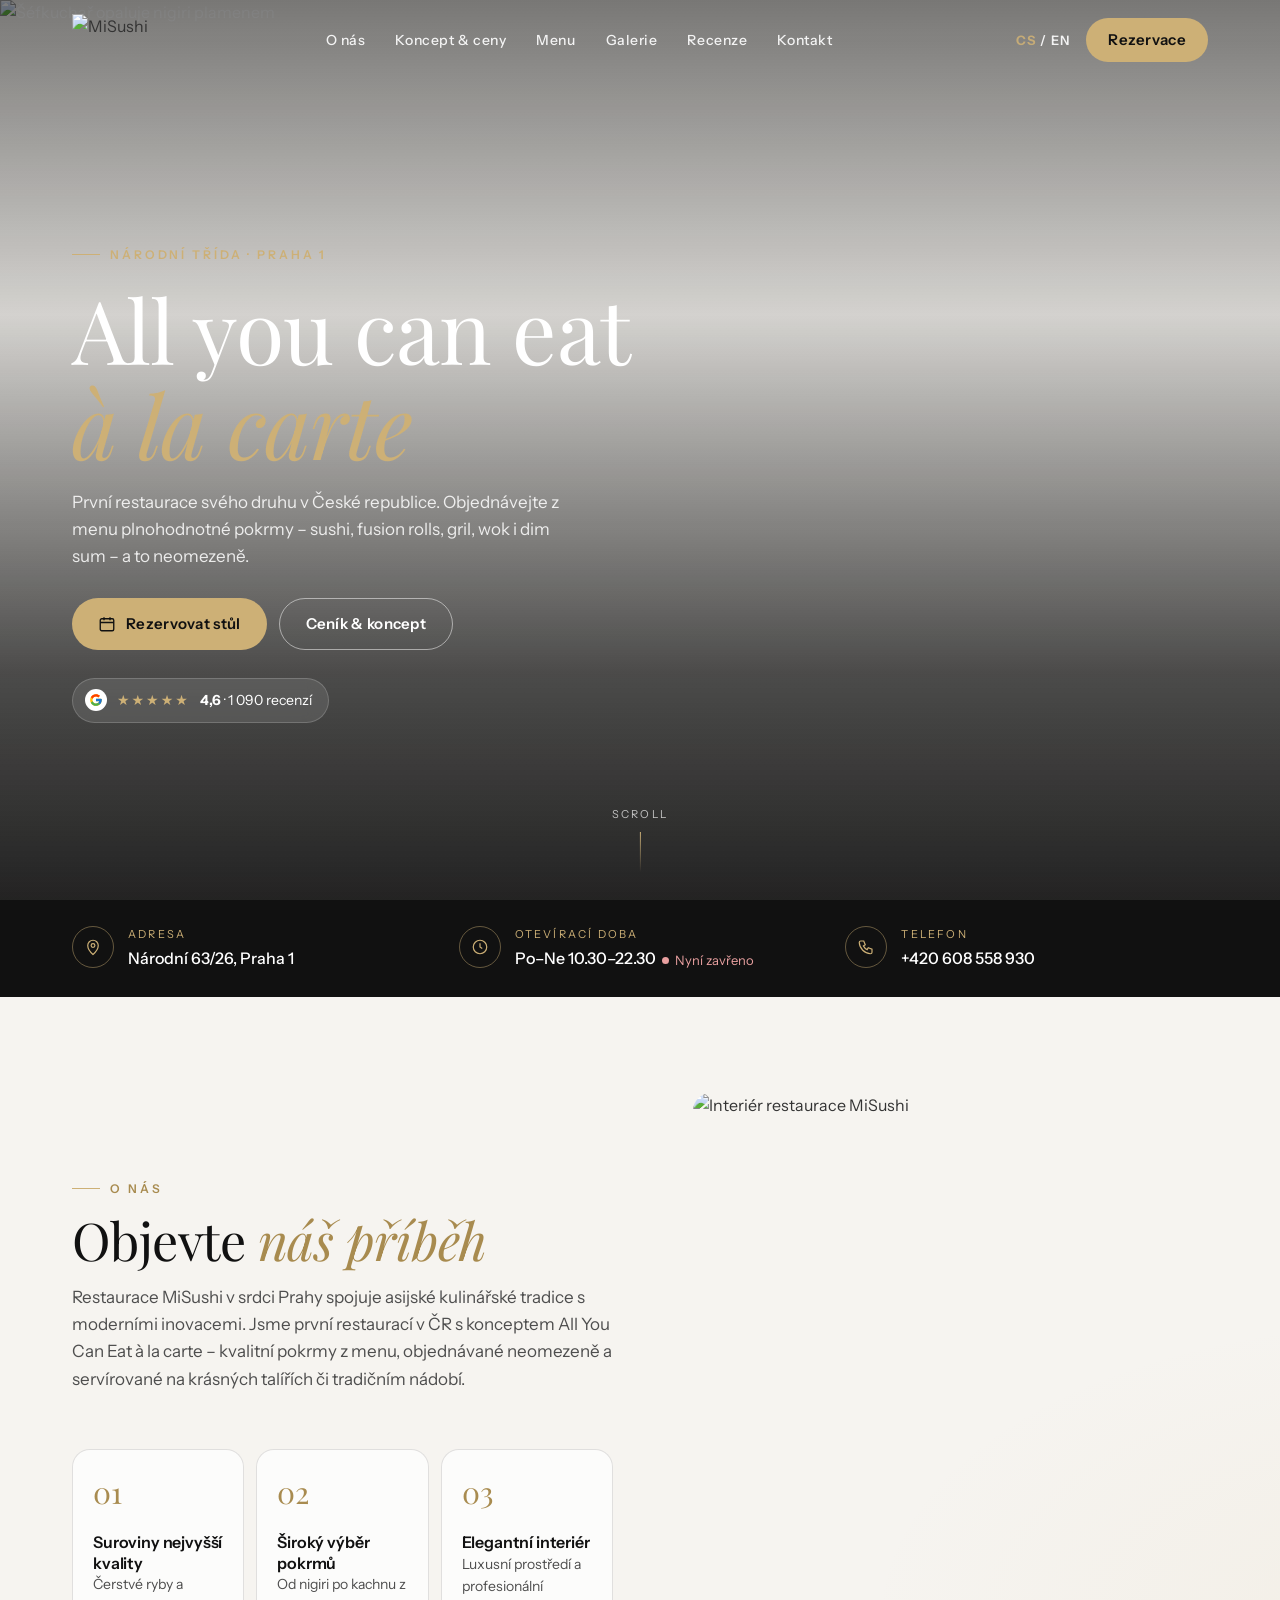
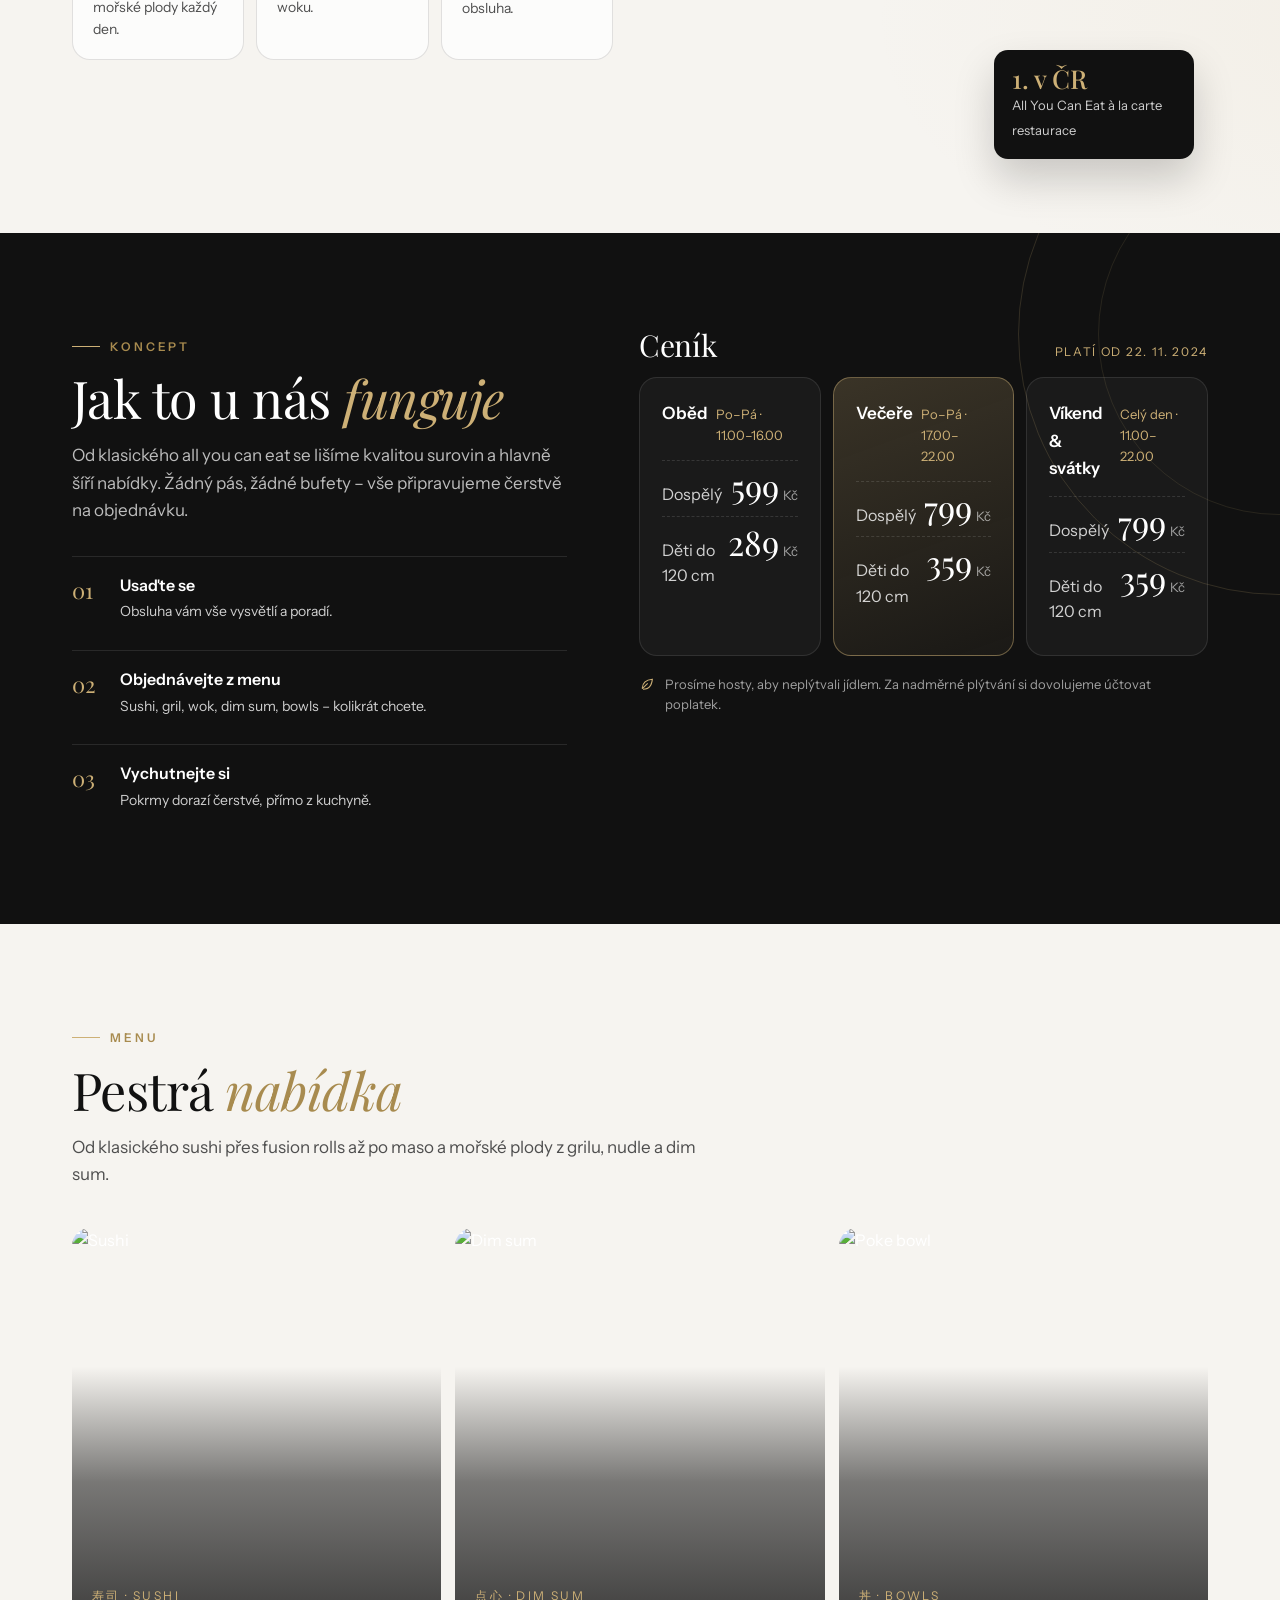
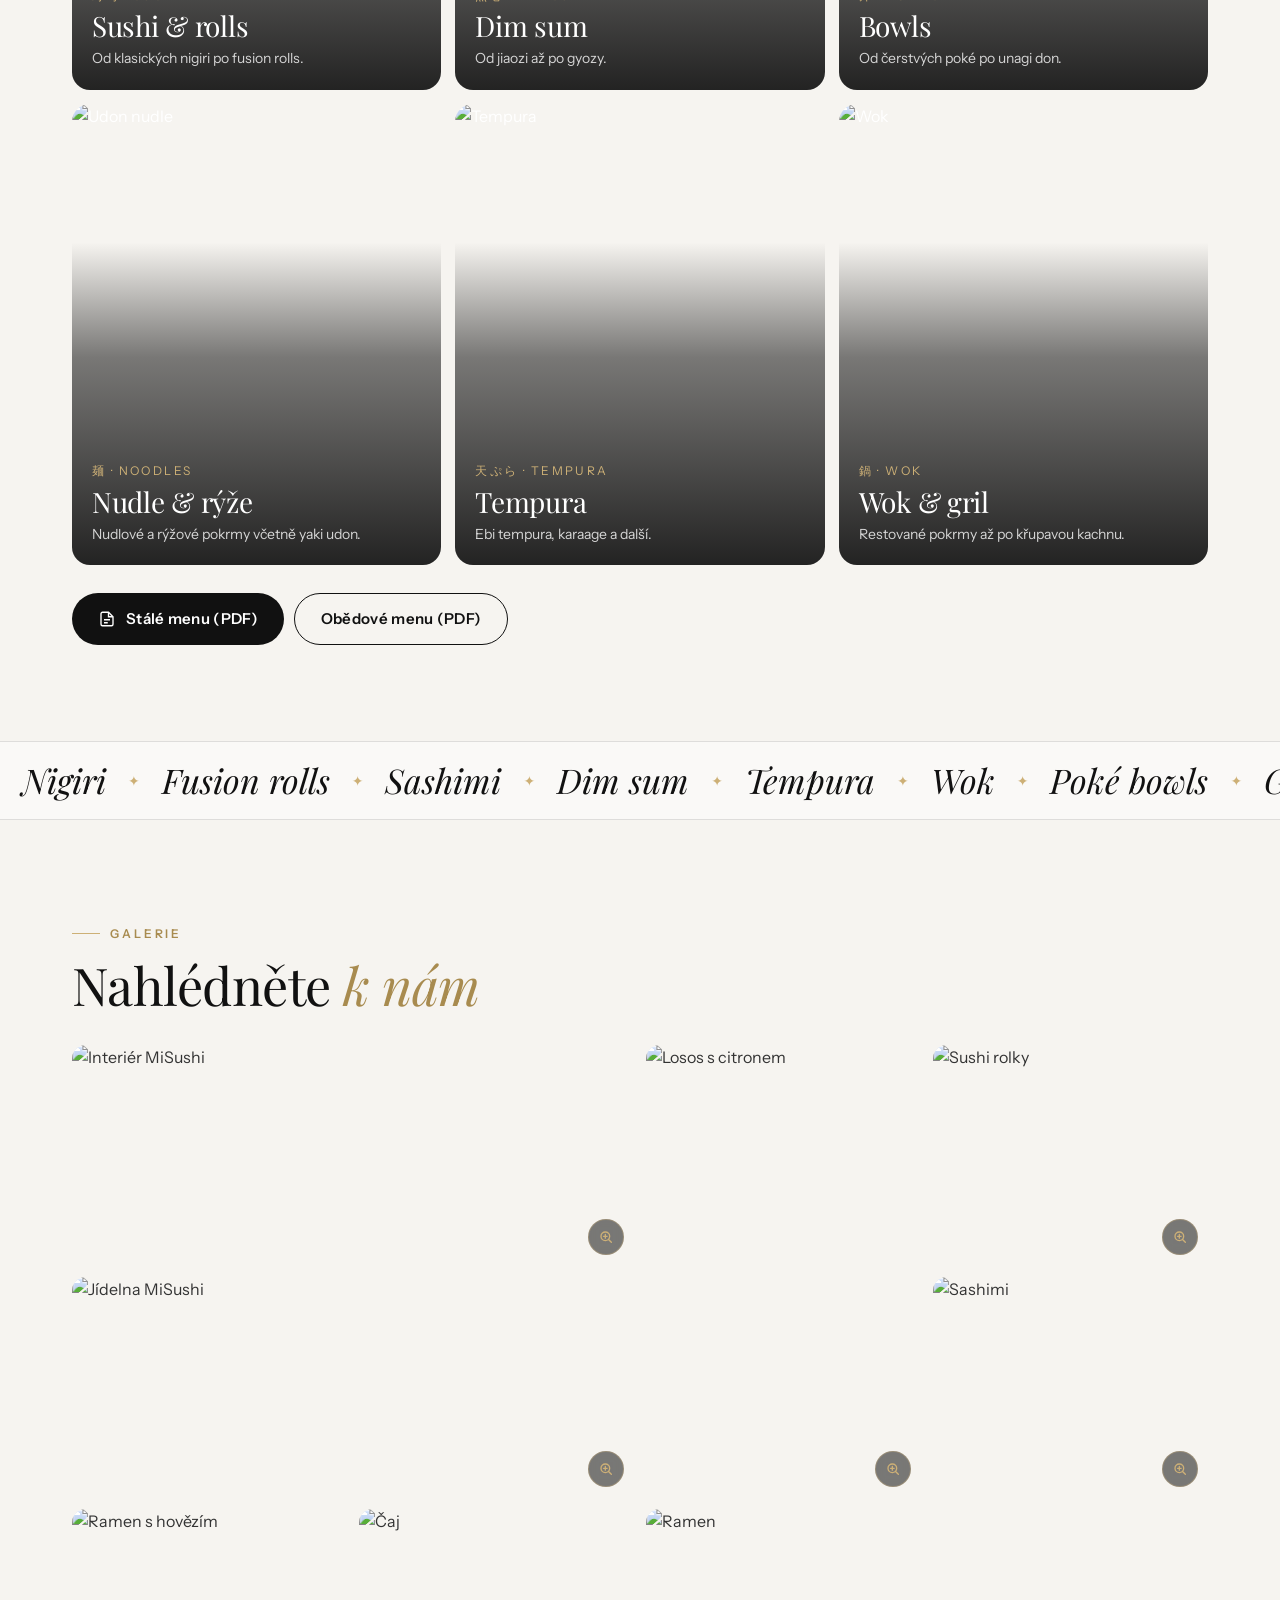
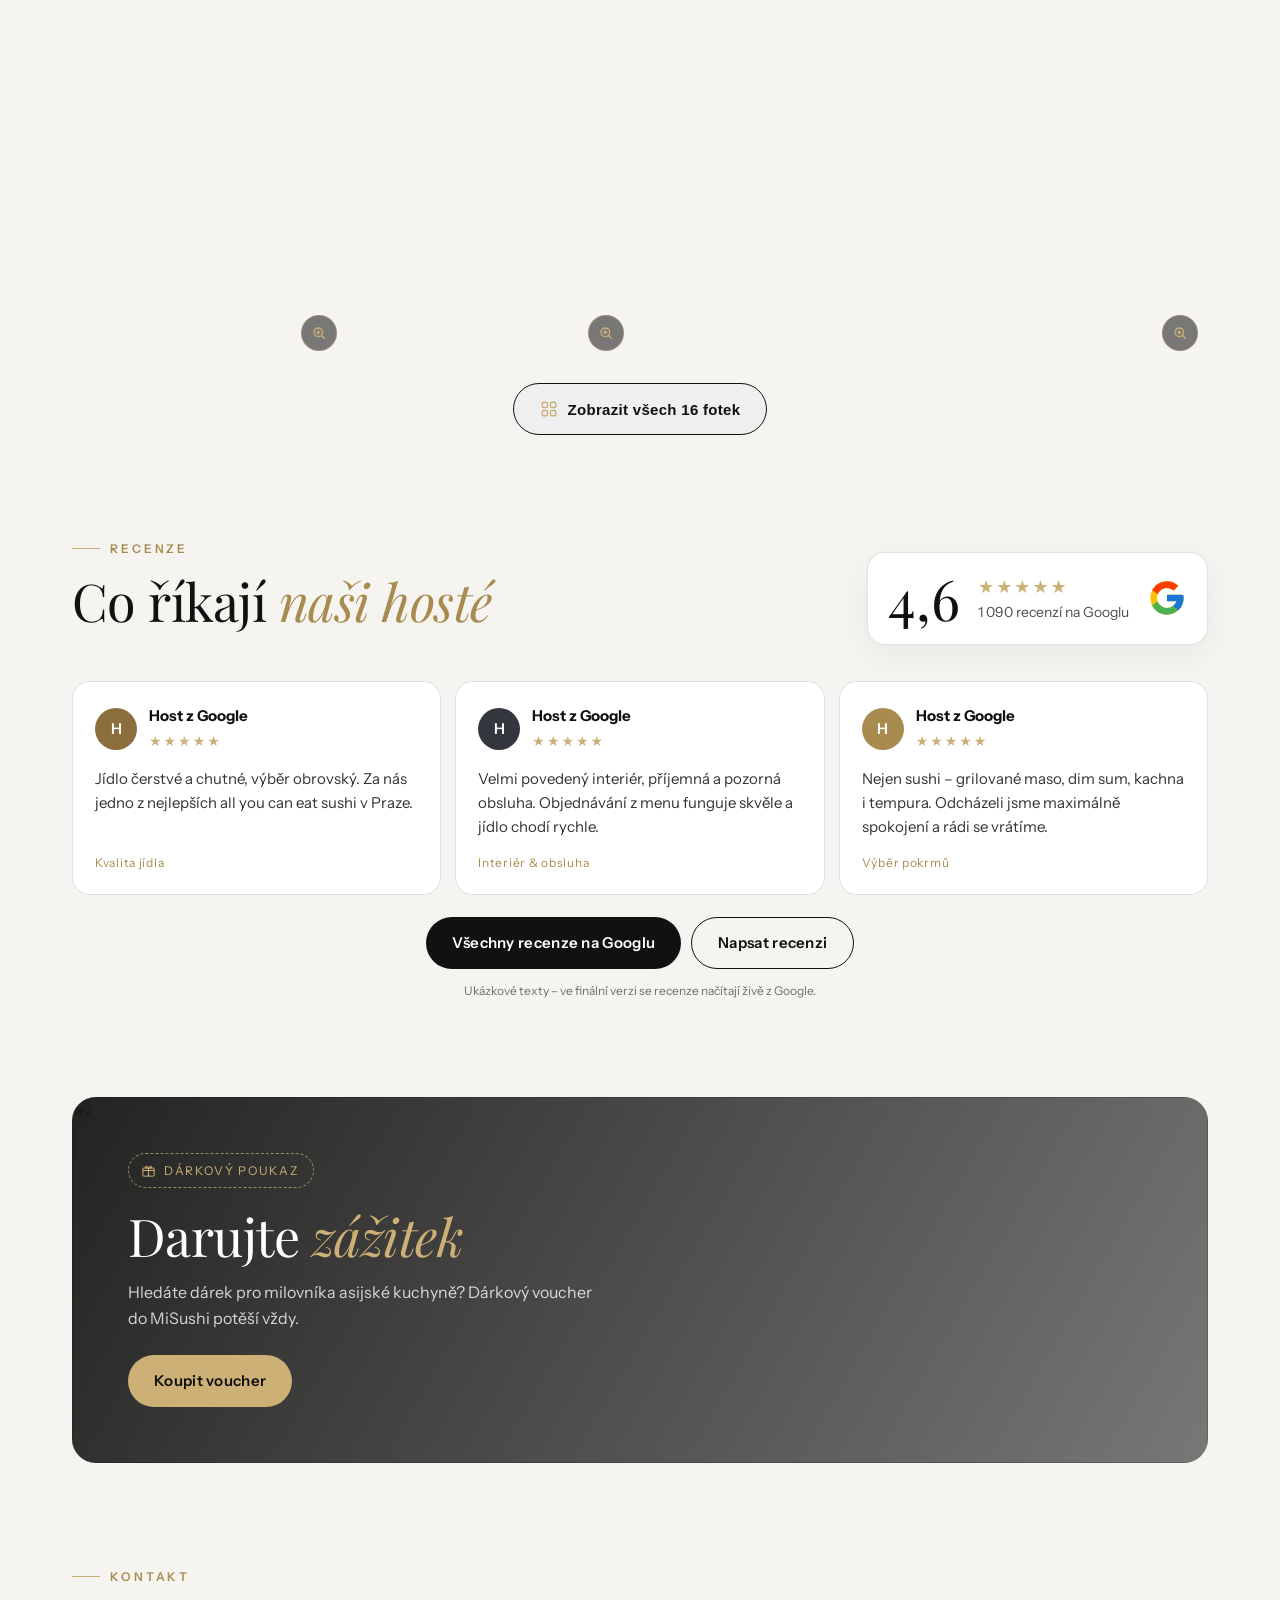
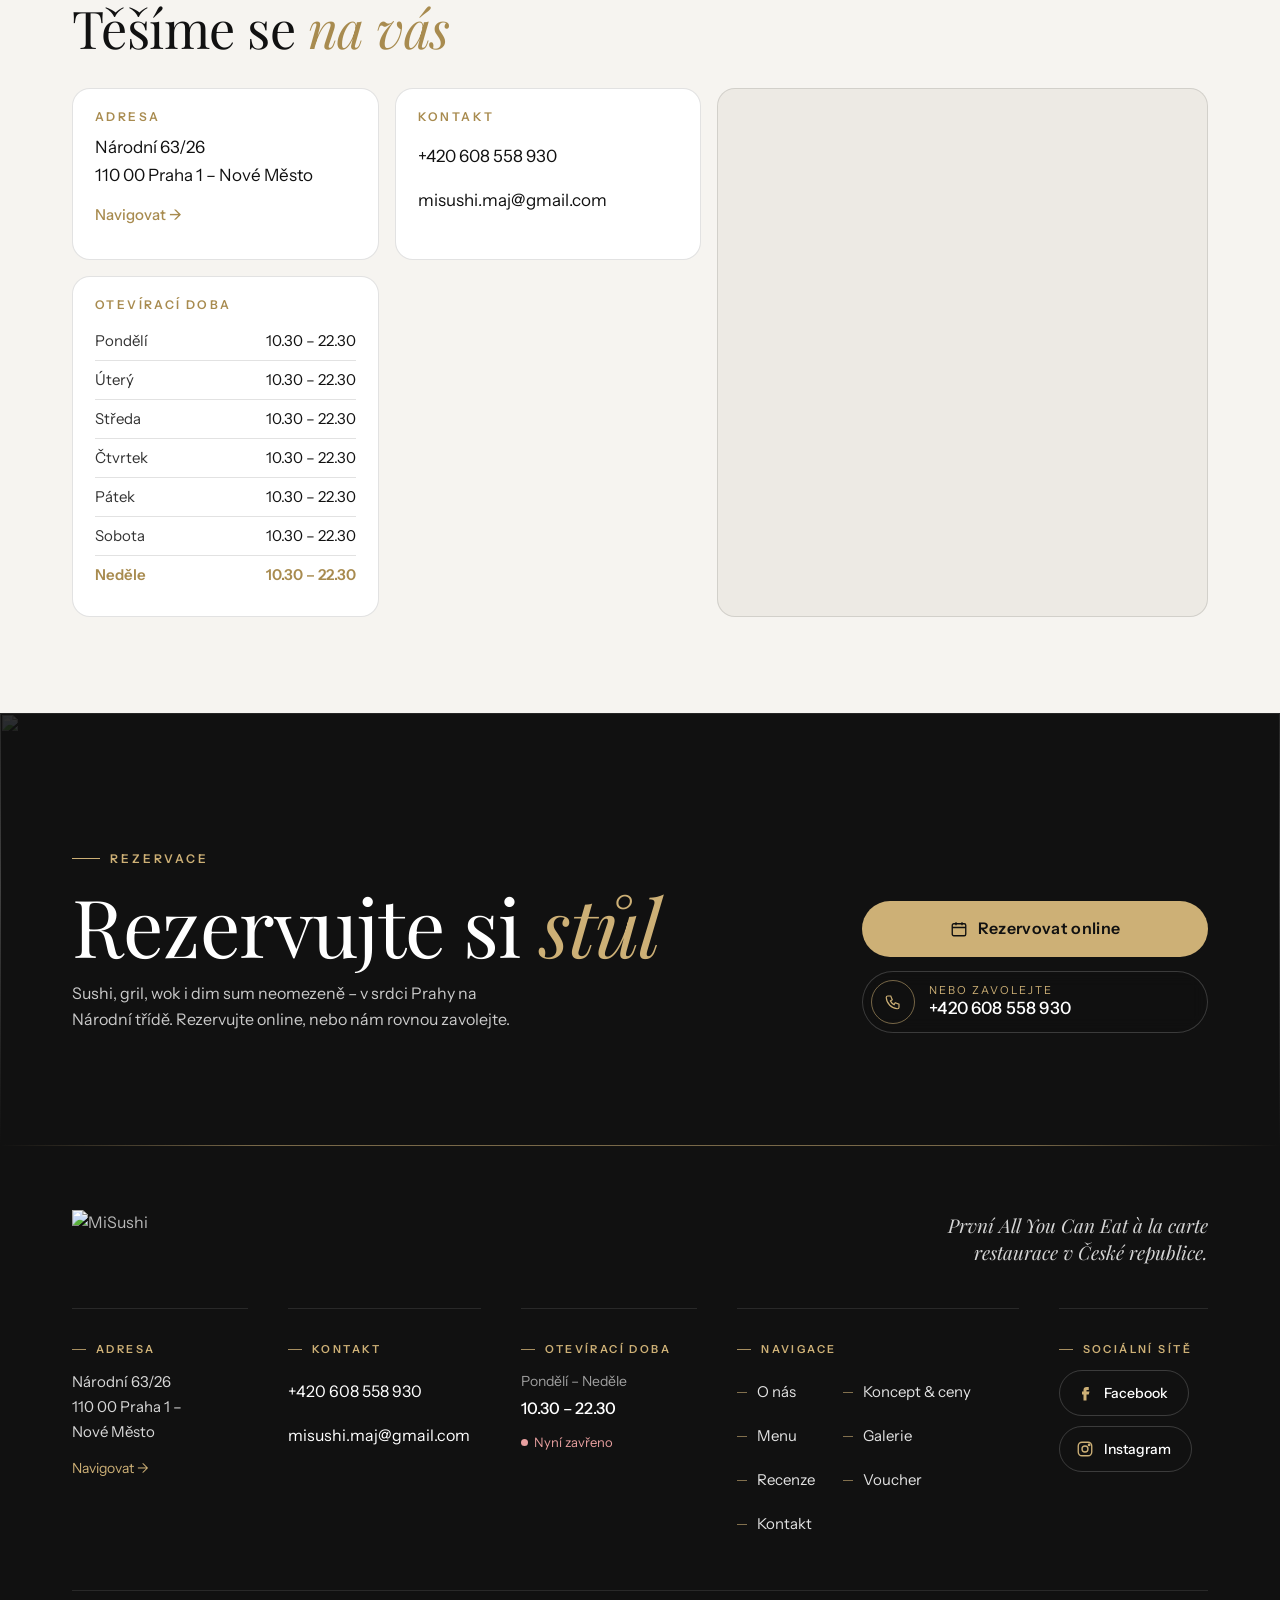
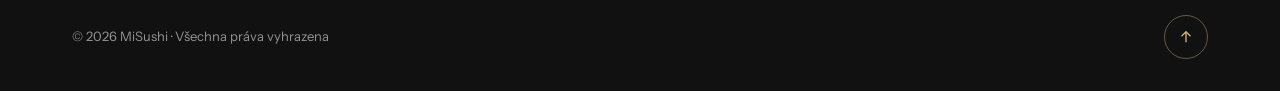
==== index.html @ 101f63dd "MiSushi – návrh nového webu Mobile-first redesign, lightbox galerie se zoomem, nová patička.  Co-Aut" ====
<!DOCTYPE html>
<html lang="cs">
<head>
<meta charset="UTF-8">
<meta name="viewport" content="width=device-width, initial-scale=1, viewport-fit=cover">
<title>MiSushi – All You Can Eat à la carte | Národní, Praha</title>
<meta name="description" content="MiSushi – první All You Can Eat à la carte restaurace v ČR. Sushi, fusion rolls, gril, wok, dim sum. Národní 63/26, Praha 1. Otevřeno denně 10.30–22.30.">
<meta name="theme-color" content="#111111">
<meta name="robots" content="noindex, nofollow">
<meta property="og:type" content="website">
<meta property="og:title" content="MiSushi – All You Can Eat à la carte">
<meta property="og:description" content="Sushi, fusion rolls, gril, wok i dim sum neomezeně. Národní 63/26, Praha 1.">
<meta property="og:image" content="https://misushi.cz/wp-content/uploads/2024/04/chef-lighting-torch-sear-piece-sushi-adding-smoky-flavor-omakase-dish.webp">
<link rel="icon" href="https://misushi.cz/wp-content/uploads/2024/04/cropped-logomark-gold@4x-192x192.webp">
<link rel="preconnect" href="https://fonts.googleapis.com">
<link rel="preconnect" href="https://fonts.gstatic.com" crossorigin>
<link href="https://fonts.googleapis.com/css2?family=Playfair+Display:ital,wght@0,400;0,500;1,400&family=Instrument+Sans:wght@400;500;600&display=swap" rel="stylesheet">
<style>
:root{
  --gold:#CDB076;
  --gold-deep:#A88B4F;
  --gold-soft:rgba(205,176,118,.14);
  --ink:#111111;
  --ink-2:#333333;
  --ink-3:#4E4E4E;
  --paper:#F6F4F0;
  --paper-2:#EDEAE4;
  --white:#FFFFFF;
  --line:rgba(17,17,17,.12);
  --serif:"Playfair Display", Georgia, serif;
  --sans:"Instrument Sans", system-ui, -apple-system, "Segoe UI", sans-serif;
  --radius-sm:14px;
  --radius:18px;
  --radius-lg:24px;
  --gutter:20px;
}
*{box-sizing:border-box;margin:0;padding:0}
html{scroll-behavior:smooth;-webkit-text-size-adjust:100%}
body{
  font-family:var(--sans);color:var(--ink-2);line-height:1.6;font-size:16px;
  background:
    radial-gradient(1200px 600px at 10% -10%, rgba(255,255,255,.9), transparent 60%),
    radial-gradient(900px 500px at 110% 20%, rgba(205,176,118,.08), transparent 60%),
    var(--paper);
  overflow-x:hidden;
}
img{display:block;max-width:100%}
a{color:inherit;text-decoration:none}
:focus-visible{outline:2px solid var(--gold);outline-offset:3px;border-radius:6px}
.btn:focus-visible,.burger:focus-visible,.to-top:focus-visible,.socials a:focus-visible,.f-phone:focus-visible{border-radius:999px}
.container{width:100%;max-width:1200px;margin:0 auto;padding:0 var(--gutter)}
.eyebrow{
  font-size:12px;letter-spacing:.24em;text-transform:uppercase;color:var(--gold-deep);
  font-weight:600;display:inline-flex;align-items:center;gap:10px;
}
.eyebrow::before{content:"";width:28px;height:1px;background:var(--gold)}
h1,h2,h3{font-family:var(--serif);font-weight:400;color:var(--ink);line-height:1.08;letter-spacing:-.01em}
h2{font-size:clamp(32px,8vw,52px);margin:14px 0 16px}
h2 em{font-style:italic;color:var(--gold-deep)}
.lead{font-size:17px;color:var(--ink-3);max-width:60ch}
section{padding:72px 0}

/* Buttons */
.btn{
  display:inline-flex;align-items:center;justify-content:center;gap:10px;
  height:52px;padding:0 26px;border-radius:999px;font-weight:600;font-size:15px;
  letter-spacing:.02em;transition:transform .2s, background .2s, color .2s, border-color .2s;
  -webkit-tap-highlight-color:transparent;white-space:nowrap
}
.btn:active{transform:scale(.97)}
.btn-gold{background:var(--gold);color:var(--ink)}
.btn-gold:hover{background:#d8bf8c}
.btn-ghost{border:1px solid rgba(255,255,255,.5);color:#fff}
.btn-ghost:hover{background:rgba(255,255,255,.1)}
.btn-dark{background:var(--ink);color:#fff}
.btn-dark:hover{background:#2a2a2a}
.btn-outline{border:1px solid var(--ink);color:var(--ink)}
.btn-outline:hover{background:var(--ink);color:#fff}
.btn svg{width:18px;height:18px}

/* Header */
.header{
  position:fixed;inset:0 0 auto 0;z-index:50;
  padding:14px 0;transition:background .3s, box-shadow .3s, padding .3s;
}
.header.scrolled{background:rgba(246,244,240,.88);backdrop-filter:blur(14px);-webkit-backdrop-filter:blur(14px);box-shadow:0 1px 0 var(--line);padding:10px 0}
.header .container{display:flex;align-items:center;justify-content:space-between;gap:16px}
.logo img{height:44px;width:auto;transition:height .3s}
.header.scrolled .logo img{height:38px}
.nav{display:none}
.header-actions{display:flex;align-items:center;gap:10px}
.lang{font-size:13px;font-weight:600;letter-spacing:.08em;color:#fff;opacity:.9;display:inline-block;line-height:44px;padding:0 6px}
.header.scrolled .lang{color:var(--ink)}
.lang b{color:var(--gold)}
.header.scrolled .lang b,.menu-open .lang b{color:var(--gold-deep)}
.burger{
  width:46px;height:46px;border-radius:50%;border:1px solid rgba(255,255,255,.4);
  background:rgba(17,17,17,.25);backdrop-filter:blur(8px);-webkit-backdrop-filter:blur(8px);
  display:grid;place-items:center;cursor:pointer;
}
.header.scrolled .burger{border-color:var(--line);background:#fff}
.burger span{display:block;width:18px;height:1.5px;background:#fff;position:relative;transition:.3s}
.burger span::before,.burger span::after{content:"";position:absolute;left:0;width:18px;height:1.5px;background:inherit;transition:.3s}
.burger span::before{top:-6px}.burger span::after{top:6px}
.header.scrolled .burger span{background:var(--ink)}
.menu-open .burger span{background:transparent!important}
.menu-open .burger span::before{top:0;transform:rotate(45deg);background:var(--ink)}
.menu-open .burger span::after{top:0;transform:rotate(-45deg);background:var(--ink)}
.menu-open .burger{background:#fff;border-color:var(--line)}

/* Mobile menu */
.mobile-menu{
  position:fixed;inset:0;z-index:40;background:var(--paper);
  display:flex;flex-direction:column;padding:110px var(--gutter) calc(110px + env(safe-area-inset-bottom));
  opacity:0;visibility:hidden;transition:opacity .35s, visibility .35s;
}
.menu-open .mobile-menu{opacity:1;visibility:visible}
.menu-open .header .logo img{filter:none}
.mobile-menu a.mm-link{
  font-family:var(--serif);font-size:36px;color:var(--ink);line-height:1.25;
  display:flex;align-items:baseline;gap:14px;
  transform:translateY(16px);opacity:0;transition:transform .5s, opacity .5s;
}
.mobile-menu a.mm-link small{font-family:var(--sans);font-size:12px;color:var(--gold-deep);letter-spacing:.1em}
.menu-open .mobile-menu a.mm-link{transform:none;opacity:1}
.menu-open .mobile-menu a.mm-link:nth-child(2){transition-delay:.05s}
.menu-open .mobile-menu a.mm-link:nth-child(3){transition-delay:.1s}
.menu-open .mobile-menu a.mm-link:nth-child(4){transition-delay:.15s}
.menu-open .mobile-menu a.mm-link:nth-child(5){transition-delay:.2s}
.menu-open .mobile-menu a.mm-link:nth-child(6){transition-delay:.25s}
.menu-open .mobile-menu a.mm-link:nth-child(7){transition-delay:.3s}
.mm-foot{margin-top:auto;border-top:1px solid var(--line);padding-top:14px;font-size:15px;display:grid;gap:0}
.mm-foot a{color:var(--ink);display:flex;align-items:center;min-height:44px}
.mm-foot span{color:var(--ink-3);padding-top:6px}
.menu-open{overflow:hidden}
.menu-open .header{background:transparent;box-shadow:none;backdrop-filter:none}
.menu-open .lang{color:var(--ink)}

/* Hero */
.hero{
  position:relative;min-height:100svh;display:flex;align-items:flex-end;
  padding:120px 0 40px;color:#fff;overflow:hidden;isolation:isolate;
}
.hero-bg{position:absolute;inset:0;z-index:-2}
.hero-bg img{width:100%;height:100%;object-fit:cover;transform:scale(1.08);animation:heroZoom 14s ease-out forwards}
@keyframes heroZoom{to{transform:scale(1)}}
.hero::after{
  content:"";position:absolute;inset:0;z-index:-1;
  background:linear-gradient(180deg, rgba(17,17,17,.55) 0%, rgba(17,17,17,.15) 35%, rgba(17,17,17,.75) 75%, rgba(17,17,17,.92) 100%);
}
.hero .eyebrow{color:var(--gold)}
.hero h1{color:#fff;font-size:clamp(42px,11.5vw,88px);margin:16px 0 18px;font-weight:400}
.hero h1 em{color:var(--gold);font-style:italic}
.hero p{font-size:17px;color:rgba(255,255,255,.85);max-width:46ch;margin-bottom:28px}
.hero-ctas{display:flex;flex-wrap:wrap;gap:12px}
.hero-ctas .btn{flex:1 1 auto}
.rating-chip{
  display:inline-flex;align-items:center;gap:10px;margin-top:28px;
  padding:10px 16px 10px 12px;border-radius:999px;background:rgba(255,255,255,.1);
  border:1px solid rgba(255,255,255,.18);backdrop-filter:blur(10px);-webkit-backdrop-filter:blur(10px);font-size:14px
}
.rating-chip .g{width:22px;height:22px;border-radius:50%;background:#fff;display:grid;place-items:center}
.rating-chip .g svg{width:14px;height:14px}
.stars{color:var(--gold);letter-spacing:2px;font-size:14px}
.scroll-cue{display:none}

/* Info strip */
.info-strip{background:var(--ink);color:#fff;padding:0}
.info-grid{display:grid;grid-template-columns:1fr;}
.info-item{display:flex;gap:14px;align-items:flex-start;padding:20px 0;border-bottom:1px solid rgba(255,255,255,.1)}
.info-item:last-child{border-bottom:0}
.info-item .ic{width:42px;height:42px;flex:none;border-radius:50%;border:1px solid rgba(205,176,118,.45);display:grid;place-items:center;color:var(--gold)}
.info-item .ic svg{width:18px;height:18px}
.info-item small{display:block;font-size:11px;letter-spacing:.2em;text-transform:uppercase;color:var(--gold);margin-bottom:2px}
.info-item strong{font-weight:500;font-size:16px}
.open-now{display:inline-flex;align-items:center;gap:6px;font-size:13px;color:#9fd8a4;margin-left:6px}
.open-now::before{content:"";width:7px;height:7px;border-radius:50%;background:currentColor}
.open-now.closed{color:#e9a0a0}

/* About */
.about-media{position:relative;margin-top:36px}
.about-media .main{border-radius:var(--radius);overflow:hidden;aspect-ratio:4/5}
.about-media .main img{width:100%;height:100%;object-fit:cover}
.about-media .badge{
  position:absolute;right:14px;bottom:-22px;background:var(--ink);color:#fff;border-radius:var(--radius-sm);
  padding:16px 18px;max-width:200px;box-shadow:0 20px 40px rgba(0,0,0,.18)
}
.about-media .badge b{font-family:var(--serif);font-size:26px;color:var(--gold);font-weight:500;display:block;line-height:1}
.about-media .badge span{font-size:13px;color:rgba(255,255,255,.8)}
.features{display:grid;gap:12px;margin-top:56px}
.feature{display:flex;gap:16px;align-items:center;padding:18px 20px;border-radius:var(--radius);background:rgba(255,255,255,.7);border:1px solid var(--line)}
.feature .num{font-family:var(--serif);font-size:30px;color:var(--gold-deep);width:40px;flex:none}
.feature h3{font-family:var(--sans);font-size:16px;font-weight:600;color:var(--ink);line-height:1.3}
.feature p{font-size:14px;color:var(--ink-3)}

/* Concept & pricing */
.concept{background:var(--ink);color:rgba(255,255,255,.8);position:relative;overflow:hidden}
.concept::before{
  content:"";position:absolute;width:520px;height:520px;border-radius:50%;
  right:-260px;top:-160px;border:1px solid rgba(205,176,118,.18);
}
.concept::after{
  content:"";position:absolute;width:360px;height:360px;border-radius:50%;
  right:-180px;top:-80px;border:1px solid rgba(205,176,118,.12);
}
.concept h2{color:#fff}
.concept h2 em{color:var(--gold)}
.concept .lead{color:rgba(255,255,255,.72)}
.steps{display:grid;gap:10px;margin:32px 0 44px;counter-reset:s}
.step{display:flex;gap:14px;align-items:flex-start;padding:16px 0;border-top:1px solid rgba(255,255,255,.1)}
.step::before{counter-increment:s;content:"0" counter(s);font-family:var(--serif);font-size:22px;color:var(--gold);min-width:34px}
.step b{color:#fff;font-weight:600;display:block}
.step span{font-size:14px}
.pricing-head{display:flex;justify-content:space-between;align-items:end;gap:16px;margin-bottom:16px}
.pricing-head h3{color:#fff;font-size:30px}
.pricing-head small{font-size:12px;color:var(--gold);letter-spacing:.14em;text-transform:uppercase}
.prices{display:grid;gap:12px}
.price-card{
  border-radius:var(--radius);padding:22px;background:rgba(255,255,255,.04);border:1px solid rgba(255,255,255,.1);
}
.price-card.featured{background:linear-gradient(160deg, rgba(205,176,118,.22), rgba(205,176,118,.05));border-color:rgba(205,176,118,.45)}
.price-card .when{display:flex;justify-content:space-between;align-items:baseline;gap:8px;margin-bottom:14px}
.price-card .when b{color:#fff;font-size:17px;font-weight:600}
.price-card .when span{font-size:13px;color:var(--gold)}
.price-row{display:flex;justify-content:space-between;align-items:baseline;padding:8px 0;border-top:1px dashed rgba(255,255,255,.12)}
.price-row .amt{font-family:var(--serif);font-size:34px;color:#fff;line-height:1}
.price-row .amt small{font-family:var(--sans);font-size:13px;color:rgba(255,255,255,.6);margin-left:4px}
.price-note{font-size:13px;color:rgba(255,255,255,.6);margin-top:18px;display:flex;gap:10px;align-items:flex-start;line-height:1.55}
.price-note svg{width:16px;height:16px;flex:none;color:var(--gold);margin-top:2px}

/* Menu */
.menu-cats{
  display:flex;gap:14px;overflow-x:auto;scroll-snap-type:x mandatory;
  margin:32px calc(var(--gutter) * -1) 0;padding:4px var(--gutter) 10px;scrollbar-width:none
}
.menu-cats::-webkit-scrollbar{display:none}
.cat{
  flex:0 0 74%;scroll-snap-align:start;position:relative;border-radius:var(--radius);overflow:hidden;
  aspect-ratio:3/4;color:#fff;isolation:isolate
}
.cat img{position:absolute;inset:0;width:100%;height:100%;object-fit:cover;z-index:-2;transition:transform .6s}
.cat:hover img{transform:scale(1.05)}
.cat::after{content:"";position:absolute;inset:0;z-index:-1;background:linear-gradient(180deg,transparent 30%,rgba(17,17,17,.55) 55%,rgba(17,17,17,.92))}
.cat .cat-body{position:absolute;left:0;right:0;bottom:0;padding:20px}
.cat .jp{font-size:12px;letter-spacing:.2em;color:var(--gold);text-transform:uppercase}
.cat h3{color:#fff;font-size:28px;margin:4px 0 6px}
.cat p{font-size:14px;color:rgba(255,255,255,.8)}
.menu-ctas{display:grid;gap:10px;margin-top:28px}
.swipe-hint{font-size:13px;color:var(--ink-3);margin-top:8px;display:flex;align-items:center;gap:8px}

/* Gallery */
.gallery{padding-bottom:0}
.gal{
  display:grid;grid-template-columns:repeat(2,1fr);gap:8px;margin-top:32px;
  grid-auto-rows:150px;grid-auto-flow:dense
}
.gal a{border-radius:var(--radius-sm);overflow:hidden;position:relative;display:block}
.gal img{width:100%;height:100%;object-fit:cover;transition:transform .6s}
.gal a:hover img{transform:scale(1.05)}
.gal .tall{grid-row:span 2}
.gal .wide{grid-column:span 2}

/* Reviews */
.reviews-top{display:flex;flex-direction:column;gap:22px}
.score{
  display:flex;align-items:center;gap:18px;padding:20px;border-radius:var(--radius);
  background:#fff;border:1px solid var(--line);box-shadow:0 10px 30px rgba(17,17,17,.05)
}
.score .big{font-family:var(--serif);font-size:56px;line-height:.9;color:var(--ink)}
.score .stars{font-size:18px}
.score small{display:block;color:var(--ink-3);font-size:14px}
.score .gmark{margin-left:auto;width:40px;height:40px}
.rev-track{
  display:flex;gap:14px;overflow-x:auto;scroll-snap-type:x mandatory;
  margin:24px calc(var(--gutter) * -1) 0;padding:4px var(--gutter) 14px;scrollbar-width:none
}
.rev-track::-webkit-scrollbar{display:none}
.rev{
  flex:0 0 86%;scroll-snap-align:start;background:#fff;border:1px solid var(--line);border-radius:var(--radius);
  padding:22px;display:flex;flex-direction:column;gap:14px
}
.rev .who{display:flex;align-items:center;gap:12px}
.rev .av{width:42px;height:42px;border-radius:50%;display:grid;place-items:center;font-weight:600;color:#fff;font-size:15px}
.rev .who b{display:block;color:var(--ink);font-size:15px}
.rev .who small{color:var(--ink-3);font-size:12px}
.rev .who svg{margin-left:auto;width:20px;height:20px}
.rev p{font-size:15px;color:var(--ink-2)}
.rev .tag{margin-top:auto;font-size:12px;color:var(--gold-deep);letter-spacing:.06em}
.dots{display:flex;gap:6px;justify-content:center;margin-top:4px}
.dots i{width:6px;height:6px;border-radius:99px;background:var(--line);transition:.3s}
.dots i.on{width:20px;background:var(--gold)}
.rev-ctas{display:grid;gap:10px;margin-top:22px}
.demo-note{font-size:12px;color:var(--ink-3);text-align:center;margin-top:12px;opacity:.8}

/* Voucher */
.voucher-card{
  position:relative;border-radius:var(--radius-lg);overflow:hidden;color:#fff;padding:40px 24px;isolation:isolate;
}
.voucher-card img{position:absolute;inset:0;width:100%;height:100%;object-fit:cover;z-index:-2}
.voucher-card::after{content:"";position:absolute;inset:0;z-index:-1;background:linear-gradient(120deg,rgba(17,17,17,.92),rgba(17,17,17,.55))}
.voucher-card h2{color:#fff}
.voucher-card h2 em{color:var(--gold)}
.voucher-card p{color:rgba(255,255,255,.8);margin-bottom:24px;max-width:44ch}
.voucher-card .ticket{
  display:inline-flex;align-items:center;gap:8px;border:1px dashed rgba(205,176,118,.7);color:var(--gold);
  padding:7px 14px 7px 12px;border-radius:999px;font-size:12px;letter-spacing:.14em;text-transform:uppercase;margin-bottom:6px
}
.voucher-card .ticket svg{width:15px;height:15px}

/* Contact */
.contact-grid{display:grid;gap:16px;margin-top:32px}
.c-card{background:#fff;border:1px solid var(--line);border-radius:var(--radius);padding:22px}
.c-card h3{font-family:var(--sans);font-size:12px;letter-spacing:.2em;text-transform:uppercase;color:var(--gold-deep);font-weight:600;margin-bottom:10px}
.c-card p,.c-card a{font-size:17px;color:var(--ink)}
.c-card a{display:flex;align-items:center;min-height:44px;overflow-wrap:anywhere}
.c-card a.link-gold{color:var(--gold-deep);font-size:15px;font-weight:500;min-height:44px;margin-top:4px}
.c-card a.link-gold:hover{color:var(--ink)}
.hours{width:100%;border-collapse:collapse;font-size:15px}
.hours td{padding:7px 0;border-top:1px solid var(--line)}
.hours td:last-child{text-align:right;color:var(--ink)}
.hours tr:first-child td{border-top:0}
.hours tr.today td{color:var(--gold-deep);font-weight:600}
.map{border-radius:var(--radius);overflow:hidden;aspect-ratio:4/3;border:1px solid var(--line);background:var(--paper-2)}
.map iframe{width:100%;height:100%;border:0;filter:grayscale(.6) contrast(1.05)}

/* Footer */
.footer{
  background:var(--ink);color:rgba(255,255,255,.7);position:relative;
  /* místo pro fixní .mbar na mobilu – tmavé pozadí až dolů */
  padding-bottom:calc(76px + env(safe-area-inset-bottom));
}
.f-cta{position:relative;isolation:isolate;overflow:hidden;padding:76px 0 64px}
.f-cta-bg{position:absolute;inset:0;width:100%;height:100%;object-fit:cover;z-index:-2}
.f-cta::after{
  content:"";position:absolute;inset:0;z-index:-1;
  background:
    linear-gradient(180deg, rgba(17,17,17,.88) 0%, rgba(17,17,17,.72) 40%, rgba(17,17,17,.95) 88%, #111 100%);
}
.f-cta .eyebrow{color:var(--gold)}
.f-cta h2{color:#fff;font-size:clamp(42px,11.5vw,80px);margin:16px 0 16px;line-height:1.02}
.f-cta h2 em{color:var(--gold)}
.f-cta p{color:rgba(255,255,255,.78);max-width:40ch;font-size:16px}
.f-cta-actions{display:grid;gap:12px;margin-top:30px}
.f-cta-actions .btn{width:100%;height:56px;font-size:16px}
.f-phone{
  display:flex;align-items:center;gap:14px;min-height:60px;padding:8px 20px 8px 8px;
  border-radius:999px;border:1px solid rgba(255,255,255,.18);background:rgba(17,17,17,.35);
  backdrop-filter:blur(8px);-webkit-backdrop-filter:blur(8px);color:#fff;transition:border-color .2s, background .2s
}
.f-phone:hover{border-color:rgba(205,176,118,.6);background:rgba(17,17,17,.55)}
.f-phone .ic{width:44px;height:44px;flex:none;border-radius:50%;border:1px solid rgba(205,176,118,.55);display:grid;place-items:center;color:var(--gold)}
.f-phone .ic svg{width:18px;height:18px}
.f-phone small{display:block;font-size:11px;letter-spacing:.18em;text-transform:uppercase;color:var(--gold);line-height:1.3}
.f-phone strong{display:block;font-weight:500;font-size:17px;letter-spacing:.01em;line-height:1.35}
.f-rule{height:1px;border:0;background:linear-gradient(90deg, transparent, rgba(205,176,118,.55) 20%, rgba(205,176,118,.55) 80%, transparent)}

.f-main{padding-top:44px}
.f-brand{display:flex;flex-direction:column;align-items:flex-start;gap:14px;padding-bottom:32px}
.f-brand img{height:58px;width:auto}
.f-brand p{font-family:var(--serif);font-style:italic;font-size:19px;line-height:1.4;color:rgba(255,255,255,.82);max-width:28ch}
.f-grid{display:grid;grid-template-columns:1fr 1fr;column-gap:20px}
.f-col{padding:26px 0 24px;border-top:1px solid rgba(255,255,255,.1);min-width:0}
.f-contact,.f-nav,.f-social{grid-column:1 / -1}
.f-contact{order:1}.f-nav{order:2}.f-social{order:3}
.footer h4{
  display:flex;align-items:center;gap:10px;margin-bottom:12px;
  font-size:11px;letter-spacing:.22em;text-transform:uppercase;color:var(--gold);font-weight:600
}
.footer h4::before{content:"";width:14px;height:1px;background:var(--gold);opacity:.8}
.f-col p{color:rgba(255,255,255,.84);font-size:15px;line-height:1.65}
.f-link{display:flex;align-items:center;min-height:44px;color:#fff;font-size:16px;transition:color .2s;overflow-wrap:anywhere}
.f-link:hover{color:var(--gold)}
.f-link.sm{font-size:14px;color:var(--gold);min-height:44px;margin-top:2px;gap:6px}
.f-link.sm:hover{color:#e3cc9c}
.f-hours{display:grid;gap:2px}
.f-hours span{font-size:14px;color:rgba(255,255,255,.6)}
.f-hours strong{font-weight:500;color:#fff;font-size:16px}
.f-col .open-now{margin:10px 0 0}
.f-nav ul{list-style:none;display:grid;grid-template-columns:1fr 1fr;column-gap:20px}
.f-nav a{display:flex;align-items:center;gap:10px;min-height:44px;color:rgba(255,255,255,.88);font-size:15px;transition:color .2s}
.f-nav a::before{content:"";width:10px;height:1px;background:rgba(205,176,118,.6);transition:width .25s, background .25s}
.f-nav a:hover{color:var(--gold)}
.f-nav a:hover::before{width:18px;background:var(--gold)}
.socials{display:flex;gap:10px;flex-wrap:wrap}
.socials a{
  display:inline-flex;align-items:center;gap:10px;height:46px;padding:0 20px 0 16px;border-radius:999px;
  border:1px solid rgba(255,255,255,.18);color:#fff;font-size:14px;font-weight:500;transition:border-color .2s, color .2s
}
.socials a:hover{border-color:var(--gold);color:var(--gold)}
.socials svg{width:18px;height:18px;color:var(--gold);flex:none}
.f-bottom{
  display:flex;align-items:center;justify-content:space-between;gap:16px;
  border-top:1px solid rgba(255,255,255,.1);padding:20px 0 24px;font-size:13px;color:rgba(255,255,255,.55)
}
.f-bottom p{line-height:1.5}
.f-bottom p span{display:block}
.to-top{
  width:44px;height:44px;flex:none;border-radius:50%;border:1px solid rgba(205,176,118,.45);
  display:grid;place-items:center;color:var(--gold);transition:background .2s, color .2s
}
.to-top:hover{background:var(--gold);color:var(--ink)}
.to-top svg{width:18px;height:18px}

/* Mobile sticky bar */
.mbar{
  position:fixed;left:0;right:0;bottom:0;z-index:45;
  padding:10px 12px calc(10px + env(safe-area-inset-bottom));
  background:rgba(17,17,17,.94);backdrop-filter:blur(14px);-webkit-backdrop-filter:blur(14px);
  display:grid;grid-template-columns:1fr 1fr 1.6fr;gap:8px;
  transform:translateY(110%);transition:transform .35s ease;
}
.mbar.show{transform:none}
.mbar a{
  height:50px;border-radius:var(--radius-sm);display:flex;flex-direction:column;align-items:center;justify-content:center;gap:2px;
  font-size:11px;color:#fff;background:rgba(255,255,255,.07);letter-spacing:.04em
}
.mbar a svg{width:18px;height:18px;color:var(--gold)}
.mbar a.res{background:var(--gold);color:var(--ink);font-size:15px;font-weight:600;flex-direction:row;gap:8px}
.mbar a.res svg{color:var(--ink)}


/* Marquee */
.marquee{overflow:hidden;border-block:1px solid var(--line);padding:18px 0;background:rgba(255,255,255,.45)}
.marquee-track{display:flex;width:max-content;animation:marq 38s linear infinite}
.marquee-track span{font-family:var(--serif);font-style:italic;font-size:clamp(24px,6vw,34px);color:var(--ink);padding:0 22px;white-space:nowrap;line-height:1.2}
.marquee-track i{font-style:normal;color:var(--gold);align-self:center;font-size:14px}
@keyframes marq{to{transform:translateX(-50%)}}

/* Gallery – zoom affordance */
.gal a{cursor:zoom-in;-webkit-tap-highlight-color:transparent}
.gal a::before{content:"";position:absolute;inset:0;z-index:1;background:linear-gradient(180deg,transparent 55%,rgba(17,17,17,.35));opacity:0;transition:opacity .3s}
.gal a::after{
  content:"";position:absolute;right:10px;bottom:10px;z-index:2;width:34px;height:34px;border-radius:50%;
  background:rgba(17,17,17,.55) url("data:image/svg+xml,%3Csvg xmlns='http://www.w3.org/2000/svg' viewBox='0 0 24 24' fill='none' stroke='%23CDB076' stroke-width='2' stroke-linecap='round'%3E%3Ccircle cx='11' cy='11' r='6.5'/%3E%3Cpath d='M20 20l-4.2-4.2M11 8.3v5.4M8.3 11h5.4'/%3E%3C/svg%3E") center/16px no-repeat;
  -webkit-backdrop-filter:blur(6px);backdrop-filter:blur(6px);border:1px solid rgba(205,176,118,.35);transition:transform .3s
}
.gal a:hover::before{opacity:1}
.gal a:hover::after{transform:scale(1.1)}
.gal-more{display:flex;justify-content:center;margin-top:22px}
.gal-more .btn svg{color:var(--gold)}
.cat,.about-media .main{cursor:zoom-in}

/* Lightbox */
html.lb-lock,html.lb-lock body{overflow:hidden}
.lb{
  position:fixed;inset:0;z-index:100;display:block;
  background:rgba(10,10,10,calc(.97 * var(--fade,1)));
  opacity:0;visibility:hidden;transition:opacity .3s ease, visibility .3s;
}
.lb[hidden]{display:none}
.lb.open{opacity:1;visibility:visible}
.lb-stage{position:absolute;inset:0;overflow:hidden;touch-action:none;user-select:none;-webkit-user-select:none}
.lb-img{
  position:absolute;top:72px;bottom:104px;left:0;right:0;margin:auto;
  max-width:100%;max-height:calc(100% - 176px);
  -webkit-user-drag:none;cursor:zoom-in;will-change:transform;opacity:0;transition:opacity .25s
}
.lb.zoomed .lb-img{cursor:grab}
.lb-top{position:absolute;top:0;left:0;right:0;z-index:3;display:flex;justify-content:space-between;align-items:center;padding:calc(12px + env(safe-area-inset-top)) 16px 12px 20px;pointer-events:none}
.lb-top > *{pointer-events:auto}
.lb-count{font-size:13px;letter-spacing:.22em;color:rgba(255,255,255,.6)}
.lb-count b{color:var(--gold);font-weight:600}
.lb-btn{
  width:48px;height:48px;border-radius:50%;border:1px solid rgba(255,255,255,.18);background:rgba(17,17,17,.55);
  color:#fff;display:grid;place-items:center;cursor:pointer;-webkit-backdrop-filter:blur(8px);backdrop-filter:blur(8px);
  transition:border-color .2s,color .2s,opacity .25s;-webkit-tap-highlight-color:transparent
}
.lb-btn:hover{border-color:var(--gold);color:var(--gold)}
.lb-btn svg{width:20px;height:20px}
.lb-btn:focus-visible{border-radius:50%}
.lb-prev,.lb-next{position:absolute;z-index:3;bottom:calc(18px + env(safe-area-inset-bottom))}
.lb-prev{left:16px}.lb-next{right:16px}
.lb-cap{
  position:absolute;left:72px;right:72px;bottom:calc(18px + env(safe-area-inset-bottom));z-index:3;min-height:48px;
  display:flex;flex-direction:column;justify-content:center;align-items:center;text-align:center;pointer-events:none;transition:opacity .25s
}
.lb-cap span{font-family:var(--serif);font-style:italic;font-size:18px;color:rgba(255,255,255,.9);line-height:1.25}
.lb-cap small{font-size:11px;letter-spacing:.08em;color:rgba(255,255,255,.45);margin-top:4px}
.lb.zoomed .lb-cap,.lb.zoomed .lb-prev,.lb.zoomed .lb-next{opacity:0;pointer-events:none}
.lb.single .lb-prev,.lb.single .lb-next,.lb.single .lb-count{visibility:hidden}
@media (min-width:700px){
  .lb-img{left:96px;right:96px;max-width:calc(100% - 192px);top:80px;bottom:96px;max-height:calc(100% - 176px)}
  .lb-prev,.lb-next{top:50%;bottom:auto;transform:translateY(-50%);width:56px;height:56px}
  .lb-prev{left:24px}.lb-next{right:24px}
  .lb-cap{bottom:28px}
  .lb-top{padding:20px 24px 12px 32px}
}

/* Reveal */
.reveal{opacity:0;transform:translateY(24px);transition:opacity .8s ease, transform .8s ease}
.reveal.in{opacity:1;transform:none}
@media (prefers-reduced-motion:reduce){
  .reveal{opacity:1;transform:none;transition:none}
  .hero-bg img{animation:none;transform:none}
  html{scroll-behavior:auto}
  .marquee-track{animation:none}
  .lb-img{transition:none!important}
}

/* ---------- Tablet ---------- */
@media (min-width:700px){
  :root{--gutter:32px}
  section{padding:96px 0}
  .info-grid{grid-template-columns:repeat(3,1fr);gap:24px}
  .info-item{border-bottom:0;padding:26px 0}
  .features{grid-template-columns:repeat(3,1fr)}
  .feature{flex-direction:column;align-items:flex-start}
  .prices{grid-template-columns:repeat(3,1fr)}
  .cat{flex-basis:42%}
  .menu-ctas{grid-template-columns:auto auto;justify-content:start}
  .gal{grid-template-columns:repeat(4,1fr);grid-auto-rows:190px}
  .gal .big{grid-row:span 2}
  .rev{flex-basis:46%}
  .rev-ctas{grid-template-columns:auto auto;justify-content:center}
  .contact-grid{grid-template-columns:1fr 1fr}
  .contact-grid .map{grid-column:span 2;aspect-ratio:21/9}
  .f-cta{padding:104px 0 88px}
  .f-cta-actions{grid-template-columns:auto auto;justify-content:start;align-items:center;gap:16px}
  .f-cta-actions .btn{width:auto;padding:0 34px}
  .f-main{padding-top:56px}
  .f-brand{flex-direction:row;align-items:center;justify-content:space-between;gap:32px;padding-bottom:40px}
  .f-brand p{text-align:right}
  .f-grid{grid-template-columns:repeat(3,1fr);column-gap:32px}
  .f-contact,.f-social{grid-column:auto}
  .f-contact,.f-nav,.f-social{order:0}
  .f-nav{grid-column:span 2}
  .f-nav ul{grid-template-columns:repeat(3,1fr)}
  .f-bottom p span{display:inline}
  .f-bottom p span + span::before{content:" · "}
  .voucher-card{padding:56px}
  .hero-ctas .btn{flex:0 0 auto}
}

/* ---------- Desktop ---------- */
@media (min-width:1024px){
  .mbar{display:none}
  .burger,.mobile-menu{display:none}
  .nav{display:flex;gap:30px;font-size:14px;font-weight:500;letter-spacing:.04em}
  .nav a{color:#fff;position:relative;padding:6px 0;opacity:.9}
  .nav a::after{content:"";position:absolute;left:0;bottom:0;height:1px;width:0;background:var(--gold);transition:width .3s}
  .nav a:hover::after{width:100%}
  .header.scrolled .nav a{color:var(--ink)}
  .header .btn{height:44px;padding:0 22px}
  .logo img{height:52px}
  .hero{align-items:center;padding:140px 0 80px}
  .hero-inner{max-width:760px}
  .scroll-cue{display:flex;position:absolute;left:50%;bottom:28px;transform:translateX(-50%);flex-direction:column;align-items:center;gap:8px;font-size:11px;letter-spacing:.2em;color:rgba(255,255,255,.7)}
  .scroll-cue i{width:1px;height:40px;background:linear-gradient(var(--gold),transparent);animation:cue 2s infinite}
  @keyframes cue{0%{transform:scaleY(0);transform-origin:top}50%{transform:scaleY(1);transform-origin:top}51%{transform-origin:bottom}100%{transform:scaleY(0);transform-origin:bottom}}
  .about-grid{display:grid;grid-template-columns:1.05fr 1fr;gap:80px;align-items:center}
  .about-media{margin-top:0}
  .concept-grid{display:grid;grid-template-columns:1fr 1.15fr;gap:72px;align-items:start}
  .steps{margin-bottom:0}
  .menu-cats{display:grid;grid-template-columns:repeat(3,1fr);overflow:visible;margin:40px 0 0;padding:0}
  .cat{aspect-ratio:4/5}
  .swipe-hint{display:none}
  .gal{grid-auto-rows:220px;gap:12px}
  .reviews-top{flex-direction:row;justify-content:space-between;align-items:end}
  .score{min-width:340px}
  .rev-track{display:grid;grid-template-columns:repeat(3,1fr);overflow:visible;margin:36px 0 0;padding:0}
  .dots{display:none}
  .contact-grid{grid-template-columns:1fr 1fr 1.6fr}
  .contact-grid .map{grid-column:auto;grid-row:span 2;aspect-ratio:auto;min-height:380px}
  .contact-grid .c-card:nth-child(3){grid-column:1 / span 2}
  .footer{padding-bottom:0}
  .f-cta{padding:128px 0 112px}
  .f-cta-inner{display:grid;grid-template-columns:minmax(0,1.35fr) minmax(320px,.65fr);align-items:end;gap:72px}
  .f-cta-actions{grid-template-columns:1fr;margin-top:0;gap:14px}
  .f-cta-actions .btn{width:100%}
  .f-main{padding-top:64px}
  .f-col{padding:32px 0 44px}
  .f-bottom{padding:24px 0 32px}
}
/* ---------- Wide desktop: patička v 5 sloupcích ---------- */
@media (min-width:1200px){
  .f-grid{grid-template-columns:1fr 1.1fr 1fr 1.6fr .85fr;column-gap:40px}
  .f-contact,.f-nav,.f-social{grid-column:auto}
  .f-nav ul{grid-template-columns:auto auto;justify-content:start;column-gap:28px}
  .f-nav a{white-space:nowrap}
  .socials{flex-direction:column;align-items:flex-start}
}
@media (max-width:1023px){ .header .btn-reserve{display:none} }
</style>
</head>
<body>

<!-- Header -->
<header class="header" id="header">
  <div class="container">
    <a href="#top" class="logo" aria-label="MiSushi – domů">
      <img src="https://misushi.cz/wp-content/uploads/2024/04/cropped-logo-gold@4x-scaled-1-300x178.webp" alt="MiSushi">
    </a>
    <nav class="nav" aria-label="Hlavní navigace">
      <a href="#onas">O nás</a>
      <a href="#koncept">Koncept &amp; ceny</a>
      <a href="#menu">Menu</a>
      <a href="#galerie">Galerie</a>
      <a href="#recenze">Recenze</a>
      <a href="#kontakt">Kontakt</a>
    </nav>
    <div class="header-actions">
      <a href="https://misushi.cz/en/" class="lang"><b>CS</b> / EN</a>
      <a href="https://embed.choiceqr.com/booking/misushi?lang=cz" target="_blank" rel="noopener" class="btn btn-gold btn-reserve">Rezervace</a>
      <button class="burger" id="burger" aria-label="Otevřít menu" aria-expanded="false"><span></span></button>
    </div>
  </div>
</header>

<!-- Mobile menu -->
<div class="mobile-menu" id="mobileMenu" aria-hidden="true">
  <a class="mm-link" href="#onas"><small>01</small>O nás</a>
  <a class="mm-link" href="#koncept"><small>02</small>Koncept &amp; ceny</a>
  <a class="mm-link" href="#menu"><small>03</small>Menu</a>
  <a class="mm-link" href="#galerie"><small>04</small>Galerie</a>
  <a class="mm-link" href="#recenze"><small>05</small>Recenze</a>
  <a class="mm-link" href="#voucher"><small>06</small>Voucher</a>
  <a class="mm-link" href="#kontakt"><small>07</small>Kontakt</a>
  <div class="mm-foot">
    <a href="tel:+420608558930">+420 608 558 930</a>
    <a href="mailto:misushi.maj@gmail.com">misushi.maj@gmail.com</a>
    <span>Národní 63/26, Praha 1 · denně 10.30–22.30</span>
  </div>
</div>

<main id="top">

<!-- Hero -->
<section class="hero">
  <div class="hero-bg">
    <img src="https://misushi.cz/wp-content/uploads/2024/04/chef-lighting-torch-sear-piece-sushi-adding-smoky-flavor-omakase-dish.webp" alt="Šéfkuchař opaluje nigiri plamenem" fetchpriority="high">
  </div>
  <div class="container">
    <div class="hero-inner">
      <span class="eyebrow">Národní třída · Praha 1</span>
      <h1>All you can eat<br><em>à la carte</em></h1>
      <p>První restaurace svého druhu v České republice. Objednávejte z menu plnohodnotné pokrmy – sushi, fusion rolls, gril, wok i dim sum – a to neomezeně.</p>
      <div class="hero-ctas">
        <a href="https://embed.choiceqr.com/booking/misushi?lang=cz" target="_blank" rel="noopener" class="btn btn-gold">
          <svg viewBox="0 0 24 24" fill="none" stroke="currentColor" stroke-width="1.8"><rect x="3" y="5" width="18" height="16" rx="2"/><path d="M16 3v4M8 3v4M3 10h18"/></svg>
          Rezervovat stůl
        </a>
        <a href="#koncept" class="btn btn-ghost">Ceník &amp; koncept</a>
      </div>
      <a href="#recenze" class="rating-chip">
        <span class="g"><svg viewBox="0 0 48 48"><path fill="#FFC107" d="M43.6 20.5H42V20H24v8h11.3C33.7 32.7 29.2 36 24 36c-6.6 0-12-5.4-12-12s5.4-12 12-12c3.1 0 5.8 1.2 7.9 3.1l5.7-5.7C34 6.1 29.3 4 24 4 12.9 4 4 12.9 4 24s8.9 20 20 20 20-8.9 20-20c0-1.3-.1-2.4-.4-3.5z"/><path fill="#FF3D00" d="m6.3 14.7 6.6 4.8C14.7 15.1 19 12 24 12c3.1 0 5.8 1.2 7.9 3.1l5.7-5.7C34 6.1 29.3 4 24 4 16.3 4 9.7 8.3 6.3 14.7z"/><path fill="#4CAF50" d="M24 44c5.2 0 9.9-2 13.4-5.2l-6.2-5.2C29.2 35.1 26.7 36 24 36c-5.2 0-9.6-3.3-11.3-8l-6.5 5C9.5 39.6 16.2 44 24 44z"/><path fill="#1976D2" d="M43.6 20.5H42V20H24v8h11.3c-.8 2.2-2.2 4.2-4.1 5.6l6.2 5.2C37 39.2 44 34 44 24c0-1.3-.1-2.4-.4-3.5z"/></svg></span>
        <span class="stars">★★★★★</span>
        <span><b>4,6</b> · 1 090 recenzí</span>
      </a>
    </div>
  </div>
  <div class="scroll-cue">SCROLL<i></i></div>
</section>

<!-- Info strip -->
<div class="info-strip">
  <div class="container info-grid">
    <a class="info-item" href="https://maps.google.com/?q=MiSushi+Národní+63/26+Praha" target="_blank" rel="noopener">
      <span class="ic"><svg viewBox="0 0 24 24" fill="none" stroke="currentColor" stroke-width="1.6"><path d="M12 22s7-6.2 7-12a7 7 0 1 0-14 0c0 5.8 7 12 7 12z"/><circle cx="12" cy="10" r="2.5"/></svg></span>
      <span><small>Adresa</small><strong>Národní 63/26, Praha 1</strong></span>
    </a>
    <div class="info-item">
      <span class="ic"><svg viewBox="0 0 24 24" fill="none" stroke="currentColor" stroke-width="1.6"><circle cx="12" cy="12" r="9"/><path d="M12 7v5l3 2"/></svg></span>
      <span><small>Otevírací doba</small><strong>Po–Ne 10.30–22.30</strong><span class="open-now" id="openNow">Otevřeno</span></span>
    </div>
    <a class="info-item" href="tel:+420608558930">
      <span class="ic"><svg viewBox="0 0 24 24" fill="none" stroke="currentColor" stroke-width="1.6"><path d="M5 4h4l2 5-2.5 1.5a11 11 0 0 0 5 5L15 13l5 2v4a2 2 0 0 1-2 2A16 16 0 0 1 3 6a2 2 0 0 1 2-2"/></svg></span>
      <span><small>Telefon</small><strong>+420 608 558 930</strong></span>
    </a>
  </div>
</div>

<!-- About -->
<section id="onas">
  <div class="container about-grid">
    <div class="reveal">
      <span class="eyebrow">O nás</span>
      <h2>Objevte <em>náš příběh</em></h2>
      <p class="lead">Restaurace MiSushi v srdci Prahy spojuje asijské kulinářské tradice s moderními inovacemi. Jsme první restaurací v ČR s konceptem All You Can Eat à la carte – kvalitní pokrmy z menu, objednávané neomezeně a servírované na krásných talířích či tradičním nádobí.</p>
      <div class="features">
        <div class="feature"><span class="num">01</span><div><h3>Suroviny nejvyšší kvality</h3><p>Čerstvé ryby a mořské plody každý den.</p></div></div>
        <div class="feature"><span class="num">02</span><div><h3>Široký výběr pokrmů</h3><p>Od nigiri po kachnu z woku.</p></div></div>
        <div class="feature"><span class="num">03</span><div><h3>Elegantní interiér</h3><p>Luxusní prostředí a profesionální obsluha.</p></div></div>
      </div>
    </div>
    <div class="about-media reveal">
      <div class="main" data-lb="about" data-full="https://misushi.cz/wp-content/uploads/2024/04/230405_2.webp" role="button" tabindex="0" aria-label="Zvětšit fotku interiéru"><img src="https://misushi.cz/wp-content/uploads/2024/04/230405_2-1024x683.webp" alt="Interiér restaurace MiSushi" loading="lazy"></div>
      <div class="badge"><b>1. v ČR</b><span>All You Can Eat à la carte restaurace</span></div>
    </div>
  </div>
</section>

<!-- Concept & pricing -->
<section class="concept" id="koncept">
  <div class="container concept-grid">
    <div class="reveal">
      <span class="eyebrow">Koncept</span>
      <h2>Jak to u nás <em>funguje</em></h2>
      <p class="lead">Od klasického all you can eat se lišíme kvalitou surovin a hlavně šíří nabídky. Žádný pás, žádné bufety – vše připravujeme čerstvě na objednávku.</p>
      <div class="steps">
        <div class="step"><div><b>Usaďte se</b><span>Obsluha vám vše vysvětlí a poradí.</span></div></div>
        <div class="step"><div><b>Objednávejte z menu</b><span>Sushi, gril, wok, dim sum, bowls – kolikrát chcete.</span></div></div>
        <div class="step"><div><b>Vychutnejte si</b><span>Pokrmy dorazí čerstvé, přímo z kuchyně.</span></div></div>
      </div>
    </div>
    <div class="reveal">
      <div class="pricing-head">
        <h3>Ceník</h3>
        <small>platí od 22. 11. 2024</small>
      </div>
      <div class="prices">
        <div class="price-card">
          <div class="when"><b>Oběd</b><span>Po–Pá · 11.00–16.00</span></div>
          <div class="price-row"><span>Dospělý</span><span class="amt">599<small>Kč</small></span></div>
          <div class="price-row"><span>Děti do 120 cm</span><span class="amt">289<small>Kč</small></span></div>
        </div>
        <div class="price-card featured">
          <div class="when"><b>Večeře</b><span>Po–Pá · 17.00–22.00</span></div>
          <div class="price-row"><span>Dospělý</span><span class="amt">799<small>Kč</small></span></div>
          <div class="price-row"><span>Děti do 120 cm</span><span class="amt">359<small>Kč</small></span></div>
        </div>
        <div class="price-card">
          <div class="when"><b>Víkend &amp; svátky</b><span>Celý den · 11.00–22.00</span></div>
          <div class="price-row"><span>Dospělý</span><span class="amt">799<small>Kč</small></span></div>
          <div class="price-row"><span>Děti do 120 cm</span><span class="amt">359<small>Kč</small></span></div>
        </div>
      </div>
      <p class="price-note"><svg viewBox="0 0 24 24" fill="none" stroke="currentColor" stroke-width="1.6" aria-hidden="true"><path d="M5 19c0-8 5-13 15-14-1 10-6 15-14 15"/><path d="M5 19 13 11"/></svg>Prosíme hosty, aby neplýtvali jídlem. Za nadměrné plýtvání si dovolujeme účtovat poplatek.</p>
    </div>
  </div>
</section>

<!-- Menu -->
<section id="menu">
  <div class="container">
    <div class="reveal">
      <span class="eyebrow">Menu</span>
      <h2>Pestrá <em>nabídka</em></h2>
      <p class="lead">Od klasického sushi přes fusion rolls až po maso a mořské plody z grilu, nudle a dim sum.</p>
    </div>
    <div class="menu-cats">
      <article class="cat" data-lb="menu" data-full="https://misushi.cz/wp-content/uploads/2024/04/japanese-sushi-collection.webp" data-caption="Sushi &amp; rolls" role="button" tabindex="0"><img src="https://misushi.cz/wp-content/uploads/2024/04/japanese-sushi-collection-683x1024.webp" alt="Sushi" loading="lazy"><div class="cat-body"><span class="jp">寿司 · Sushi</span><h3>Sushi &amp; rolls</h3><p>Od klasických nigiri po fusion rolls.</p></div></article>
      <article class="cat" data-lb="menu" data-full="https://misushi.cz/wp-content/uploads/2024/04/high-angle-traditional-asian-dumplings-with-chopsticks-1.webp" data-caption="Dim sum" role="button" tabindex="0"><img src="https://misushi.cz/wp-content/uploads/2024/04/high-angle-traditional-asian-dumplings-with-chopsticks-1-684x1024.webp" alt="Dim sum" loading="lazy"><div class="cat-body"><span class="jp">点心 · Dim sum</span><h3>Dim sum</h3><p>Od jiaozi až po gyozy.</p></div></article>
      <article class="cat" data-lb="menu" data-full="https://misushi.cz/wp-content/uploads/2024/04/hawaiian-salmon-poke-bowl-with-seaweed-avocado-sesame-seeds-1.webp" data-caption="Bowls" role="button" tabindex="0"><img src="https://misushi.cz/wp-content/uploads/2024/04/hawaiian-salmon-poke-bowl-with-seaweed-avocado-sesame-seeds-1-681x1024.webp" alt="Poke bowl" loading="lazy"><div class="cat-body"><span class="jp">丼 · Bowls</span><h3>Bowls</h3><p>Od čerstvých poké po unagi don.</p></div></article>
      <article class="cat" data-lb="menu" data-full="https://misushi.cz/wp-content/uploads/2024/04/woman-eating-asian-udon-wok-noodles-e1713104372484.webp" data-caption="Nudle &amp; rýže" role="button" tabindex="0"><img src="https://misushi.cz/wp-content/uploads/2024/04/woman-eating-asian-udon-wok-noodles-e1713104372484-1024x1024.webp" alt="Udon nudle" loading="lazy"><div class="cat-body"><span class="jp">麺 · Noodles</span><h3>Nudle &amp; rýže</h3><p>Nudlové a rýžové pokrmy včetně yaki udon.</p></div></article>
      <article class="cat" data-lb="menu" data-full="https://misushi.cz/wp-content/uploads/2024/04/fried-shrimps-served-with-lemon-slices-lettuce-sauce.webp" data-caption="Tempura" role="button" tabindex="0"><img src="https://misushi.cz/wp-content/uploads/2024/04/fried-shrimps-served-with-lemon-slices-lettuce-sauce-819x1024.webp" alt="Tempura" loading="lazy"><div class="cat-body"><span class="jp">天ぷら · Tempura</span><h3>Tempura</h3><p>Ebi tempura, karaage a další.</p></div></article>
      <article class="cat" data-lb="menu" data-full="https://misushi.cz/wp-content/uploads/2024/04/high-angle-asian-dish-plate-with-meat-rice.webp" data-caption="Wok &amp; gril" role="button" tabindex="0"><img src="https://misushi.cz/wp-content/uploads/2024/04/high-angle-asian-dish-plate-with-meat-rice-684x1024.webp" alt="Wok" loading="lazy"><div class="cat-body"><span class="jp">鍋 · Wok</span><h3>Wok &amp; gril</h3><p>Restované pokrmy až po křupavou kachnu.</p></div></article>
    </div>
    <p class="swipe-hint">← Posuňte prstem pro další kategorie →</p>
    <div class="menu-ctas">
      <a class="btn btn-dark" href="https://misushi.cz/wp-content/uploads/2024/07/2232012091%E5%8D%95%E5%86%85%E9%A1%B5-4991-compressed.pdf" target="_blank" rel="noopener">
        <svg viewBox="0 0 24 24" fill="none" stroke="currentColor" stroke-width="1.8"><path d="M14 3H6a2 2 0 0 0-2 2v14a2 2 0 0 0 2 2h12a2 2 0 0 0 2-2V9z"/><path d="M14 3v6h6M8 13h8M8 17h5"/></svg>
        Stálé menu (PDF)
      </a>
      <a class="btn btn-outline" href="https://misushi.cz/wp-content/uploads/2024/07/%E5%8D%95%E5%86%85%E9%A1%B5899-compressed.pdf" target="_blank" rel="noopener">Obědové menu (PDF)</a>
    </div>
  </div>
</section>

<!-- Marquee -->
<div class="marquee" aria-hidden="true">
  <div class="marquee-track">
    <span>Nigiri</span><i>✦</i><span>Fusion rolls</span><i>✦</i><span>Sashimi</span><i>✦</i><span>Dim sum</span><i>✦</i><span>Tempura</span><i>✦</i><span>Wok</span><i>✦</i><span>Poké bowls</span><i>✦</i><span>Gril</span><i>✦</i>
    <span>Nigiri</span><i>✦</i><span>Fusion rolls</span><i>✦</i><span>Sashimi</span><i>✦</i><span>Dim sum</span><i>✦</i><span>Tempura</span><i>✦</i><span>Wok</span><i>✦</i><span>Poké bowls</span><i>✦</i><span>Gril</span><i>✦</i>
  </div>
</div>

<!-- Gallery -->
<section class="gallery" id="galerie">
  <div class="container">
    <div class="reveal">
      <span class="eyebrow">Galerie</span>
      <h2>Nahlédněte <em>k nám</em></h2>
    </div>
    <div class="gal reveal">
      <a class="wide" href="https://misushi.cz/wp-content/uploads/2024/04/230405_5.webp" data-lb="gal"><img src="https://misushi.cz/wp-content/uploads/2024/04/230405_5-1024x683.webp" alt="Interiér MiSushi" loading="lazy"></a>
      <a class="tall" href="https://misushi.cz/wp-content/uploads/2024/04/plate-salmon-with-lemon-garnish.webp" data-lb="gal"><img src="https://misushi.cz/wp-content/uploads/2024/04/plate-salmon-with-lemon-garnish-838x1024.webp" alt="Losos s citronem" loading="lazy"></a>
      <a href="https://misushi.cz/wp-content/uploads/2024/04/apanese-sushi-rolls-with-salmon-shrimp-smoked-eel-red-caviar-scaled.webp" data-lb="gal"><img src="https://misushi.cz/wp-content/uploads/2024/04/apanese-sushi-rolls-with-salmon-shrimp-smoked-eel-red-caviar-1024x683.webp" alt="Sushi rolky" loading="lazy"></a>
      <a class="wide" href="https://misushi.cz/wp-content/uploads/2024/04/230405_4-e1714470352482.webp" data-lb="gal"><img src="https://misushi.cz/wp-content/uploads/2024/04/230405_4-e1714470352482-1024x573.webp" alt="Jídelna MiSushi" loading="lazy"></a>
      <a href="https://misushi.cz/wp-content/uploads/2024/04/plate-freshly-sliced-sashimi-with-vibrant-colors-glistening-textures.webp" data-lb="gal"><img src="https://misushi.cz/wp-content/uploads/2024/04/plate-freshly-sliced-sashimi-with-vibrant-colors-glistening-textures.webp" alt="Sashimi" loading="lazy"></a>
      <a class="tall" href="https://misushi.cz/wp-content/uploads/2024/04/japanese-ramen-noodle-soup-with-beef-pastrami.webp" data-lb="gal"><img src="https://misushi.cz/wp-content/uploads/2024/04/japanese-ramen-noodle-soup-with-beef-pastrami.webp" alt="Ramen s hovězím" loading="lazy"></a>
      <a class="tall" href="https://misushi.cz/wp-content/uploads/2024/04/hand-pouring-drink-cups-high-angle-e1714470193123.webp" data-lb="gal"><img src="https://misushi.cz/wp-content/uploads/2024/04/hand-pouring-drink-cups-high-angle-e1714470193123-1024x540.webp" alt="Čaj" loading="lazy"></a>
      <a class="wide big" href="https://misushi.cz/wp-content/uploads/2024/04/high-angle-delicious-ramen-bowl-3.webp" data-lb="gal"><img src="https://misushi.cz/wp-content/uploads/2024/04/high-angle-delicious-ramen-bowl-3.webp" alt="Ramen" loading="lazy"></a>
    </div>
    <div hidden>
      <a href="https://misushi.cz/wp-content/uploads/2024/04/chef-lighting-torch-sear-piece-sushi-adding-smoky-flavor-omakase-dish.webp" data-lb="gal" data-caption="Flambování nigiri"></a>
      <a href="https://misushi.cz/wp-content/uploads/2024/04/230405_2.webp" data-lb="gal" data-caption="Interiér MiSushi"></a>
      <a href="https://misushi.cz/wp-content/uploads/2024/04/assortment-different-kinds-sushi-rolls-placed-black-stone-board-traditional-asian-iron-tea-pot-side-top-angle-view.webp" data-lb="gal" data-caption="Výběr rolek"></a>
      <a href="https://misushi.cz/wp-content/uploads/2024/04/from-abundance-delicious-sushi-rolls-with-different-colorful-fish-served-plate-trays-light-cafe.webp" data-lb="gal" data-caption="Sushi plato"></a>
      <a href="https://misushi.cz/wp-content/uploads/2024/04/sushi-japanese-cuisine-hd-8k-wallpaper-stock-photographic-image.webp" data-lb="gal" data-caption="Sushi"></a>
      <a href="https://misushi.cz/wp-content/uploads/2024/04/japanese-sushi-collection.webp" data-lb="gal" data-caption="Nigiri a maki"></a>
      <a href="https://misushi.cz/wp-content/uploads/2024/04/high-angle-traditional-asian-dumplings-with-chopsticks-1.webp" data-lb="gal" data-caption="Dim sum"></a>
      <a href="https://misushi.cz/wp-content/uploads/2024/04/hawaiian-salmon-poke-bowl-with-seaweed-avocado-sesame-seeds-1.webp" data-lb="gal" data-caption="Poké bowl s lososem"></a>
    </div>
    <div class="gal-more">
      <button type="button" class="btn btn-outline" data-lb-open="gal">
        <svg viewBox="0 0 24 24" fill="none" stroke="currentColor" stroke-width="1.8"><rect x="3" y="3" width="7" height="7" rx="1.5"/><rect x="14" y="3" width="7" height="7" rx="1.5"/><rect x="3" y="14" width="7" height="7" rx="1.5"/><rect x="14" y="14" width="7" height="7" rx="1.5"/></svg>
        Zobrazit všech 16 fotek
      </button>
    </div>
  </div>
</section>

<!-- Reviews -->
<section id="recenze">
  <div class="container">
    <div class="reviews-top reveal">
      <div>
        <span class="eyebrow">Recenze</span>
        <h2>Co říkají <em>naši hosté</em></h2>
      </div>
      <a class="score" href="https://www.google.com/maps/search/MiSushi+Národní+26+Praha" target="_blank" rel="noopener">
        <span class="big">4,6</span>
        <span><span class="stars">★★★★★</span><small>1 090 recenzí na Googlu</small></span>
        <svg class="gmark" viewBox="0 0 48 48"><path fill="#FFC107" d="M43.6 20.5H42V20H24v8h11.3C33.7 32.7 29.2 36 24 36c-6.6 0-12-5.4-12-12s5.4-12 12-12c3.1 0 5.8 1.2 7.9 3.1l5.7-5.7C34 6.1 29.3 4 24 4 12.9 4 4 12.9 4 24s8.9 20 20 20 20-8.9 20-20c0-1.3-.1-2.4-.4-3.5z"/><path fill="#FF3D00" d="m6.3 14.7 6.6 4.8C14.7 15.1 19 12 24 12c3.1 0 5.8 1.2 7.9 3.1l5.7-5.7C34 6.1 29.3 4 24 4 16.3 4 9.7 8.3 6.3 14.7z"/><path fill="#4CAF50" d="M24 44c5.2 0 9.9-2 13.4-5.2l-6.2-5.2C29.2 35.1 26.7 36 24 36c-5.2 0-9.6-3.3-11.3-8l-6.5 5C9.5 39.6 16.2 44 24 44z"/><path fill="#1976D2" d="M43.6 20.5H42V20H24v8h11.3c-.8 2.2-2.2 4.2-4.1 5.6l6.2 5.2C37 39.2 44 34 44 24c0-1.3-.1-2.4-.4-3.5z"/></svg>
      </a>
    </div>

    <!-- UKÁZKOVÉ TEXTY – v produkci nahradit živými recenzemi přes Google Places API / widget -->
    <div class="rev-track" id="revTrack">
      <article class="rev">
        <div class="who"><span class="av" style="background:#8A6E3B">H</span><div><b>Host z Google</b><small><span class="stars">★★★★★</span></small></div></div>
        <p>Jídlo čerstvé a chutné, výběr obrovský. Za nás jedno z nejlepších all you can eat sushi v Praze.</p>
        <span class="tag">Kvalita jídla</span>
      </article>
      <article class="rev">
        <div class="who"><span class="av" style="background:#33373D">H</span><div><b>Host z Google</b><small><span class="stars">★★★★★</span></small></div></div>
        <p>Velmi povedený interiér, příjemná a pozorná obsluha. Objednávání z menu funguje skvěle a jídlo chodí rychle.</p>
        <span class="tag">Interiér &amp; obsluha</span>
      </article>
      <article class="rev">
        <div class="who"><span class="av" style="background:#A88B4F">H</span><div><b>Host z Google</b><small><span class="stars">★★★★★</span></small></div></div>
        <p>Nejen sushi – grilované maso, dim sum, kachna i tempura. Odcházeli jsme maximálně spokojení a rádi se vrátíme.</p>
        <span class="tag">Výběr pokrmů</span>
      </article>
    </div>
    <div class="dots" id="revDots"><i class="on"></i><i></i><i></i></div>
    <div class="rev-ctas">
      <a class="btn btn-dark" href="https://www.google.com/maps/search/MiSushi+Národní+26+Praha" target="_blank" rel="noopener">Všechny recenze na Googlu</a>
      <a class="btn btn-outline" href="https://www.google.com/maps/search/MiSushi+Národní+26+Praha" target="_blank" rel="noopener">Napsat recenzi</a>
    </div>
    <p class="demo-note">Ukázkové texty – ve finální verzi se recenze načítají živě z Google.</p>
  </div>
</section>

<!-- Voucher -->
<section id="voucher" style="padding-top:0">
  <div class="container">
    <div class="voucher-card reveal">
      <img src="https://misushi.cz/wp-content/uploads/2024/04/sushi-japanese-cuisine-hd-8k-wallpaper-stock-photographic-image.webp" alt="" loading="lazy">
      <span class="ticket"><svg viewBox="0 0 24 24" fill="none" stroke="currentColor" stroke-width="1.6" aria-hidden="true"><rect x="3" y="8" width="18" height="13" rx="1.5"/><path d="M3 12h18M12 8v13M12 8c-1.5-3-5-4-5-1.5S10 8 12 8zm0 0c1.5-3 5-4 5-1.5S14 8 12 8z"/></svg>Dárkový poukaz</span>
      <h2>Darujte <em>zážitek</em></h2>
      <p>Hledáte dárek pro milovníka asijské kuchyně? Dárkový voucher do MiSushi potěší vždy.</p>
      <a href="https://misushi.cz/voucher" target="_blank" rel="noopener" class="btn btn-gold">Koupit voucher</a>
    </div>
  </div>
</section>

<!-- Contact -->
<section id="kontakt" style="padding-top:0">
  <div class="container">
    <div class="reveal">
      <span class="eyebrow">Kontakt</span>
      <h2>Těšíme se <em>na vás</em></h2>
    </div>
    <div class="contact-grid">
      <div class="c-card reveal">
        <h3>Adresa</h3>
        <p>Národní 63/26<br>110 00 Praha 1 – Nové Město</p>
        <a class="link-gold" href="https://maps.google.com/?q=MiSushi+Národní+63/26+Praha" target="_blank" rel="noopener">Navigovat →</a>
      </div>
      <div class="c-card reveal">
        <h3>Kontakt</h3>
        <a href="tel:+420608558930">+420 608 558 930</a>
        <a href="mailto:misushi.maj@gmail.com">misushi.maj@gmail.com</a>
      </div>
      <div class="map reveal">
        <iframe src="https://maps.google.com/maps?q=MiSushi%20N%C3%A1rodn%C3%AD%2063%2F26%20Praha&z=16&output=embed" loading="lazy" title="Mapa – MiSushi" referrerpolicy="no-referrer-when-downgrade"></iframe>
      </div>
      <div class="c-card reveal">
        <h3>Otevírací doba</h3>
        <table class="hours" id="hours">
          <tr data-d="1"><td>Pondělí</td><td>10.30 – 22.30</td></tr>
          <tr data-d="2"><td>Úterý</td><td>10.30 – 22.30</td></tr>
          <tr data-d="3"><td>Středa</td><td>10.30 – 22.30</td></tr>
          <tr data-d="4"><td>Čtvrtek</td><td>10.30 – 22.30</td></tr>
          <tr data-d="5"><td>Pátek</td><td>10.30 – 22.30</td></tr>
          <tr data-d="6"><td>Sobota</td><td>10.30 – 22.30</td></tr>
          <tr data-d="0"><td>Neděle</td><td>10.30 – 22.30</td></tr>
        </table>
      </div>
    </div>
  </div>
</section>
</main>

<footer class="footer">
  <!-- Závěrečná výzva k rezervaci -->
  <div class="f-cta">
    <img class="f-cta-bg" src="https://misushi.cz/wp-content/uploads/2024/04/230405_4-e1714470352482-1024x573.webp" alt="" loading="lazy">
    <div class="container f-cta-inner">
      <div>
        <span class="eyebrow">Rezervace</span>
        <h2>Rezervujte si <em>stůl</em></h2>
        <p>Sushi, gril, wok i dim sum neomezeně – v srdci Prahy na Národní třídě. Rezervujte online, nebo nám rovnou zavolejte.</p>
      </div>
      <div class="f-cta-actions">
        <a href="https://embed.choiceqr.com/booking/misushi?lang=cz" target="_blank" rel="noopener" class="btn btn-gold">
          <svg viewBox="0 0 24 24" fill="none" stroke="currentColor" stroke-width="1.8"><rect x="3" y="5" width="18" height="16" rx="2"/><path d="M16 3v4M8 3v4M3 10h18"/></svg>
          Rezervovat online
        </a>
        <a href="tel:+420608558930" class="f-phone">
          <span class="ic"><svg viewBox="0 0 24 24" fill="none" stroke="currentColor" stroke-width="1.6"><path d="M5 4h4l2 5-2.5 1.5a11 11 0 0 0 5 5L15 13l5 2v4a2 2 0 0 1-2 2A16 16 0 0 1 3 6a2 2 0 0 1 2-2"/></svg></span>
          <span><small>Nebo zavolejte</small><strong>+420 608 558 930</strong></span>
        </a>
      </div>
    </div>
  </div>
  <hr class="f-rule">

  <div class="container f-main">
    <div class="f-brand">
      <a href="#top" aria-label="MiSushi – zpět nahoru"><img src="https://misushi.cz/wp-content/uploads/2024/04/cropped-logo-gold@4x-scaled-1-300x178.webp" alt="MiSushi" loading="lazy"></a>
      <p>První All You Can Eat à la carte restaurace v České republice.</p>
    </div>

    <div class="f-grid">
      <div class="f-col">
        <h4>Adresa</h4>
        <p>Národní 63/26<br>110 00 Praha 1 –<br>Nové Město</p>
        <a class="f-link sm" href="https://maps.google.com/?q=MiSushi+Národní+63/26+Praha" target="_blank" rel="noopener">Navigovat →</a>
      </div>
      <div class="f-col f-contact">
        <h4>Kontakt</h4>
        <a class="f-link" href="tel:+420608558930">+420 608 558 930</a>
        <a class="f-link" href="mailto:misushi.maj@gmail.com">misushi.maj@gmail.com</a>
      </div>
      <div class="f-col">
        <h4>Otevírací doba</h4>
        <p class="f-hours"><span>Pondělí – Neděle</span><strong>10.30 – 22.30</strong></p>
        <span class="open-now" data-open-now>Otevřeno</span>
      </div>
      <nav class="f-col f-nav" aria-label="Navigace v patičce">
        <h4>Navigace</h4>
        <ul>
          <li><a href="#onas">O nás</a></li>
          <li><a href="#koncept">Koncept &amp; ceny</a></li>
          <li><a href="#menu">Menu</a></li>
          <li><a href="#galerie">Galerie</a></li>
          <li><a href="#recenze">Recenze</a></li>
          <li><a href="#voucher">Voucher</a></li>
          <li><a href="#kontakt">Kontakt</a></li>
        </ul>
      </nav>
      <div class="f-col f-social">
        <h4>Sociální sítě</h4>
        <div class="socials">
          <a href="https://www.facebook.com/profile.php?id=61560266624048" target="_blank" rel="noopener"><svg viewBox="0 0 24 24" fill="currentColor" aria-hidden="true"><path d="M14 8h3V4h-3a4 4 0 0 0-4 4v2H8v4h2v8h4v-8h3l1-4h-4V8.5c0-.3.2-.5.5-.5z"/></svg>Facebook</a>
          <a href="#"><svg viewBox="0 0 24 24" fill="none" stroke="currentColor" stroke-width="1.8" aria-hidden="true"><rect x="3" y="3" width="18" height="18" rx="5"/><circle cx="12" cy="12" r="4"/><circle cx="17.5" cy="6.5" r="1" fill="currentColor"/></svg>Instagram</a>
        </div>
      </div>
    </div>

    <div class="f-bottom">
      <p><span>© 2026 MiSushi</span><span>Všechna práva vyhrazena</span></p>
      <a href="#top" class="to-top" aria-label="Zpět nahoru"><svg viewBox="0 0 24 24" fill="none" stroke="currentColor" stroke-width="1.8"><path d="M12 19V5M6 11l6-6 6 6"/></svg></a>
    </div>
  </div>
</footer>

<!-- Lightbox -->
<div class="lb" id="lb" role="dialog" aria-modal="true" aria-label="Zvětšená fotografie" hidden>
  <div class="lb-stage"><img class="lb-img" alt="" draggable="false"></div>
  <div class="lb-top">
    <span class="lb-count"></span>
    <button type="button" class="lb-btn lb-close" aria-label="Zavřít"><svg viewBox="0 0 24 24" fill="none" stroke="currentColor" stroke-width="1.8" stroke-linecap="round"><path d="M6 6l12 12M18 6 6 18"/></svg></button>
  </div>
  <button type="button" class="lb-btn lb-prev" aria-label="Předchozí fotka"><svg viewBox="0 0 24 24" fill="none" stroke="currentColor" stroke-width="1.8" stroke-linecap="round" stroke-linejoin="round"><path d="M15 5l-7 7 7 7"/></svg></button>
  <button type="button" class="lb-btn lb-next" aria-label="Další fotka"><svg viewBox="0 0 24 24" fill="none" stroke="currentColor" stroke-width="1.8" stroke-linecap="round" stroke-linejoin="round"><path d="M9 5l7 7-7 7"/></svg></button>
  <p class="lb-cap"><span></span><small>Klepnutím přiblížíte · táhnutím listujete</small></p>
</div>

<!-- Mobile sticky action bar -->
<nav class="mbar" id="mbar" aria-label="Rychlé akce">
  <a href="tel:+420608558930"><svg viewBox="0 0 24 24" fill="none" stroke="currentColor" stroke-width="1.8"><path d="M5 4h4l2 5-2.5 1.5a11 11 0 0 0 5 5L15 13l5 2v4a2 2 0 0 1-2 2A16 16 0 0 1 3 6a2 2 0 0 1 2-2"/></svg>Zavolat</a>
  <a href="https://maps.google.com/?q=MiSushi+Národní+63/26+Praha" target="_blank" rel="noopener"><svg viewBox="0 0 24 24" fill="none" stroke="currentColor" stroke-width="1.8"><path d="M12 22s7-6.2 7-12a7 7 0 1 0-14 0c0 5.8 7 12 7 12z"/><circle cx="12" cy="10" r="2.5"/></svg>Navigovat</a>
  <a class="res" href="https://embed.choiceqr.com/booking/misushi?lang=cz" target="_blank" rel="noopener"><svg viewBox="0 0 24 24" fill="none" stroke="currentColor" stroke-width="1.8"><rect x="3" y="5" width="18" height="16" rx="2"/><path d="M16 3v4M8 3v4M3 10h18"/></svg>Rezervace</a>
</nav>

<script>
(function(){
  const header=document.getElementById('header'), mbar=document.getElementById('mbar');
  const onScroll=()=>{
    const y=window.scrollY;
    header.classList.toggle('scrolled', y>40);
    mbar.classList.toggle('show', y>window.innerHeight*0.6);
  };
  onScroll(); window.addEventListener('scroll', onScroll, {passive:true});

  // Mobile menu
  const burger=document.getElementById('burger'), mm=document.getElementById('mobileMenu');
  const toggle=(open)=>{
    document.body.classList.toggle('menu-open', open);
    burger.setAttribute('aria-expanded', open); mm.setAttribute('aria-hidden', !open);
  };
  burger.addEventListener('click', ()=>toggle(!document.body.classList.contains('menu-open')));
  mm.querySelectorAll('a').forEach(a=>a.addEventListener('click', ()=>toggle(false)));

  // Open now (Prague time)
  try{
    const now=new Date(new Date().toLocaleString('en-US',{timeZone:'Europe/Prague'}));
    const m=now.getHours()*60+now.getMinutes(), open=m>=630 && m<1350;
    document.querySelectorAll('#openNow,[data-open-now]').forEach(el=>{
      el.textContent=open?'Nyní otevřeno':'Nyní zavřeno'; el.classList.toggle('closed', !open);
    });
    const row=document.querySelector('#hours tr[data-d="'+now.getDay()+'"]'); row && row.classList.add('today');
  }catch(e){}

  // Reveal on scroll
  const io=new IntersectionObserver(es=>es.forEach(e=>{if(e.isIntersecting){e.target.classList.add('in');io.unobserve(e.target)}}),{threshold:.12});
  document.querySelectorAll('.reveal').forEach(el=>io.observe(el));

  // Review dots
  const track=document.getElementById('revTrack'), dots=[...document.querySelectorAll('#revDots i')];
  track.addEventListener('scroll', ()=>{
    const cards=[...track.children]; const w=cards[0].offsetWidth+14;
    const i=Math.min(cards.length-1, Math.round(track.scrollLeft/w));
    dots.forEach((d,j)=>d.classList.toggle('on', j===i));
  }, {passive:true});
})();

// Lightbox – zvětšení fotek, swipe, pinch/klepnutí pro zoom
(function(){
  const lb=document.getElementById('lb'); if(!lb) return;
  const img=lb.querySelector('.lb-img'), stage=lb.querySelector('.lb-stage'),
        capEl=lb.querySelector('.lb-cap span'), count=lb.querySelector('.lb-count'),
        hint=lb.querySelector('.lb-cap small'), MAX=4;
  let items=[], idx=0, scale=1, tx=0, ty=0, lastFocus=null, g=null;
  const pts=new Map();
  const isTouch=matchMedia('(pointer:coarse)').matches;
  hint.textContent=isTouch?'Klepnutím přiblížíte · přejetím listujete':'Kliknutím přiblížíte · šipkami listujete';

  const srcOf=el=>el.dataset.full||el.getAttribute('href')||(el.querySelector('img')||{}).src;
  const capOf=el=>{const c=el.dataset.caption||(el.querySelector('img')||{}).alt||'';const t=document.createElement('textarea');t.innerHTML=c;return t.value};
  const apply=anim=>{
    img.style.transition=anim?'transform .32s cubic-bezier(.2,.8,.2,1), opacity .25s':'opacity .25s';
    img.style.transform='translate3d('+tx+'px,'+ty+'px,0) scale('+scale+')';
    lb.classList.toggle('zoomed',scale>1.01);
  };
  const reset=anim=>{scale=1;tx=0;ty=0;apply(anim)};
  const clamp=()=>{
    const w=img.offsetWidth*scale,h=img.offsetHeight*scale;
    const mx=Math.max(0,(w-innerWidth)/2), my=Math.max(0,(h-innerHeight)/2);
    tx=Math.max(-mx,Math.min(mx,tx)); ty=Math.max(-my,Math.min(my,ty));
  };
  const base=()=>{const r=img.getBoundingClientRect();return{s:scale,tx:tx,ty:ty,cx:r.left+r.width/2-tx,cy:r.top+r.height/2-ty}};
  const zoomAt=(px,py,s,b)=>{
    const lx=(px-b.cx-b.tx)/b.s, ly=(py-b.cy-b.ty)/b.s;
    scale=s; tx=px-b.cx-lx*s; ty=py-b.cy-ly*s; clamp();
  };

  const show=i=>{
    idx=(i+items.length)%items.length;
    const el=items[idx], src=srcOf(el), th=el.querySelector('img');
    reset(false);
    if(th&&th.currentSrc){img.src=th.currentSrc;img.style.opacity=1}else{img.style.opacity=0}
    img.alt=capOf(el); capEl.textContent=capOf(el);
    count.innerHTML='<b>'+String(idx+1).padStart(2,'0')+'</b> / '+String(items.length).padStart(2,'0');
    const pre=new Image();
    pre.onload=()=>{if(items[idx]===el){img.src=src;img.style.opacity=1}};
    pre.onerror=()=>{if(items[idx]===el)img.style.opacity=1};
    pre.src=src;
    [1,-1].forEach(d=>{const n=items[(idx+d+items.length)%items.length];if(n&&n!==el){const p=new Image();p.src=srcOf(n)}});
  };
  const open=(group,el)=>{
    items=[...document.querySelectorAll('[data-lb="'+group+'"]')];
    if(!items.length) return;
    lastFocus=document.activeElement;
    lb.classList.toggle('single',items.length<2);
    lb.hidden=false; void lb.offsetWidth;
    show(Math.max(0,items.indexOf(el)));
    lb.classList.add('open');
    document.documentElement.classList.add('lb-lock');
    lb.querySelector('.lb-close').focus({preventScroll:true});
  };
  const close=()=>{
    lb.classList.remove('open'); lb.style.removeProperty('--fade');
    document.documentElement.classList.remove('lb-lock');
    setTimeout(()=>{if(!lb.classList.contains('open')){lb.hidden=true;img.removeAttribute('src')}},300);
    if(lastFocus) lastFocus.focus({preventScroll:true});
  };
  const swipeTo=d=>{
    if(items.length<2){reset(true);return}
    tx=-d*innerWidth*.6; img.style.opacity=0; apply(true);
    setTimeout(()=>show(idx+d),170);
  };

  document.addEventListener('click',e=>{
    const el=e.target.closest('[data-lb]'); if(!el||lb.contains(el)) return;
    e.preventDefault(); open(el.dataset.lb,el);
  });
  document.addEventListener('keydown',e=>{
    if(lb.hidden){
      const el=e.target.closest&&e.target.closest('[data-lb][role="button"]');
      if(el&&(e.key==='Enter'||e.key===' ')){e.preventDefault();open(el.dataset.lb,el)}
      return;
    }
    if(e.key==='Escape') close();
    else if(e.key==='ArrowRight') show(idx+1);
    else if(e.key==='ArrowLeft') show(idx-1);
    else if(e.key==='Tab'){
      const f=[...lb.querySelectorAll('button')].filter(b=>getComputedStyle(b).visibility!=='hidden'&&b.offsetParent);
      const i=f.indexOf(document.activeElement); e.preventDefault();
      f[(i+(e.shiftKey?-1:1)+f.length)%f.length].focus();
    }
  });
  document.querySelectorAll('[data-lb-open]').forEach(b=>b.addEventListener('click',()=>{
    const first=document.querySelector('[data-lb="'+b.dataset.lbOpen+'"]'); if(first) open(b.dataset.lbOpen,first);
  }));
  lb.querySelector('.lb-close').addEventListener('click',close);
  lb.querySelector('.lb-prev').addEventListener('click',()=>show(idx-1));
  lb.querySelector('.lb-next').addEventListener('click',()=>show(idx+1));
  addEventListener('resize',()=>{if(!lb.hidden)reset(false)});

  stage.addEventListener('wheel',e=>{
    e.preventDefault();
    const s=Math.max(1,Math.min(MAX,scale*(e.deltaY<0?1.15:1/1.15)));
    zoomAt(e.clientX,e.clientY,s,base()); apply(false);
  },{passive:false});

  stage.addEventListener('pointerdown',e=>{
    try{stage.setPointerCapture(e.pointerId)}catch(_){}
    pts.set(e.pointerId,{x:e.clientX,y:e.clientY});
    if(pts.size===1){g={type:'pan',x0:e.clientX,y0:e.clientY,tx0:tx,ty0:ty,moved:false,axis:null,onImg:e.target===img}}
    else if(pts.size===2){const [a,b]=[...pts.values()];g={type:'pinch',d0:Math.hypot(a.x-b.x,a.y-b.y)||1,b:base()}}
  });
  stage.addEventListener('pointermove',e=>{
    if(!pts.has(e.pointerId)||!g) return;
    pts.set(e.pointerId,{x:e.clientX,y:e.clientY});
    if(g.type==='pinch'){
      if(pts.size<2) return;
      const [a,b]=[...pts.values()], d=Math.hypot(a.x-b.x,a.y-b.y);
      zoomAt((a.x+b.x)/2,(a.y+b.y)/2,Math.max(1,Math.min(MAX,g.b.s*d/g.d0)),g.b); apply(false); return;
    }
    const dx=e.clientX-g.x0, dy=e.clientY-g.y0;
    if(!g.moved&&Math.abs(dx)+Math.abs(dy)>8){g.moved=true;g.axis=Math.abs(dx)>=Math.abs(dy)?'x':'y'}
    if(!g.moved) return;
    if(scale>1.01){tx=g.tx0+dx;ty=g.ty0+dy;clamp();apply(false)}
    else if(g.axis==='x'){tx=dx;ty=0;apply(false)}
    else{tx=0;ty=Math.max(0,dy);apply(false);lb.style.setProperty('--fade',String(Math.max(.3,1-ty/350)))}
  });
  const end=e=>{
    if(!pts.has(e.pointerId)) return;
    pts.delete(e.pointerId);
    if(!g) return;
    if(g.type==='pinch'){
      if(pts.size===1){const [p]=[...pts.values()];g={type:'pan',x0:p.x,y0:p.y,tx0:tx,ty0:ty,moved:true,axis:'x'}}
      else if(pts.size===0){if(scale<1.05)reset(true);g=null}
      return;
    }
    if(pts.size) return;
    const dx=e.clientX-g.x0, dy=e.clientY-g.y0;
    if(scale>1.01){ if(!g.moved) reset(true) }
    else if(g.moved){
      lb.style.removeProperty('--fade');
      if(g.axis==='x'&&Math.abs(dx)>60) swipeTo(dx<0?1:-1);
      else if(g.axis==='y'&&dy>110) close();
      else reset(true);
    } else if(g.onImg){ zoomAt(e.clientX,e.clientY,2.5,base()); apply(true) }
    else close();
    g=null;
  };
  stage.addEventListener('pointerup',end);
  stage.addEventListener('pointercancel',e=>{pts.delete(e.pointerId);g=null;lb.style.removeProperty('--fade');reset(true)});
})();
</script>
</body>
</html>
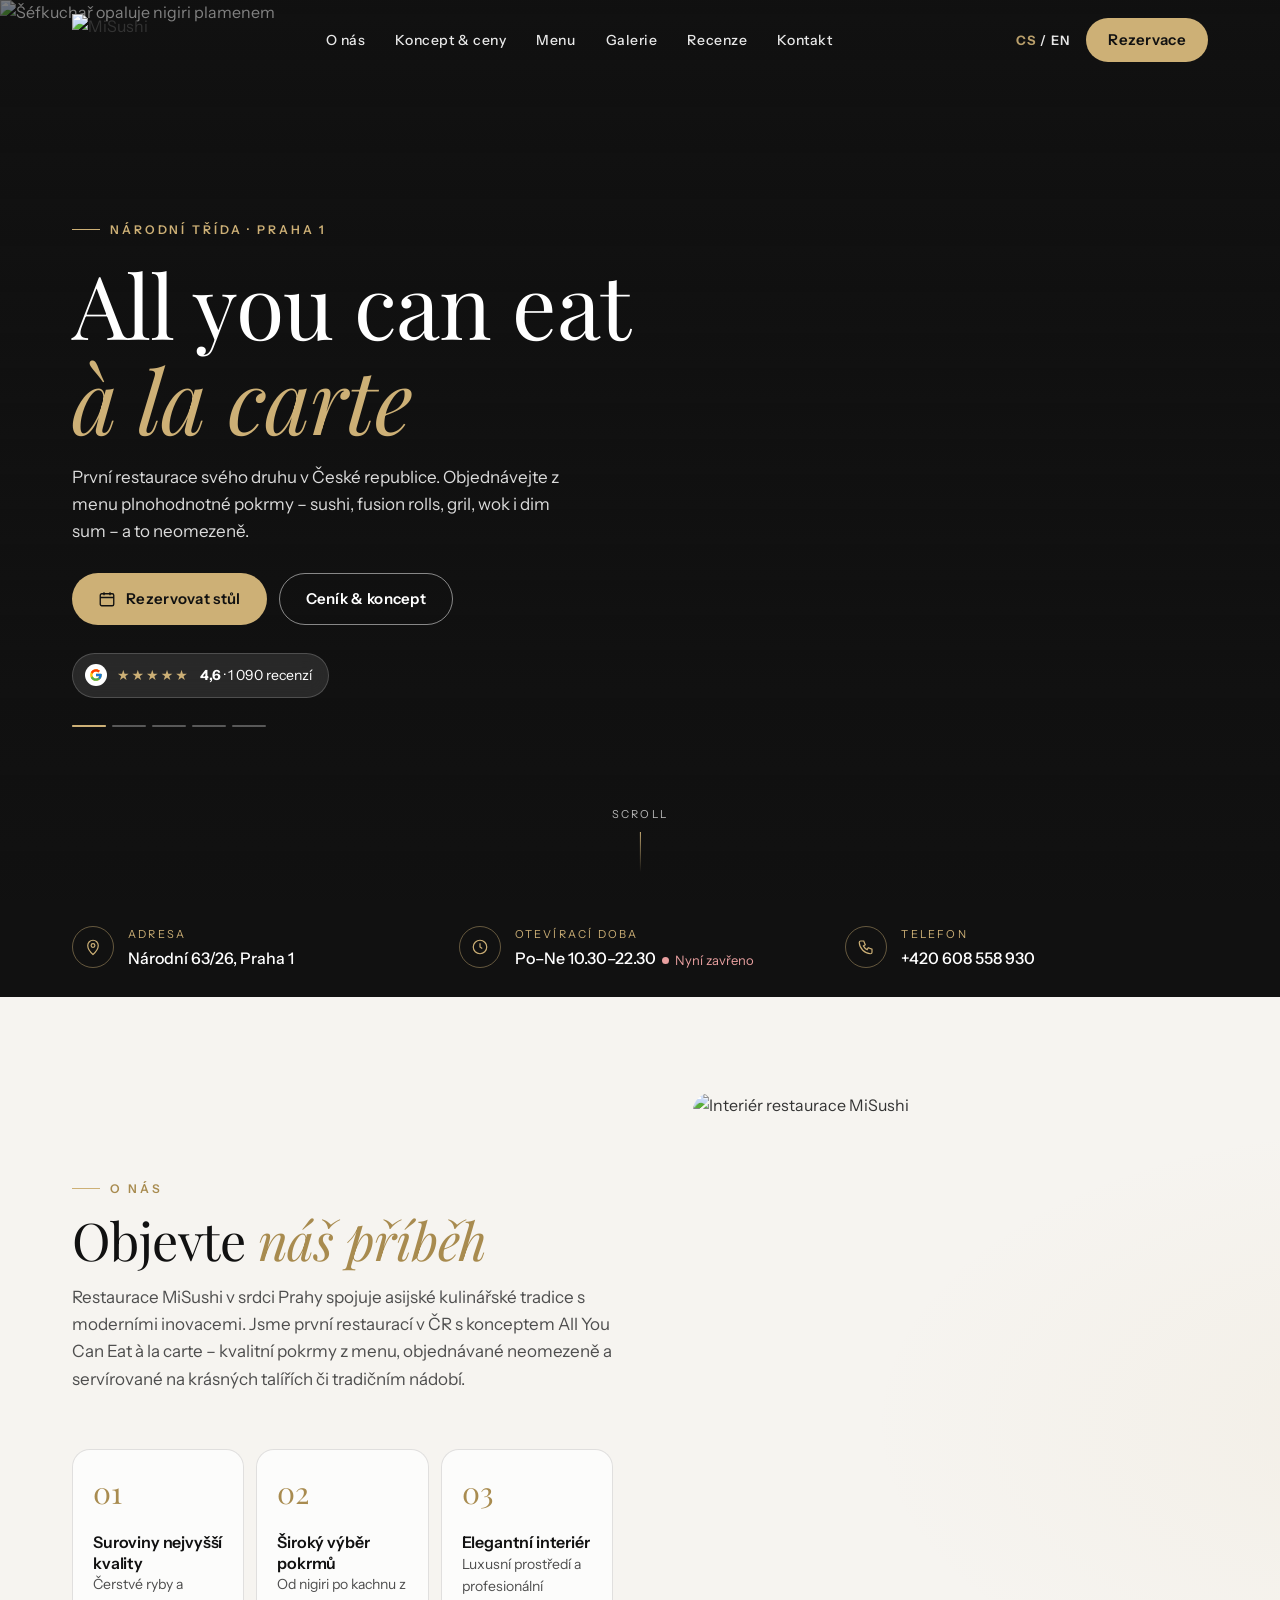
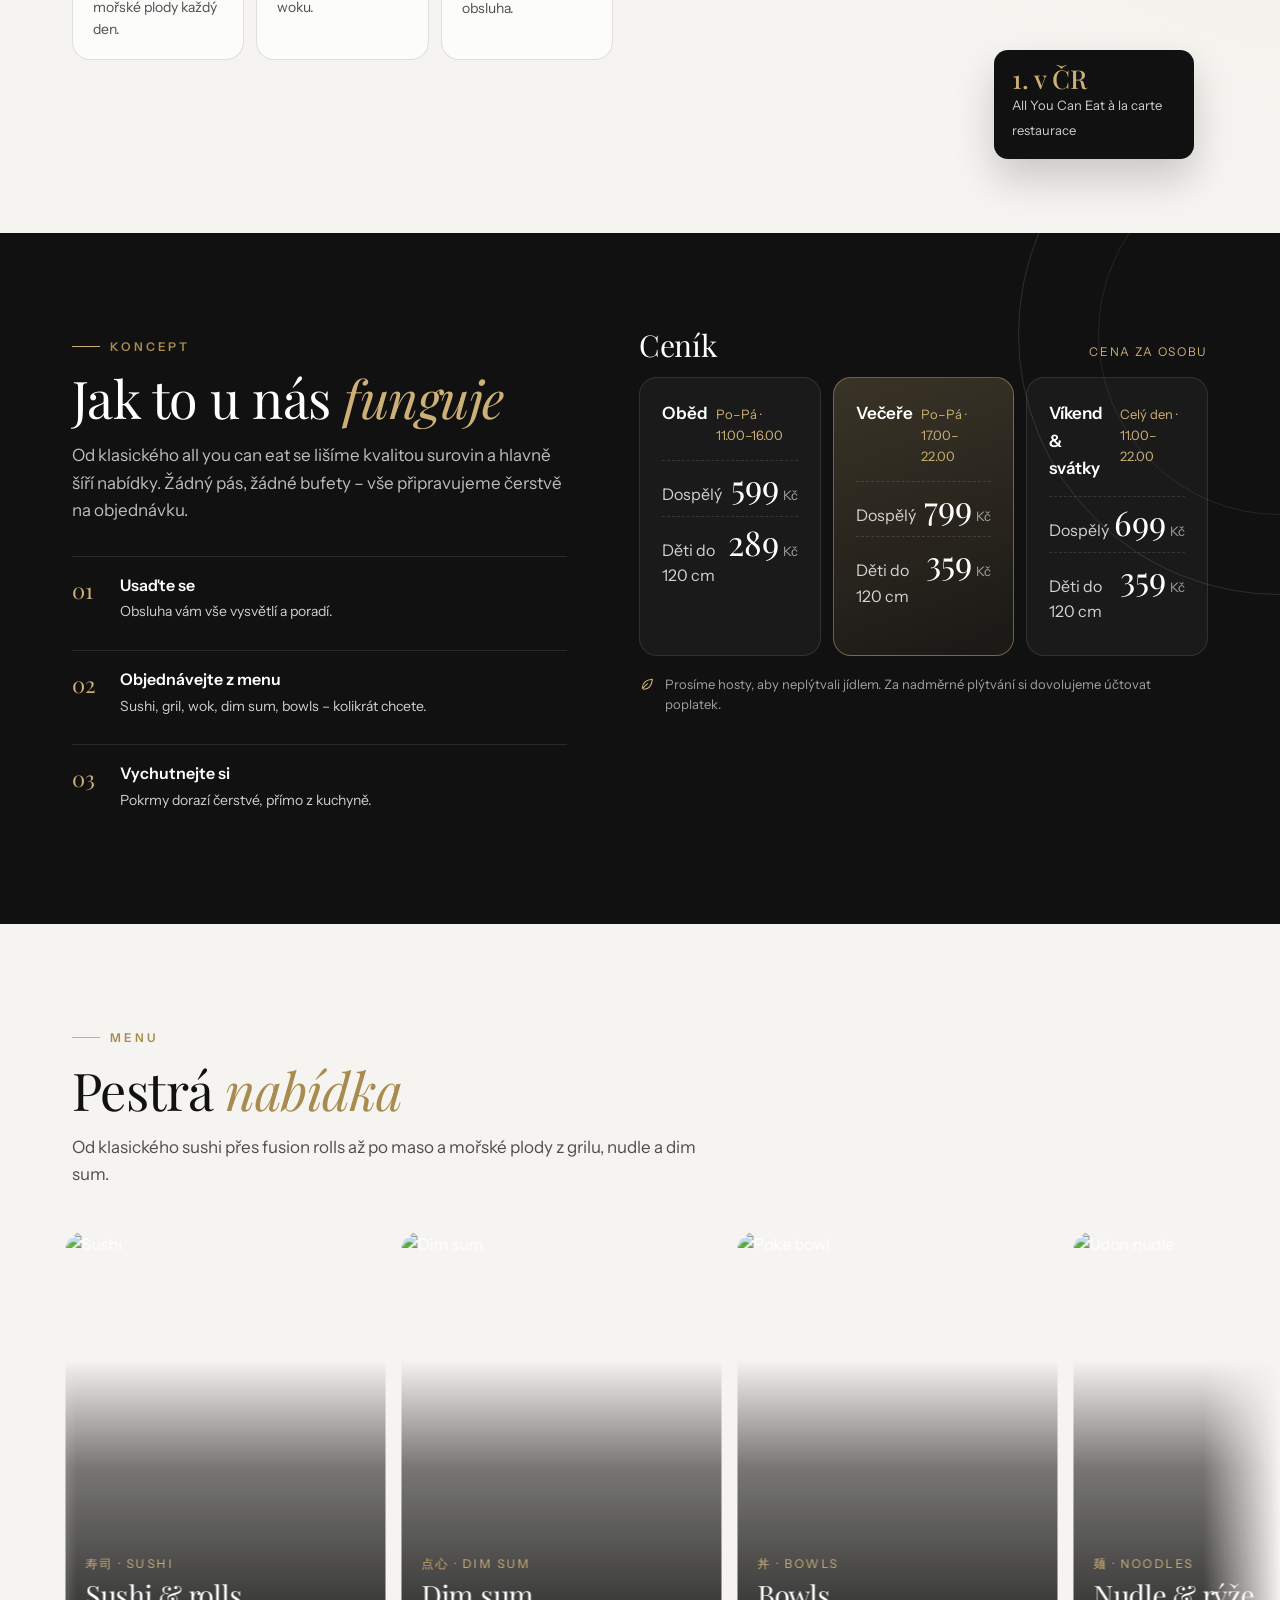
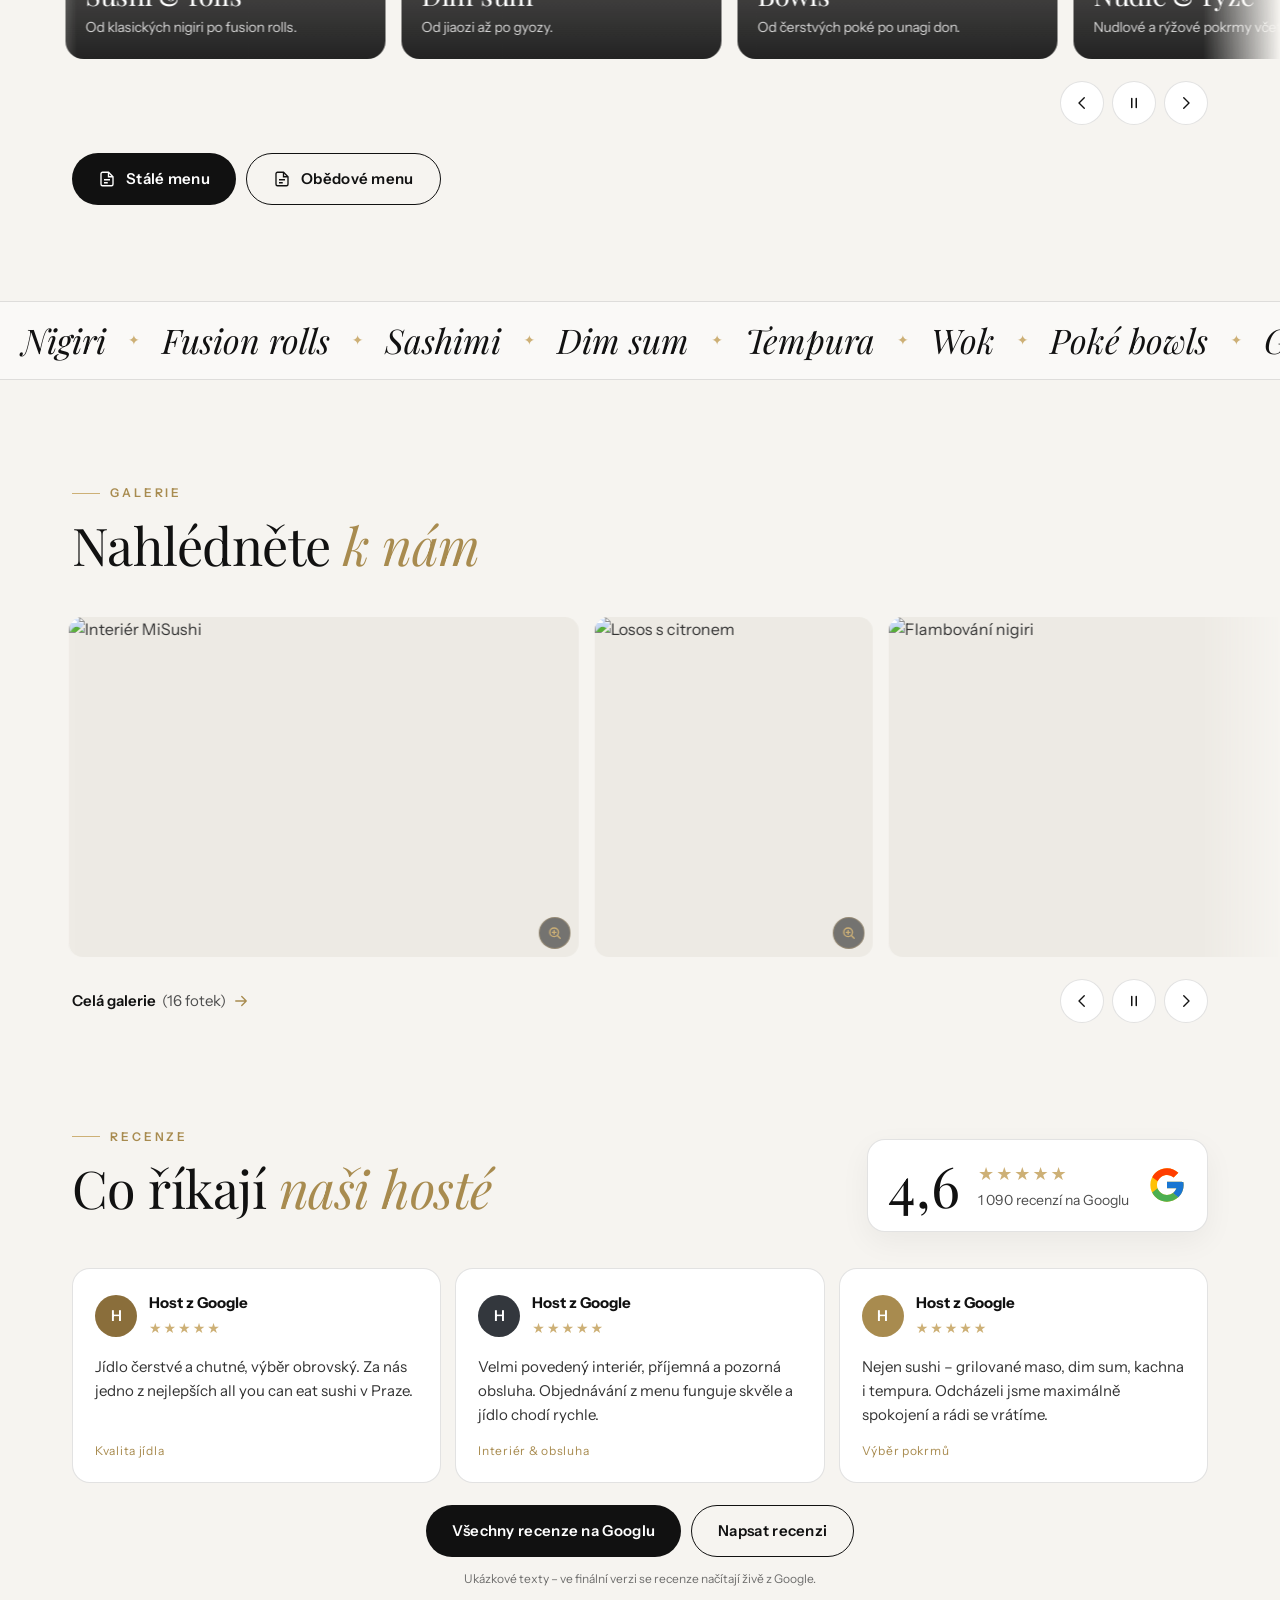
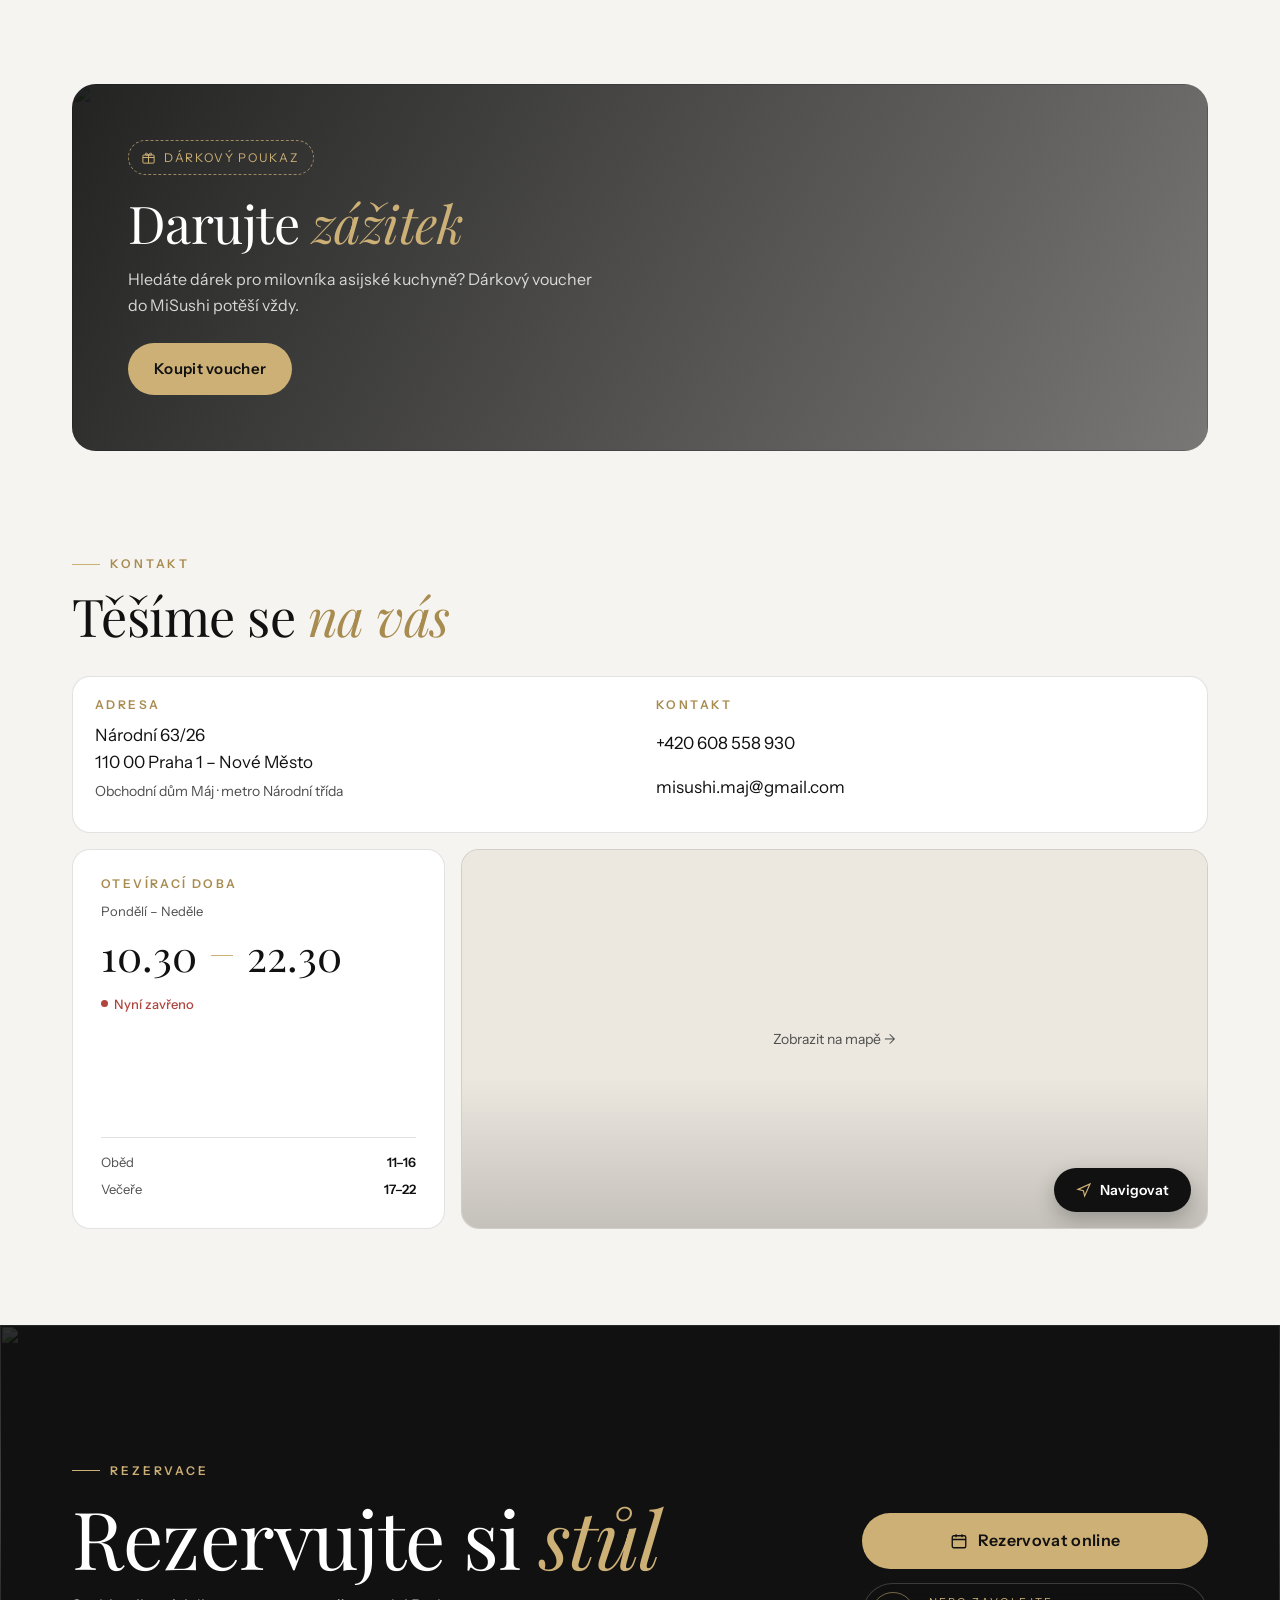
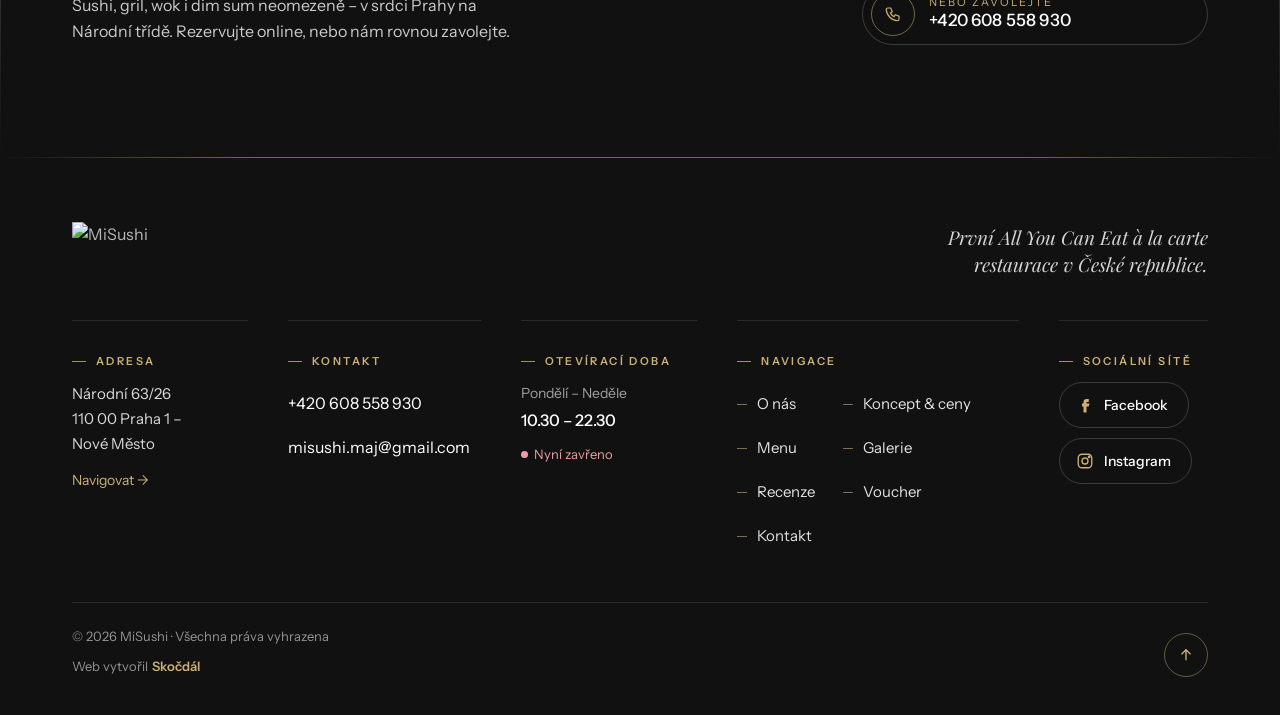
==== commit 82dcd10c: "Jezdící pásy, podstránka Galerie, prolínačka v úvodu, kratší mobil - Menu a galerie jako samo-posuvn" ====
--- a/index.html
+++ b/index.html
@@ -15,572 +15,7 @@
 <link rel="preconnect" href="https://fonts.googleapis.com">
 <link rel="preconnect" href="https://fonts.gstatic.com" crossorigin>
 <link href="https://fonts.googleapis.com/css2?family=Playfair+Display:ital,wght@0,400;0,500;1,400&family=Instrument+Sans:wght@400;500;600&display=swap" rel="stylesheet">
-<style>
-:root{
-  --gold:#CDB076;
-  --gold-deep:#A88B4F;
-  --gold-soft:rgba(205,176,118,.14);
-  --ink:#111111;
-  --ink-2:#333333;
-  --ink-3:#4E4E4E;
-  --paper:#F6F4F0;
-  --paper-2:#EDEAE4;
-  --white:#FFFFFF;
-  --line:rgba(17,17,17,.12);
-  --serif:"Playfair Display", Georgia, serif;
-  --sans:"Instrument Sans", system-ui, -apple-system, "Segoe UI", sans-serif;
-  --radius-sm:14px;
-  --radius:18px;
-  --radius-lg:24px;
-  --gutter:20px;
-}
-*{box-sizing:border-box;margin:0;padding:0}
-html{scroll-behavior:smooth;-webkit-text-size-adjust:100%}
-body{
-  font-family:var(--sans);color:var(--ink-2);line-height:1.6;font-size:16px;
-  background:
-    radial-gradient(1200px 600px at 10% -10%, rgba(255,255,255,.9), transparent 60%),
-    radial-gradient(900px 500px at 110% 20%, rgba(205,176,118,.08), transparent 60%),
-    var(--paper);
-  overflow-x:hidden;
-}
-img{display:block;max-width:100%}
-a{color:inherit;text-decoration:none}
-:focus-visible{outline:2px solid var(--gold);outline-offset:3px;border-radius:6px}
-.btn:focus-visible,.burger:focus-visible,.to-top:focus-visible,.socials a:focus-visible,.f-phone:focus-visible{border-radius:999px}
-.container{width:100%;max-width:1200px;margin:0 auto;padding:0 var(--gutter)}
-.eyebrow{
-  font-size:12px;letter-spacing:.24em;text-transform:uppercase;color:var(--gold-deep);
-  font-weight:600;display:inline-flex;align-items:center;gap:10px;
-}
-.eyebrow::before{content:"";width:28px;height:1px;background:var(--gold)}
-h1,h2,h3{font-family:var(--serif);font-weight:400;color:var(--ink);line-height:1.08;letter-spacing:-.01em}
-h2{font-size:clamp(32px,8vw,52px);margin:14px 0 16px}
-h2 em{font-style:italic;color:var(--gold-deep)}
-.lead{font-size:17px;color:var(--ink-3);max-width:60ch}
-section{padding:72px 0}
-
-/* Buttons */
-.btn{
-  display:inline-flex;align-items:center;justify-content:center;gap:10px;
-  height:52px;padding:0 26px;border-radius:999px;font-weight:600;font-size:15px;
-  letter-spacing:.02em;transition:transform .2s, background .2s, color .2s, border-color .2s;
-  -webkit-tap-highlight-color:transparent;white-space:nowrap
-}
-.btn:active{transform:scale(.97)}
-.btn-gold{background:var(--gold);color:var(--ink)}
-.btn-gold:hover{background:#d8bf8c}
-.btn-ghost{border:1px solid rgba(255,255,255,.5);color:#fff}
-.btn-ghost:hover{background:rgba(255,255,255,.1)}
-.btn-dark{background:var(--ink);color:#fff}
-.btn-dark:hover{background:#2a2a2a}
-.btn-outline{border:1px solid var(--ink);color:var(--ink)}
-.btn-outline:hover{background:var(--ink);color:#fff}
-.btn svg{width:18px;height:18px}
-
-/* Header */
-.header{
-  position:fixed;inset:0 0 auto 0;z-index:50;
-  padding:14px 0;transition:background .3s, box-shadow .3s, padding .3s;
-}
-.header.scrolled{background:rgba(246,244,240,.88);backdrop-filter:blur(14px);-webkit-backdrop-filter:blur(14px);box-shadow:0 1px 0 var(--line);padding:10px 0}
-.header .container{display:flex;align-items:center;justify-content:space-between;gap:16px}
-.logo img{height:44px;width:auto;transition:height .3s}
-.header.scrolled .logo img{height:38px}
-.nav{display:none}
-.header-actions{display:flex;align-items:center;gap:10px}
-.lang{font-size:13px;font-weight:600;letter-spacing:.08em;color:#fff;opacity:.9;display:inline-block;line-height:44px;padding:0 6px}
-.header.scrolled .lang{color:var(--ink)}
-.lang b{color:var(--gold)}
-.header.scrolled .lang b,.menu-open .lang b{color:var(--gold-deep)}
-.burger{
-  width:46px;height:46px;border-radius:50%;border:1px solid rgba(255,255,255,.4);
-  background:rgba(17,17,17,.25);backdrop-filter:blur(8px);-webkit-backdrop-filter:blur(8px);
-  display:grid;place-items:center;cursor:pointer;
-}
-.header.scrolled .burger{border-color:var(--line);background:#fff}
-.burger span{display:block;width:18px;height:1.5px;background:#fff;position:relative;transition:.3s}
-.burger span::before,.burger span::after{content:"";position:absolute;left:0;width:18px;height:1.5px;background:inherit;transition:.3s}
-.burger span::before{top:-6px}.burger span::after{top:6px}
-.header.scrolled .burger span{background:var(--ink)}
-.menu-open .burger span{background:transparent!important}
-.menu-open .burger span::before{top:0;transform:rotate(45deg);background:var(--ink)}
-.menu-open .burger span::after{top:0;transform:rotate(-45deg);background:var(--ink)}
-.menu-open .burger{background:#fff;border-color:var(--line)}
-
-/* Mobile menu */
-.mobile-menu{
-  position:fixed;inset:0;z-index:40;background:var(--paper);
-  display:flex;flex-direction:column;padding:110px var(--gutter) calc(110px + env(safe-area-inset-bottom));
-  opacity:0;visibility:hidden;transition:opacity .35s, visibility .35s;
-}
-.menu-open .mobile-menu{opacity:1;visibility:visible}
-.menu-open .header .logo img{filter:none}
-.mobile-menu a.mm-link{
-  font-family:var(--serif);font-size:36px;color:var(--ink);line-height:1.25;
-  display:flex;align-items:baseline;gap:14px;
-  transform:translateY(16px);opacity:0;transition:transform .5s, opacity .5s;
-}
-.mobile-menu a.mm-link small{font-family:var(--sans);font-size:12px;color:var(--gold-deep);letter-spacing:.1em}
-.menu-open .mobile-menu a.mm-link{transform:none;opacity:1}
-.menu-open .mobile-menu a.mm-link:nth-child(2){transition-delay:.05s}
-.menu-open .mobile-menu a.mm-link:nth-child(3){transition-delay:.1s}
-.menu-open .mobile-menu a.mm-link:nth-child(4){transition-delay:.15s}
-.menu-open .mobile-menu a.mm-link:nth-child(5){transition-delay:.2s}
-.menu-open .mobile-menu a.mm-link:nth-child(6){transition-delay:.25s}
-.menu-open .mobile-menu a.mm-link:nth-child(7){transition-delay:.3s}
-.mm-foot{margin-top:auto;border-top:1px solid var(--line);padding-top:14px;font-size:15px;display:grid;gap:0}
-.mm-foot a{color:var(--ink);display:flex;align-items:center;min-height:44px}
-.mm-foot span{color:var(--ink-3);padding-top:6px}
-.menu-open{overflow:hidden}
-.menu-open .header{background:transparent;box-shadow:none;backdrop-filter:none}
-.menu-open .lang{color:var(--ink)}
-
-/* Hero */
-.hero{
-  position:relative;min-height:100svh;display:flex;align-items:flex-end;
-  padding:120px 0 40px;color:#fff;overflow:hidden;isolation:isolate;
-}
-.hero-bg{position:absolute;inset:0;z-index:-2}
-.hero-bg img{width:100%;height:100%;object-fit:cover;transform:scale(1.08);animation:heroZoom 14s ease-out forwards}
-@keyframes heroZoom{to{transform:scale(1)}}
-.hero::after{
-  content:"";position:absolute;inset:0;z-index:-1;
-  background:linear-gradient(180deg, rgba(17,17,17,.55) 0%, rgba(17,17,17,.15) 35%, rgba(17,17,17,.75) 75%, rgba(17,17,17,.92) 100%);
-}
-.hero .eyebrow{color:var(--gold)}
-.hero h1{color:#fff;font-size:clamp(42px,11.5vw,88px);margin:16px 0 18px;font-weight:400}
-.hero h1 em{color:var(--gold);font-style:italic}
-.hero p{font-size:17px;color:rgba(255,255,255,.85);max-width:46ch;margin-bottom:28px}
-.hero-ctas{display:flex;flex-wrap:wrap;gap:12px}
-.hero-ctas .btn{flex:1 1 auto}
-.rating-chip{
-  display:inline-flex;align-items:center;gap:10px;margin-top:28px;
-  padding:10px 16px 10px 12px;border-radius:999px;background:rgba(255,255,255,.1);
-  border:1px solid rgba(255,255,255,.18);backdrop-filter:blur(10px);-webkit-backdrop-filter:blur(10px);font-size:14px
-}
-.rating-chip .g{width:22px;height:22px;border-radius:50%;background:#fff;display:grid;place-items:center}
-.rating-chip .g svg{width:14px;height:14px}
-.stars{color:var(--gold);letter-spacing:2px;font-size:14px}
-.scroll-cue{display:none}
-
-/* Info strip */
-.info-strip{background:var(--ink);color:#fff;padding:0}
-.info-grid{display:grid;grid-template-columns:1fr;}
-.info-item{display:flex;gap:14px;align-items:flex-start;padding:20px 0;border-bottom:1px solid rgba(255,255,255,.1)}
-.info-item:last-child{border-bottom:0}
-.info-item .ic{width:42px;height:42px;flex:none;border-radius:50%;border:1px solid rgba(205,176,118,.45);display:grid;place-items:center;color:var(--gold)}
-.info-item .ic svg{width:18px;height:18px}
-.info-item small{display:block;font-size:11px;letter-spacing:.2em;text-transform:uppercase;color:var(--gold);margin-bottom:2px}
-.info-item strong{font-weight:500;font-size:16px}
-.open-now{display:inline-flex;align-items:center;gap:6px;font-size:13px;color:#9fd8a4;margin-left:6px}
-.open-now::before{content:"";width:7px;height:7px;border-radius:50%;background:currentColor}
-.open-now.closed{color:#e9a0a0}
-
-/* About */
-.about-media{position:relative;margin-top:36px}
-.about-media .main{border-radius:var(--radius);overflow:hidden;aspect-ratio:4/5}
-.about-media .main img{width:100%;height:100%;object-fit:cover}
-.about-media .badge{
-  position:absolute;right:14px;bottom:-22px;background:var(--ink);color:#fff;border-radius:var(--radius-sm);
-  padding:16px 18px;max-width:200px;box-shadow:0 20px 40px rgba(0,0,0,.18)
-}
-.about-media .badge b{font-family:var(--serif);font-size:26px;color:var(--gold);font-weight:500;display:block;line-height:1}
-.about-media .badge span{font-size:13px;color:rgba(255,255,255,.8)}
-.features{display:grid;gap:12px;margin-top:56px}
-.feature{display:flex;gap:16px;align-items:center;padding:18px 20px;border-radius:var(--radius);background:rgba(255,255,255,.7);border:1px solid var(--line)}
-.feature .num{font-family:var(--serif);font-size:30px;color:var(--gold-deep);width:40px;flex:none}
-.feature h3{font-family:var(--sans);font-size:16px;font-weight:600;color:var(--ink);line-height:1.3}
-.feature p{font-size:14px;color:var(--ink-3)}
-
-/* Concept & pricing */
-.concept{background:var(--ink);color:rgba(255,255,255,.8);position:relative;overflow:hidden}
-.concept::before{
-  content:"";position:absolute;width:520px;height:520px;border-radius:50%;
-  right:-260px;top:-160px;border:1px solid rgba(205,176,118,.18);
-}
-.concept::after{
-  content:"";position:absolute;width:360px;height:360px;border-radius:50%;
-  right:-180px;top:-80px;border:1px solid rgba(205,176,118,.12);
-}
-.concept h2{color:#fff}
-.concept h2 em{color:var(--gold)}
-.concept .lead{color:rgba(255,255,255,.72)}
-.steps{display:grid;gap:10px;margin:32px 0 44px;counter-reset:s}
-.step{display:flex;gap:14px;align-items:flex-start;padding:16px 0;border-top:1px solid rgba(255,255,255,.1)}
-.step::before{counter-increment:s;content:"0" counter(s);font-family:var(--serif);font-size:22px;color:var(--gold);min-width:34px}
-.step b{color:#fff;font-weight:600;display:block}
-.step span{font-size:14px}
-.pricing-head{display:flex;justify-content:space-between;align-items:end;gap:16px;margin-bottom:16px}
-.pricing-head h3{color:#fff;font-size:30px}
-.pricing-head small{font-size:12px;color:var(--gold);letter-spacing:.14em;text-transform:uppercase}
-.prices{display:grid;gap:12px}
-.price-card{
-  border-radius:var(--radius);padding:22px;background:rgba(255,255,255,.04);border:1px solid rgba(255,255,255,.1);
-}
-.price-card.featured{background:linear-gradient(160deg, rgba(205,176,118,.22), rgba(205,176,118,.05));border-color:rgba(205,176,118,.45)}
-.price-card .when{display:flex;justify-content:space-between;align-items:baseline;gap:8px;margin-bottom:14px}
-.price-card .when b{color:#fff;font-size:17px;font-weight:600}
-.price-card .when span{font-size:13px;color:var(--gold)}
-.price-row{display:flex;justify-content:space-between;align-items:baseline;padding:8px 0;border-top:1px dashed rgba(255,255,255,.12)}
-.price-row .amt{font-family:var(--serif);font-size:34px;color:#fff;line-height:1}
-.price-row .amt small{font-family:var(--sans);font-size:13px;color:rgba(255,255,255,.6);margin-left:4px}
-.price-note{font-size:13px;color:rgba(255,255,255,.6);margin-top:18px;display:flex;gap:10px;align-items:flex-start;line-height:1.55}
-.price-note svg{width:16px;height:16px;flex:none;color:var(--gold);margin-top:2px}
-
-/* Menu */
-.menu-cats{
-  display:flex;gap:14px;overflow-x:auto;scroll-snap-type:x mandatory;
-  margin:32px calc(var(--gutter) * -1) 0;padding:4px var(--gutter) 10px;scrollbar-width:none
-}
-.menu-cats::-webkit-scrollbar{display:none}
-.cat{
-  flex:0 0 74%;scroll-snap-align:start;position:relative;border-radius:var(--radius);overflow:hidden;
-  aspect-ratio:3/4;color:#fff;isolation:isolate
-}
-.cat img{position:absolute;inset:0;width:100%;height:100%;object-fit:cover;z-index:-2;transition:transform .6s}
-.cat:hover img{transform:scale(1.05)}
-.cat::after{content:"";position:absolute;inset:0;z-index:-1;background:linear-gradient(180deg,transparent 30%,rgba(17,17,17,.55) 55%,rgba(17,17,17,.92))}
-.cat .cat-body{position:absolute;left:0;right:0;bottom:0;padding:20px}
-.cat .jp{font-size:12px;letter-spacing:.2em;color:var(--gold);text-transform:uppercase}
-.cat h3{color:#fff;font-size:28px;margin:4px 0 6px}
-.cat p{font-size:14px;color:rgba(255,255,255,.8)}
-.menu-ctas{display:grid;gap:10px;margin-top:28px}
-.swipe-hint{font-size:13px;color:var(--ink-3);margin-top:8px;display:flex;align-items:center;gap:8px}
-
-/* Gallery */
-.gallery{padding-bottom:0}
-.gal{
-  display:grid;grid-template-columns:repeat(2,1fr);gap:8px;margin-top:32px;
-  grid-auto-rows:150px;grid-auto-flow:dense
-}
-.gal a{border-radius:var(--radius-sm);overflow:hidden;position:relative;display:block}
-.gal img{width:100%;height:100%;object-fit:cover;transition:transform .6s}
-.gal a:hover img{transform:scale(1.05)}
-.gal .tall{grid-row:span 2}
-.gal .wide{grid-column:span 2}
-
-/* Reviews */
-.reviews-top{display:flex;flex-direction:column;gap:22px}
-.score{
-  display:flex;align-items:center;gap:18px;padding:20px;border-radius:var(--radius);
-  background:#fff;border:1px solid var(--line);box-shadow:0 10px 30px rgba(17,17,17,.05)
-}
-.score .big{font-family:var(--serif);font-size:56px;line-height:.9;color:var(--ink)}
-.score .stars{font-size:18px}
-.score small{display:block;color:var(--ink-3);font-size:14px}
-.score .gmark{margin-left:auto;width:40px;height:40px}
-.rev-track{
-  display:flex;gap:14px;overflow-x:auto;scroll-snap-type:x mandatory;
-  margin:24px calc(var(--gutter) * -1) 0;padding:4px var(--gutter) 14px;scrollbar-width:none
-}
-.rev-track::-webkit-scrollbar{display:none}
-.rev{
-  flex:0 0 86%;scroll-snap-align:start;background:#fff;border:1px solid var(--line);border-radius:var(--radius);
-  padding:22px;display:flex;flex-direction:column;gap:14px
-}
-.rev .who{display:flex;align-items:center;gap:12px}
-.rev .av{width:42px;height:42px;border-radius:50%;display:grid;place-items:center;font-weight:600;color:#fff;font-size:15px}
-.rev .who b{display:block;color:var(--ink);font-size:15px}
-.rev .who small{color:var(--ink-3);font-size:12px}
-.rev .who svg{margin-left:auto;width:20px;height:20px}
-.rev p{font-size:15px;color:var(--ink-2)}
-.rev .tag{margin-top:auto;font-size:12px;color:var(--gold-deep);letter-spacing:.06em}
-.dots{display:flex;gap:6px;justify-content:center;margin-top:4px}
-.dots i{width:6px;height:6px;border-radius:99px;background:var(--line);transition:.3s}
-.dots i.on{width:20px;background:var(--gold)}
-.rev-ctas{display:grid;gap:10px;margin-top:22px}
-.demo-note{font-size:12px;color:var(--ink-3);text-align:center;margin-top:12px;opacity:.8}
-
-/* Voucher */
-.voucher-card{
-  position:relative;border-radius:var(--radius-lg);overflow:hidden;color:#fff;padding:40px 24px;isolation:isolate;
-}
-.voucher-card img{position:absolute;inset:0;width:100%;height:100%;object-fit:cover;z-index:-2}
-.voucher-card::after{content:"";position:absolute;inset:0;z-index:-1;background:linear-gradient(120deg,rgba(17,17,17,.92),rgba(17,17,17,.55))}
-.voucher-card h2{color:#fff}
-.voucher-card h2 em{color:var(--gold)}
-.voucher-card p{color:rgba(255,255,255,.8);margin-bottom:24px;max-width:44ch}
-.voucher-card .ticket{
-  display:inline-flex;align-items:center;gap:8px;border:1px dashed rgba(205,176,118,.7);color:var(--gold);
-  padding:7px 14px 7px 12px;border-radius:999px;font-size:12px;letter-spacing:.14em;text-transform:uppercase;margin-bottom:6px
-}
-.voucher-card .ticket svg{width:15px;height:15px}
-
-/* Contact */
-.contact-grid{display:grid;gap:16px;margin-top:32px}
-.c-card{background:#fff;border:1px solid var(--line);border-radius:var(--radius);padding:22px}
-.c-card h3{font-family:var(--sans);font-size:12px;letter-spacing:.2em;text-transform:uppercase;color:var(--gold-deep);font-weight:600;margin-bottom:10px}
-.c-card p,.c-card a{font-size:17px;color:var(--ink)}
-.c-card a{display:flex;align-items:center;min-height:44px;overflow-wrap:anywhere}
-.c-card a.link-gold{color:var(--gold-deep);font-size:15px;font-weight:500;min-height:44px;margin-top:4px}
-.c-card a.link-gold:hover{color:var(--ink)}
-.hours{width:100%;border-collapse:collapse;font-size:15px}
-.hours td{padding:7px 0;border-top:1px solid var(--line)}
-.hours td:last-child{text-align:right;color:var(--ink)}
-.hours tr:first-child td{border-top:0}
-.hours tr.today td{color:var(--gold-deep);font-weight:600}
-.map{border-radius:var(--radius);overflow:hidden;aspect-ratio:4/3;border:1px solid var(--line);background:var(--paper-2)}
-.map iframe{width:100%;height:100%;border:0;filter:grayscale(.6) contrast(1.05)}
-
-/* Footer */
-.footer{
-  background:var(--ink);color:rgba(255,255,255,.7);position:relative;
-  /* místo pro fixní .mbar na mobilu – tmavé pozadí až dolů */
-  padding-bottom:calc(76px + env(safe-area-inset-bottom));
-}
-.f-cta{position:relative;isolation:isolate;overflow:hidden;padding:76px 0 64px}
-.f-cta-bg{position:absolute;inset:0;width:100%;height:100%;object-fit:cover;z-index:-2}
-.f-cta::after{
-  content:"";position:absolute;inset:0;z-index:-1;
-  background:
-    linear-gradient(180deg, rgba(17,17,17,.88) 0%, rgba(17,17,17,.72) 40%, rgba(17,17,17,.95) 88%, #111 100%);
-}
-.f-cta .eyebrow{color:var(--gold)}
-.f-cta h2{color:#fff;font-size:clamp(42px,11.5vw,80px);margin:16px 0 16px;line-height:1.02}
-.f-cta h2 em{color:var(--gold)}
-.f-cta p{color:rgba(255,255,255,.78);max-width:40ch;font-size:16px}
-.f-cta-actions{display:grid;gap:12px;margin-top:30px}
-.f-cta-actions .btn{width:100%;height:56px;font-size:16px}
-.f-phone{
-  display:flex;align-items:center;gap:14px;min-height:60px;padding:8px 20px 8px 8px;
-  border-radius:999px;border:1px solid rgba(255,255,255,.18);background:rgba(17,17,17,.35);
-  backdrop-filter:blur(8px);-webkit-backdrop-filter:blur(8px);color:#fff;transition:border-color .2s, background .2s
-}
-.f-phone:hover{border-color:rgba(205,176,118,.6);background:rgba(17,17,17,.55)}
-.f-phone .ic{width:44px;height:44px;flex:none;border-radius:50%;border:1px solid rgba(205,176,118,.55);display:grid;place-items:center;color:var(--gold)}
-.f-phone .ic svg{width:18px;height:18px}
-.f-phone small{display:block;font-size:11px;letter-spacing:.18em;text-transform:uppercase;color:var(--gold);line-height:1.3}
-.f-phone strong{display:block;font-weight:500;font-size:17px;letter-spacing:.01em;line-height:1.35}
-.f-rule{height:1px;border:0;background:linear-gradient(90deg, transparent, rgba(205,176,118,.55) 20%, rgba(205,176,118,.55) 80%, transparent)}
-
-.f-main{padding-top:44px}
-.f-brand{display:flex;flex-direction:column;align-items:flex-start;gap:14px;padding-bottom:32px}
-.f-brand img{height:58px;width:auto}
-.f-brand p{font-family:var(--serif);font-style:italic;font-size:19px;line-height:1.4;color:rgba(255,255,255,.82);max-width:28ch}
-.f-grid{display:grid;grid-template-columns:1fr 1fr;column-gap:20px}
-.f-col{padding:26px 0 24px;border-top:1px solid rgba(255,255,255,.1);min-width:0}
-.f-contact,.f-nav,.f-social{grid-column:1 / -1}
-.f-contact{order:1}.f-nav{order:2}.f-social{order:3}
-.footer h4{
-  display:flex;align-items:center;gap:10px;margin-bottom:12px;
-  font-size:11px;letter-spacing:.22em;text-transform:uppercase;color:var(--gold);font-weight:600
-}
-.footer h4::before{content:"";width:14px;height:1px;background:var(--gold);opacity:.8}
-.f-col p{color:rgba(255,255,255,.84);font-size:15px;line-height:1.65}
-.f-link{display:flex;align-items:center;min-height:44px;color:#fff;font-size:16px;transition:color .2s;overflow-wrap:anywhere}
-.f-link:hover{color:var(--gold)}
-.f-link.sm{font-size:14px;color:var(--gold);min-height:44px;margin-top:2px;gap:6px}
-.f-link.sm:hover{color:#e3cc9c}
-.f-hours{display:grid;gap:2px}
-.f-hours span{font-size:14px;color:rgba(255,255,255,.6)}
-.f-hours strong{font-weight:500;color:#fff;font-size:16px}
-.f-col .open-now{margin:10px 0 0}
-.f-nav ul{list-style:none;display:grid;grid-template-columns:1fr 1fr;column-gap:20px}
-.f-nav a{display:flex;align-items:center;gap:10px;min-height:44px;color:rgba(255,255,255,.88);font-size:15px;transition:color .2s}
-.f-nav a::before{content:"";width:10px;height:1px;background:rgba(205,176,118,.6);transition:width .25s, background .25s}
-.f-nav a:hover{color:var(--gold)}
-.f-nav a:hover::before{width:18px;background:var(--gold)}
-.socials{display:flex;gap:10px;flex-wrap:wrap}
-.socials a{
-  display:inline-flex;align-items:center;gap:10px;height:46px;padding:0 20px 0 16px;border-radius:999px;
-  border:1px solid rgba(255,255,255,.18);color:#fff;font-size:14px;font-weight:500;transition:border-color .2s, color .2s
-}
-.socials a:hover{border-color:var(--gold);color:var(--gold)}
-.socials svg{width:18px;height:18px;color:var(--gold);flex:none}
-.f-bottom{
-  display:flex;align-items:center;justify-content:space-between;gap:16px;
-  border-top:1px solid rgba(255,255,255,.1);padding:20px 0 24px;font-size:13px;color:rgba(255,255,255,.55)
-}
-.f-bottom p{line-height:1.5}
-.f-bottom p span{display:block}
-.to-top{
-  width:44px;height:44px;flex:none;border-radius:50%;border:1px solid rgba(205,176,118,.45);
-  display:grid;place-items:center;color:var(--gold);transition:background .2s, color .2s
-}
-.to-top:hover{background:var(--gold);color:var(--ink)}
-.to-top svg{width:18px;height:18px}
-
-/* Mobile sticky bar */
-.mbar{
-  position:fixed;left:0;right:0;bottom:0;z-index:45;
-  padding:10px 12px calc(10px + env(safe-area-inset-bottom));
-  background:rgba(17,17,17,.94);backdrop-filter:blur(14px);-webkit-backdrop-filter:blur(14px);
-  display:grid;grid-template-columns:1fr 1fr 1.6fr;gap:8px;
-  transform:translateY(110%);transition:transform .35s ease;
-}
-.mbar.show{transform:none}
-.mbar a{
-  height:50px;border-radius:var(--radius-sm);display:flex;flex-direction:column;align-items:center;justify-content:center;gap:2px;
-  font-size:11px;color:#fff;background:rgba(255,255,255,.07);letter-spacing:.04em
-}
-.mbar a svg{width:18px;height:18px;color:var(--gold)}
-.mbar a.res{background:var(--gold);color:var(--ink);font-size:15px;font-weight:600;flex-direction:row;gap:8px}
-.mbar a.res svg{color:var(--ink)}
-
-
-/* Marquee */
-.marquee{overflow:hidden;border-block:1px solid var(--line);padding:18px 0;background:rgba(255,255,255,.45)}
-.marquee-track{display:flex;width:max-content;animation:marq 38s linear infinite}
-.marquee-track span{font-family:var(--serif);font-style:italic;font-size:clamp(24px,6vw,34px);color:var(--ink);padding:0 22px;white-space:nowrap;line-height:1.2}
-.marquee-track i{font-style:normal;color:var(--gold);align-self:center;font-size:14px}
-@keyframes marq{to{transform:translateX(-50%)}}
-
-/* Gallery – zoom affordance */
-.gal a{cursor:zoom-in;-webkit-tap-highlight-color:transparent}
-.gal a::before{content:"";position:absolute;inset:0;z-index:1;background:linear-gradient(180deg,transparent 55%,rgba(17,17,17,.35));opacity:0;transition:opacity .3s}
-.gal a::after{
-  content:"";position:absolute;right:10px;bottom:10px;z-index:2;width:34px;height:34px;border-radius:50%;
-  background:rgba(17,17,17,.55) url("data:image/svg+xml,%3Csvg xmlns='http://www.w3.org/2000/svg' viewBox='0 0 24 24' fill='none' stroke='%23CDB076' stroke-width='2' stroke-linecap='round'%3E%3Ccircle cx='11' cy='11' r='6.5'/%3E%3Cpath d='M20 20l-4.2-4.2M11 8.3v5.4M8.3 11h5.4'/%3E%3C/svg%3E") center/16px no-repeat;
-  -webkit-backdrop-filter:blur(6px);backdrop-filter:blur(6px);border:1px solid rgba(205,176,118,.35);transition:transform .3s
-}
-.gal a:hover::before{opacity:1}
-.gal a:hover::after{transform:scale(1.1)}
-.gal-more{display:flex;justify-content:center;margin-top:22px}
-.gal-more .btn svg{color:var(--gold)}
-.cat,.about-media .main{cursor:zoom-in}
-
-/* Lightbox */
-html.lb-lock,html.lb-lock body{overflow:hidden}
-.lb{
-  position:fixed;inset:0;z-index:100;display:block;
-  background:rgba(10,10,10,calc(.97 * var(--fade,1)));
-  opacity:0;visibility:hidden;transition:opacity .3s ease, visibility .3s;
-}
-.lb[hidden]{display:none}
-.lb.open{opacity:1;visibility:visible}
-.lb-stage{position:absolute;inset:0;overflow:hidden;touch-action:none;user-select:none;-webkit-user-select:none}
-.lb-img{
-  position:absolute;top:72px;bottom:104px;left:0;right:0;margin:auto;
-  max-width:100%;max-height:calc(100% - 176px);
-  -webkit-user-drag:none;cursor:zoom-in;will-change:transform;opacity:0;transition:opacity .25s
-}
-.lb.zoomed .lb-img{cursor:grab}
-.lb-top{position:absolute;top:0;left:0;right:0;z-index:3;display:flex;justify-content:space-between;align-items:center;padding:calc(12px + env(safe-area-inset-top)) 16px 12px 20px;pointer-events:none}
-.lb-top > *{pointer-events:auto}
-.lb-count{font-size:13px;letter-spacing:.22em;color:rgba(255,255,255,.6)}
-.lb-count b{color:var(--gold);font-weight:600}
-.lb-btn{
-  width:48px;height:48px;border-radius:50%;border:1px solid rgba(255,255,255,.18);background:rgba(17,17,17,.55);
-  color:#fff;display:grid;place-items:center;cursor:pointer;-webkit-backdrop-filter:blur(8px);backdrop-filter:blur(8px);
-  transition:border-color .2s,color .2s,opacity .25s;-webkit-tap-highlight-color:transparent
-}
-.lb-btn:hover{border-color:var(--gold);color:var(--gold)}
-.lb-btn svg{width:20px;height:20px}
-.lb-btn:focus-visible{border-radius:50%}
-.lb-prev,.lb-next{position:absolute;z-index:3;bottom:calc(18px + env(safe-area-inset-bottom))}
-.lb-prev{left:16px}.lb-next{right:16px}
-.lb-cap{
-  position:absolute;left:72px;right:72px;bottom:calc(18px + env(safe-area-inset-bottom));z-index:3;min-height:48px;
-  display:flex;flex-direction:column;justify-content:center;align-items:center;text-align:center;pointer-events:none;transition:opacity .25s
-}
-.lb-cap span{font-family:var(--serif);font-style:italic;font-size:18px;color:rgba(255,255,255,.9);line-height:1.25}
-.lb-cap small{font-size:11px;letter-spacing:.08em;color:rgba(255,255,255,.45);margin-top:4px}
-.lb.zoomed .lb-cap,.lb.zoomed .lb-prev,.lb.zoomed .lb-next{opacity:0;pointer-events:none}
-.lb.single .lb-prev,.lb.single .lb-next,.lb.single .lb-count{visibility:hidden}
-@media (min-width:700px){
-  .lb-img{left:96px;right:96px;max-width:calc(100% - 192px);top:80px;bottom:96px;max-height:calc(100% - 176px)}
-  .lb-prev,.lb-next{top:50%;bottom:auto;transform:translateY(-50%);width:56px;height:56px}
-  .lb-prev{left:24px}.lb-next{right:24px}
-  .lb-cap{bottom:28px}
-  .lb-top{padding:20px 24px 12px 32px}
-}
-
-/* Reveal */
-.reveal{opacity:0;transform:translateY(24px);transition:opacity .8s ease, transform .8s ease}
-.reveal.in{opacity:1;transform:none}
-@media (prefers-reduced-motion:reduce){
-  .reveal{opacity:1;transform:none;transition:none}
-  .hero-bg img{animation:none;transform:none}
-  html{scroll-behavior:auto}
-  .marquee-track{animation:none}
-  .lb-img{transition:none!important}
-}
-
-/* ---------- Tablet ---------- */
-@media (min-width:700px){
-  :root{--gutter:32px}
-  section{padding:96px 0}
-  .info-grid{grid-template-columns:repeat(3,1fr);gap:24px}
-  .info-item{border-bottom:0;padding:26px 0}
-  .features{grid-template-columns:repeat(3,1fr)}
-  .feature{flex-direction:column;align-items:flex-start}
-  .prices{grid-template-columns:repeat(3,1fr)}
-  .cat{flex-basis:42%}
-  .menu-ctas{grid-template-columns:auto auto;justify-content:start}
-  .gal{grid-template-columns:repeat(4,1fr);grid-auto-rows:190px}
-  .gal .big{grid-row:span 2}
-  .rev{flex-basis:46%}
-  .rev-ctas{grid-template-columns:auto auto;justify-content:center}
-  .contact-grid{grid-template-columns:1fr 1fr}
-  .contact-grid .map{grid-column:span 2;aspect-ratio:21/9}
-  .f-cta{padding:104px 0 88px}
-  .f-cta-actions{grid-template-columns:auto auto;justify-content:start;align-items:center;gap:16px}
-  .f-cta-actions .btn{width:auto;padding:0 34px}
-  .f-main{padding-top:56px}
-  .f-brand{flex-direction:row;align-items:center;justify-content:space-between;gap:32px;padding-bottom:40px}
-  .f-brand p{text-align:right}
-  .f-grid{grid-template-columns:repeat(3,1fr);column-gap:32px}
-  .f-contact,.f-social{grid-column:auto}
-  .f-contact,.f-nav,.f-social{order:0}
-  .f-nav{grid-column:span 2}
-  .f-nav ul{grid-template-columns:repeat(3,1fr)}
-  .f-bottom p span{display:inline}
-  .f-bottom p span + span::before{content:" · "}
-  .voucher-card{padding:56px}
-  .hero-ctas .btn{flex:0 0 auto}
-}
-
-/* ---------- Desktop ---------- */
-@media (min-width:1024px){
-  .mbar{display:none}
-  .burger,.mobile-menu{display:none}
-  .nav{display:flex;gap:30px;font-size:14px;font-weight:500;letter-spacing:.04em}
-  .nav a{color:#fff;position:relative;padding:6px 0;opacity:.9}
-  .nav a::after{content:"";position:absolute;left:0;bottom:0;height:1px;width:0;background:var(--gold);transition:width .3s}
-  .nav a:hover::after{width:100%}
-  .header.scrolled .nav a{color:var(--ink)}
-  .header .btn{height:44px;padding:0 22px}
-  .logo img{height:52px}
-  .hero{align-items:center;padding:140px 0 80px}
-  .hero-inner{max-width:760px}
-  .scroll-cue{display:flex;position:absolute;left:50%;bottom:28px;transform:translateX(-50%);flex-direction:column;align-items:center;gap:8px;font-size:11px;letter-spacing:.2em;color:rgba(255,255,255,.7)}
-  .scroll-cue i{width:1px;height:40px;background:linear-gradient(var(--gold),transparent);animation:cue 2s infinite}
-  @keyframes cue{0%{transform:scaleY(0);transform-origin:top}50%{transform:scaleY(1);transform-origin:top}51%{transform-origin:bottom}100%{transform:scaleY(0);transform-origin:bottom}}
-  .about-grid{display:grid;grid-template-columns:1.05fr 1fr;gap:80px;align-items:center}
-  .about-media{margin-top:0}
-  .concept-grid{display:grid;grid-template-columns:1fr 1.15fr;gap:72px;align-items:start}
-  .steps{margin-bottom:0}
-  .menu-cats{display:grid;grid-template-columns:repeat(3,1fr);overflow:visible;margin:40px 0 0;padding:0}
-  .cat{aspect-ratio:4/5}
-  .swipe-hint{display:none}
-  .gal{grid-auto-rows:220px;gap:12px}
-  .reviews-top{flex-direction:row;justify-content:space-between;align-items:end}
-  .score{min-width:340px}
-  .rev-track{display:grid;grid-template-columns:repeat(3,1fr);overflow:visible;margin:36px 0 0;padding:0}
-  .dots{display:none}
-  .contact-grid{grid-template-columns:1fr 1fr 1.6fr}
-  .contact-grid .map{grid-column:auto;grid-row:span 2;aspect-ratio:auto;min-height:380px}
-  .contact-grid .c-card:nth-child(3){grid-column:1 / span 2}
-  .footer{padding-bottom:0}
-  .f-cta{padding:128px 0 112px}
-  .f-cta-inner{display:grid;grid-template-columns:minmax(0,1.35fr) minmax(320px,.65fr);align-items:end;gap:72px}
-  .f-cta-actions{grid-template-columns:1fr;margin-top:0;gap:14px}
-  .f-cta-actions .btn{width:100%}
-  .f-main{padding-top:64px}
-  .f-col{padding:32px 0 44px}
-  .f-bottom{padding:24px 0 32px}
-}
-/* ---------- Wide desktop: patička v 5 sloupcích ---------- */
-@media (min-width:1200px){
-  .f-grid{grid-template-columns:1fr 1.1fr 1fr 1.6fr .85fr;column-gap:40px}
-  .f-contact,.f-nav,.f-social{grid-column:auto}
-  .f-nav ul{grid-template-columns:auto auto;justify-content:start;column-gap:28px}
-  .f-nav a{white-space:nowrap}
-  .socials{flex-direction:column;align-items:flex-start}
-}
-@media (max-width:1023px){ .header .btn-reserve{display:none} }
-</style>
+<link rel="stylesheet" href="styles.css">
 </head>
 <body>
 
@@ -626,8 +61,12 @@
 
 <!-- Hero -->
 <section class="hero">
-  <div class="hero-bg">
-    <img src="https://misushi.cz/wp-content/uploads/2024/04/chef-lighting-torch-sear-piece-sushi-adding-smoky-flavor-omakase-dish.webp" alt="Šéfkuchař opaluje nigiri plamenem" fetchpriority="high">
+  <div class="hero-bg" data-hero-slides>
+    <img class="is-active" src="https://misushi.cz/wp-content/uploads/2024/04/chef-lighting-torch-sear-piece-sushi-adding-smoky-flavor-omakase-dish.webp" alt="Šéfkuchař opaluje nigiri plamenem" fetchpriority="high">
+    <img data-src="https://misushi.cz/wp-content/uploads/2024/04/230405_5.webp" alt="Interiér restaurace MiSushi">
+    <img data-src="https://misushi.cz/wp-content/uploads/2024/04/plate-freshly-sliced-sashimi-with-vibrant-colors-glistening-textures.webp" alt="Sashimi">
+    <img data-src="https://misushi.cz/wp-content/uploads/2024/04/230405_4-e1714470352482.webp" alt="Jídelna MiSushi">
+    <img data-src="https://misushi.cz/wp-content/uploads/2024/04/apanese-sushi-rolls-with-salmon-shrimp-smoked-eel-red-caviar-scaled.webp" alt="Sushi rolky s úhořem">
   </div>
   <div class="container">
     <div class="hero-inner">
@@ -646,6 +85,13 @@
         <span class="stars">★★★★★</span>
         <span><b>4,6</b> · 1 090 recenzí</span>
       </a>
+      <div class="hero-dots" role="group" aria-label="Fotky na pozadí">
+        <button type="button" aria-label="Fotka 1" aria-current="true"><i></i></button>
+        <button type="button" aria-label="Fotka 2" aria-current="false"><i></i></button>
+        <button type="button" aria-label="Fotka 3" aria-current="false"><i></i></button>
+        <button type="button" aria-label="Fotka 4" aria-current="false"><i></i></button>
+        <button type="button" aria-label="Fotka 5" aria-current="false"><i></i></button>
+      </div>
     </div>
   </div>
   <div class="scroll-cue">SCROLL<i></i></div>
@@ -660,7 +106,7 @@
     </a>
     <div class="info-item">
       <span class="ic"><svg viewBox="0 0 24 24" fill="none" stroke="currentColor" stroke-width="1.6"><circle cx="12" cy="12" r="9"/><path d="M12 7v5l3 2"/></svg></span>
-      <span><small>Otevírací doba</small><strong>Po–Ne 10.30–22.30</strong><span class="open-now" id="openNow">Otevřeno</span></span>
+      <span><small>Otevírací doba</small><strong>Po–Ne <span class="nw">10.30–22.30</span></strong><span class="open-now" id="openNow">Otevřeno</span></span>
     </div>
     <a class="info-item" href="tel:+420608558930">
       <span class="ic"><svg viewBox="0 0 24 24" fill="none" stroke="currentColor" stroke-width="1.6"><path d="M5 4h4l2 5-2.5 1.5a11 11 0 0 0 5 5L15 13l5 2v4a2 2 0 0 1-2 2A16 16 0 0 1 3 6a2 2 0 0 1 2-2"/></svg></span>
@@ -705,9 +151,10 @@
     <div class="reveal">
       <div class="pricing-head">
         <h3>Ceník</h3>
-        <small>platí od 22. 11. 2024</small>
+        <small>cena za osobu</small>
       </div>
       <div class="prices">
+        <div class="price-head-m" aria-hidden="true"><span></span><span>Dospělý</span><span>Děti*</span></div>
         <div class="price-card">
           <div class="when"><b>Oběd</b><span>Po–Pá · 11.00–16.00</span></div>
           <div class="price-row"><span>Dospělý</span><span class="amt">599<small>Kč</small></span></div>
@@ -720,10 +167,11 @@
         </div>
         <div class="price-card">
           <div class="when"><b>Víkend &amp; svátky</b><span>Celý den · 11.00–22.00</span></div>
-          <div class="price-row"><span>Dospělý</span><span class="amt">799<small>Kč</small></span></div>
+          <div class="price-row"><span>Dospělý</span><span class="amt">699<small>Kč</small></span></div>
           <div class="price-row"><span>Děti do 120 cm</span><span class="amt">359<small>Kč</small></span></div>
         </div>
       </div>
+      <p class="price-kids-m">* děti do 120 cm</p>
       <p class="price-note"><svg viewBox="0 0 24 24" fill="none" stroke="currentColor" stroke-width="1.6" aria-hidden="true"><path d="M5 19c0-8 5-13 15-14-1 10-6 15-14 15"/><path d="M5 19 13 11"/></svg>Prosíme hosty, aby neplýtvali jídlem. Za nadměrné plýtvání si dovolujeme účtovat poplatek.</p>
     </div>
   </div>
@@ -737,21 +185,33 @@
       <h2>Pestrá <em>nabídka</em></h2>
       <p class="lead">Od klasického sushi přes fusion rolls až po maso a mořské plody z grilu, nudle a dim sum.</p>
     </div>
-    <div class="menu-cats">
+    <div class="rail" id="menuRail" data-rail data-speed="34">
+      <div class="rail-track">
       <article class="cat" data-lb="menu" data-full="https://misushi.cz/wp-content/uploads/2024/04/japanese-sushi-collection.webp" data-caption="Sushi &amp; rolls" role="button" tabindex="0"><img src="https://misushi.cz/wp-content/uploads/2024/04/japanese-sushi-collection-683x1024.webp" alt="Sushi" loading="lazy"><div class="cat-body"><span class="jp">寿司 · Sushi</span><h3>Sushi &amp; rolls</h3><p>Od klasických nigiri po fusion rolls.</p></div></article>
       <article class="cat" data-lb="menu" data-full="https://misushi.cz/wp-content/uploads/2024/04/high-angle-traditional-asian-dumplings-with-chopsticks-1.webp" data-caption="Dim sum" role="button" tabindex="0"><img src="https://misushi.cz/wp-content/uploads/2024/04/high-angle-traditional-asian-dumplings-with-chopsticks-1-684x1024.webp" alt="Dim sum" loading="lazy"><div class="cat-body"><span class="jp">点心 · Dim sum</span><h3>Dim sum</h3><p>Od jiaozi až po gyozy.</p></div></article>
       <article class="cat" data-lb="menu" data-full="https://misushi.cz/wp-content/uploads/2024/04/hawaiian-salmon-poke-bowl-with-seaweed-avocado-sesame-seeds-1.webp" data-caption="Bowls" role="button" tabindex="0"><img src="https://misushi.cz/wp-content/uploads/2024/04/hawaiian-salmon-poke-bowl-with-seaweed-avocado-sesame-seeds-1-681x1024.webp" alt="Poke bowl" loading="lazy"><div class="cat-body"><span class="jp">丼 · Bowls</span><h3>Bowls</h3><p>Od čerstvých poké po unagi don.</p></div></article>
       <article class="cat" data-lb="menu" data-full="https://misushi.cz/wp-content/uploads/2024/04/woman-eating-asian-udon-wok-noodles-e1713104372484.webp" data-caption="Nudle &amp; rýže" role="button" tabindex="0"><img src="https://misushi.cz/wp-content/uploads/2024/04/woman-eating-asian-udon-wok-noodles-e1713104372484-1024x1024.webp" alt="Udon nudle" loading="lazy"><div class="cat-body"><span class="jp">麺 · Noodles</span><h3>Nudle &amp; rýže</h3><p>Nudlové a rýžové pokrmy včetně yaki udon.</p></div></article>
       <article class="cat" data-lb="menu" data-full="https://misushi.cz/wp-content/uploads/2024/04/fried-shrimps-served-with-lemon-slices-lettuce-sauce.webp" data-caption="Tempura" role="button" tabindex="0"><img src="https://misushi.cz/wp-content/uploads/2024/04/fried-shrimps-served-with-lemon-slices-lettuce-sauce-819x1024.webp" alt="Tempura" loading="lazy"><div class="cat-body"><span class="jp">天ぷら · Tempura</span><h3>Tempura</h3><p>Ebi tempura, karaage a další.</p></div></article>
       <article class="cat" data-lb="menu" data-full="https://misushi.cz/wp-content/uploads/2024/04/high-angle-asian-dish-plate-with-meat-rice.webp" data-caption="Wok &amp; gril" role="button" tabindex="0"><img src="https://misushi.cz/wp-content/uploads/2024/04/high-angle-asian-dish-plate-with-meat-rice-684x1024.webp" alt="Wok" loading="lazy"><div class="cat-body"><span class="jp">鍋 · Wok</span><h3>Wok &amp; gril</h3><p>Restované pokrmy až po křupavou kachnu.</p></div></article>
-    </div>
-    <p class="swipe-hint">← Posuňte prstem pro další kategorie →</p>
+      </div>
+    </div>
+    <div class="rail-ctrl" data-rail-ctrl="menuRail">
+      <span class="rail-hint"><svg viewBox="0 0 24 24" fill="none" stroke="currentColor" stroke-width="1.6" stroke-linecap="round" stroke-linejoin="round" aria-hidden="true"><path d="M9 11V5.5a1.5 1.5 0 0 1 3 0V11m0-1.5a1.5 1.5 0 0 1 3 0V11m0-.5a1.5 1.5 0 0 1 3 0v4.5a6 6 0 0 1-6 6h-1a6 6 0 0 1-5-2.7L3.6 14a1.5 1.5 0 0 1 2.5-1.7L9 15"/></svg>Posuňte prstem</span>
+      <div class="rail-btns">
+        <button type="button" class="rail-btn" data-rail-prev aria-label="Předchozí"><svg viewBox="0 0 24 24" fill="none" stroke="currentColor" stroke-width="1.8" stroke-linecap="round" stroke-linejoin="round"><path d="M15 5l-7 7 7 7"/></svg></button>
+        <button type="button" class="rail-btn" data-rail-pause aria-pressed="false" aria-label="Zastavit posouvání"><svg class="i-pause" viewBox="0 0 24 24" fill="none" stroke="currentColor" stroke-width="2" stroke-linecap="round"><path d="M9 6v12M15 6v12"/></svg><svg class="i-play" viewBox="0 0 24 24" fill="currentColor"><path d="M8 5.5v13l10.5-6.5z"/></svg></button>
+        <button type="button" class="rail-btn" data-rail-next aria-label="Další"><svg viewBox="0 0 24 24" fill="none" stroke="currentColor" stroke-width="1.8" stroke-linecap="round" stroke-linejoin="round"><path d="M9 5l7 7-7 7"/></svg></button>
+      </div>
+    </div>
     <div class="menu-ctas">
       <a class="btn btn-dark" href="https://misushi.cz/wp-content/uploads/2024/07/2232012091%E5%8D%95%E5%86%85%E9%A1%B5-4991-compressed.pdf" target="_blank" rel="noopener">
         <svg viewBox="0 0 24 24" fill="none" stroke="currentColor" stroke-width="1.8"><path d="M14 3H6a2 2 0 0 0-2 2v14a2 2 0 0 0 2 2h12a2 2 0 0 0 2-2V9z"/><path d="M14 3v6h6M8 13h8M8 17h5"/></svg>
-        Stálé menu (PDF)
+        Stálé menu
       </a>
-      <a class="btn btn-outline" href="https://misushi.cz/wp-content/uploads/2024/07/%E5%8D%95%E5%86%85%E9%A1%B5899-compressed.pdf" target="_blank" rel="noopener">Obědové menu (PDF)</a>
+      <a class="btn btn-outline" href="https://misushi.cz/wp-content/uploads/2024/07/%E5%8D%95%E5%86%85%E9%A1%B5899-compressed.pdf" target="_blank" rel="noopener">
+        <svg viewBox="0 0 24 24" fill="none" stroke="currentColor" stroke-width="1.8"><path d="M14 3H6a2 2 0 0 0-2 2v14a2 2 0 0 0 2 2h12a2 2 0 0 0 2-2V9z"/><path d="M14 3v6h6M8 13h8M8 17h5"/></svg>
+        Obědové menu
+      </a>
     </div>
   </div>
 </section>
@@ -771,31 +231,37 @@
       <span class="eyebrow">Galerie</span>
       <h2>Nahlédněte <em>k nám</em></h2>
     </div>
-    <div class="gal reveal">
-      <a class="wide" href="https://misushi.cz/wp-content/uploads/2024/04/230405_5.webp" data-lb="gal"><img src="https://misushi.cz/wp-content/uploads/2024/04/230405_5-1024x683.webp" alt="Interiér MiSushi" loading="lazy"></a>
-      <a class="tall" href="https://misushi.cz/wp-content/uploads/2024/04/plate-salmon-with-lemon-garnish.webp" data-lb="gal"><img src="https://misushi.cz/wp-content/uploads/2024/04/plate-salmon-with-lemon-garnish-838x1024.webp" alt="Losos s citronem" loading="lazy"></a>
-      <a href="https://misushi.cz/wp-content/uploads/2024/04/apanese-sushi-rolls-with-salmon-shrimp-smoked-eel-red-caviar-scaled.webp" data-lb="gal"><img src="https://misushi.cz/wp-content/uploads/2024/04/apanese-sushi-rolls-with-salmon-shrimp-smoked-eel-red-caviar-1024x683.webp" alt="Sushi rolky" loading="lazy"></a>
-      <a class="wide" href="https://misushi.cz/wp-content/uploads/2024/04/230405_4-e1714470352482.webp" data-lb="gal"><img src="https://misushi.cz/wp-content/uploads/2024/04/230405_4-e1714470352482-1024x573.webp" alt="Jídelna MiSushi" loading="lazy"></a>
-      <a href="https://misushi.cz/wp-content/uploads/2024/04/plate-freshly-sliced-sashimi-with-vibrant-colors-glistening-textures.webp" data-lb="gal"><img src="https://misushi.cz/wp-content/uploads/2024/04/plate-freshly-sliced-sashimi-with-vibrant-colors-glistening-textures.webp" alt="Sashimi" loading="lazy"></a>
-      <a class="tall" href="https://misushi.cz/wp-content/uploads/2024/04/japanese-ramen-noodle-soup-with-beef-pastrami.webp" data-lb="gal"><img src="https://misushi.cz/wp-content/uploads/2024/04/japanese-ramen-noodle-soup-with-beef-pastrami.webp" alt="Ramen s hovězím" loading="lazy"></a>
-      <a class="tall" href="https://misushi.cz/wp-content/uploads/2024/04/hand-pouring-drink-cups-high-angle-e1714470193123.webp" data-lb="gal"><img src="https://misushi.cz/wp-content/uploads/2024/04/hand-pouring-drink-cups-high-angle-e1714470193123-1024x540.webp" alt="Čaj" loading="lazy"></a>
-      <a class="wide big" href="https://misushi.cz/wp-content/uploads/2024/04/high-angle-delicious-ramen-bowl-3.webp" data-lb="gal"><img src="https://misushi.cz/wp-content/uploads/2024/04/high-angle-delicious-ramen-bowl-3.webp" alt="Ramen" loading="lazy"></a>
-    </div>
-    <div hidden>
-      <a href="https://misushi.cz/wp-content/uploads/2024/04/chef-lighting-torch-sear-piece-sushi-adding-smoky-flavor-omakase-dish.webp" data-lb="gal" data-caption="Flambování nigiri"></a>
-      <a href="https://misushi.cz/wp-content/uploads/2024/04/230405_2.webp" data-lb="gal" data-caption="Interiér MiSushi"></a>
-      <a href="https://misushi.cz/wp-content/uploads/2024/04/assortment-different-kinds-sushi-rolls-placed-black-stone-board-traditional-asian-iron-tea-pot-side-top-angle-view.webp" data-lb="gal" data-caption="Výběr rolek"></a>
-      <a href="https://misushi.cz/wp-content/uploads/2024/04/from-abundance-delicious-sushi-rolls-with-different-colorful-fish-served-plate-trays-light-cafe.webp" data-lb="gal" data-caption="Sushi plato"></a>
-      <a href="https://misushi.cz/wp-content/uploads/2024/04/sushi-japanese-cuisine-hd-8k-wallpaper-stock-photographic-image.webp" data-lb="gal" data-caption="Sushi"></a>
-      <a href="https://misushi.cz/wp-content/uploads/2024/04/japanese-sushi-collection.webp" data-lb="gal" data-caption="Nigiri a maki"></a>
-      <a href="https://misushi.cz/wp-content/uploads/2024/04/high-angle-traditional-asian-dumplings-with-chopsticks-1.webp" data-lb="gal" data-caption="Dim sum"></a>
-      <a href="https://misushi.cz/wp-content/uploads/2024/04/hawaiian-salmon-poke-bowl-with-seaweed-avocado-sesame-seeds-1.webp" data-lb="gal" data-caption="Poké bowl s lososem"></a>
-    </div>
-    <div class="gal-more">
-      <button type="button" class="btn btn-outline" data-lb-open="gal">
-        <svg viewBox="0 0 24 24" fill="none" stroke="currentColor" stroke-width="1.8"><rect x="3" y="3" width="7" height="7" rx="1.5"/><rect x="14" y="3" width="7" height="7" rx="1.5"/><rect x="3" y="14" width="7" height="7" rx="1.5"/><rect x="14" y="14" width="7" height="7" rx="1.5"/></svg>
-        Zobrazit všech 16 fotek
-      </button>
+    <div class="rail" id="galRail" data-rail data-speed="28">
+      <div class="rail-track">
+        <a class="gtile" href="https://misushi.cz/wp-content/uploads/2024/04/230405_5.webp" data-lb="gal" style="--ar:1024/683"><img src="https://misushi.cz/wp-content/uploads/2024/04/230405_5-1024x683.webp" alt="Interiér MiSushi" loading="lazy"></a>
+        <a class="gtile" href="https://misushi.cz/wp-content/uploads/2024/04/plate-salmon-with-lemon-garnish.webp" data-lb="gal" style="--ar:838/1024"><img src="https://misushi.cz/wp-content/uploads/2024/04/plate-salmon-with-lemon-garnish-838x1024.webp" alt="Losos s citronem" loading="lazy"></a>
+        <a class="gtile" href="https://misushi.cz/wp-content/uploads/2024/04/chef-lighting-torch-sear-piece-sushi-adding-smoky-flavor-omakase-dish.webp" data-lb="gal" style="--ar:1024/574"><img src="https://misushi.cz/wp-content/uploads/2024/04/chef-lighting-torch-sear-piece-sushi-adding-smoky-flavor-omakase-dish-1024x574.webp" alt="Flambování nigiri" loading="lazy"></a>
+        <a class="gtile" href="https://misushi.cz/wp-content/uploads/2024/04/from-abundance-delicious-sushi-rolls-with-different-colorful-fish-served-plate-trays-light-cafe.webp" data-lb="gal" style="--ar:683/1024"><img src="https://misushi.cz/wp-content/uploads/2024/04/from-abundance-delicious-sushi-rolls-with-different-colorful-fish-served-plate-trays-light-cafe-683x1024.webp" alt="Sushi plato" loading="lazy"></a>
+        <a class="gtile" href="https://misushi.cz/wp-content/uploads/2024/04/plate-freshly-sliced-sashimi-with-vibrant-colors-glistening-textures.webp" data-lb="gal" style="--ar:1165/653"><img src="https://misushi.cz/wp-content/uploads/2024/04/plate-freshly-sliced-sashimi-with-vibrant-colors-glistening-textures.webp" alt="Sashimi" loading="lazy"></a>
+        <a class="gtile" href="https://misushi.cz/wp-content/uploads/2024/04/japanese-ramen-noodle-soup-with-beef-pastrami.webp" data-lb="gal" style="--ar:859/1288"><img src="https://misushi.cz/wp-content/uploads/2024/04/japanese-ramen-noodle-soup-with-beef-pastrami.webp" alt="Ramen s hovězím" loading="lazy"></a>
+        <a class="gtile" data-rail-extra href="https://misushi.cz/wp-content/uploads/2024/04/230405_4-e1714470352482.webp" data-lb="gal" style="--ar:1024/573"><img src="https://misushi.cz/wp-content/uploads/2024/04/230405_4-e1714470352482-1024x573.webp" alt="Jídelna MiSushi" loading="lazy"></a>
+        <a class="gtile" data-rail-extra href="https://misushi.cz/wp-content/uploads/2024/04/assortment-different-kinds-sushi-rolls-placed-black-stone-board-traditional-asian-iron-tea-pot-side-top-angle-view.webp" data-lb="gal" style="--ar:683/1024"><img src="https://misushi.cz/wp-content/uploads/2024/04/assortment-different-kinds-sushi-rolls-placed-black-stone-board-traditional-asian-iron-tea-pot-side-top-angle-view-683x1024.webp" alt="Výběr rolek" loading="lazy"></a>
+        <a class="gtile" data-rail-extra href="https://misushi.cz/wp-content/uploads/2024/04/apanese-sushi-rolls-with-salmon-shrimp-smoked-eel-red-caviar-scaled.webp" data-lb="gal" style="--ar:1024/683"><img src="https://misushi.cz/wp-content/uploads/2024/04/apanese-sushi-rolls-with-salmon-shrimp-smoked-eel-red-caviar-1024x683.webp" alt="Sushi rolky s úhořem" loading="lazy"></a>
+        <a class="gtile" data-rail-extra href="https://misushi.cz/wp-content/uploads/2024/04/high-angle-traditional-asian-dumplings-with-chopsticks-1.webp" data-lb="gal" style="--ar:684/1024"><img src="https://misushi.cz/wp-content/uploads/2024/04/high-angle-traditional-asian-dumplings-with-chopsticks-1-684x1024.webp" alt="Dim sum" loading="lazy"></a>
+        <a class="gtile" data-rail-extra href="https://misushi.cz/wp-content/uploads/2024/04/230405_2.webp" data-lb="gal" style="--ar:1024/683"><img src="https://misushi.cz/wp-content/uploads/2024/04/230405_2-1024x683.webp" alt="Interiér MiSushi" loading="lazy"></a>
+        <a class="gtile" data-rail-extra href="https://misushi.cz/wp-content/uploads/2024/04/hawaiian-salmon-poke-bowl-with-seaweed-avocado-sesame-seeds-1.webp" data-lb="gal" style="--ar:681/1024"><img src="https://misushi.cz/wp-content/uploads/2024/04/hawaiian-salmon-poke-bowl-with-seaweed-avocado-sesame-seeds-1-681x1024.webp" alt="Poké bowl s lososem" loading="lazy"></a>
+        <a class="gtile" data-rail-extra href="https://misushi.cz/wp-content/uploads/2024/04/hand-pouring-drink-cups-high-angle-e1714470193123.webp" data-lb="gal" style="--ar:1024/540"><img src="https://misushi.cz/wp-content/uploads/2024/04/hand-pouring-drink-cups-high-angle-e1714470193123-1024x540.webp" alt="Čaj" loading="lazy"></a>
+        <a class="gtile" data-rail-extra href="https://misushi.cz/wp-content/uploads/2024/04/sushi-japanese-cuisine-hd-8k-wallpaper-stock-photographic-image.webp" data-lb="gal" style="--ar:1114/1478"><img src="https://misushi.cz/wp-content/uploads/2024/04/sushi-japanese-cuisine-hd-8k-wallpaper-stock-photographic-image.webp" alt="Sushi" loading="lazy"></a>
+        <a class="gtile" data-rail-extra href="https://misushi.cz/wp-content/uploads/2024/04/high-angle-delicious-ramen-bowl-3.webp" data-lb="gal" style="--ar:800/1200"><img src="https://misushi.cz/wp-content/uploads/2024/04/high-angle-delicious-ramen-bowl-3.webp" alt="Ramen" loading="lazy"></a>
+        <a class="gtile" data-rail-extra href="https://misushi.cz/wp-content/uploads/2024/04/japanese-sushi-collection.webp" data-lb="gal" style="--ar:683/1024"><img src="https://misushi.cz/wp-content/uploads/2024/04/japanese-sushi-collection-683x1024.webp" alt="Nigiri a maki" loading="lazy"></a>
+        <a class="gtile gtile-more" href="galerie.html" style="--ar:3/4">
+          <span class="gm-count">16</span><span class="gm-label">fotek v galerii</span>
+          <span class="gm-cta">Otevřít galerii <svg viewBox="0 0 24 24" fill="none" stroke="currentColor" stroke-width="1.8" stroke-linecap="round" stroke-linejoin="round"><path d="M5 12h14M13 6l6 6-6 6"/></svg></span>
+        </a>
+      </div>
+    </div>
+    <div class="rail-ctrl" data-rail-ctrl="galRail">
+      <a class="rail-link" href="galerie.html">Celá galerie <span>(16 fotek)</span> <svg viewBox="0 0 24 24" fill="none" stroke="currentColor" stroke-width="1.8" stroke-linecap="round" stroke-linejoin="round"><path d="M5 12h14M13 6l6 6-6 6"/></svg></a>
+      <div class="rail-btns">
+        <button type="button" class="rail-btn" data-rail-prev aria-label="Předchozí"><svg viewBox="0 0 24 24" fill="none" stroke="currentColor" stroke-width="1.8" stroke-linecap="round" stroke-linejoin="round"><path d="M15 5l-7 7 7 7"/></svg></button>
+        <button type="button" class="rail-btn" data-rail-pause aria-pressed="false" aria-label="Zastavit posouvání"><svg class="i-pause" viewBox="0 0 24 24" fill="none" stroke="currentColor" stroke-width="2" stroke-linecap="round"><path d="M9 6v12M15 6v12"/></svg><svg class="i-play" viewBox="0 0 24 24" fill="currentColor"><path d="M8 5.5v13l10.5-6.5z"/></svg></button>
+        <button type="button" class="rail-btn" data-rail-next aria-label="Další"><svg viewBox="0 0 24 24" fill="none" stroke="currentColor" stroke-width="1.8" stroke-linecap="round" stroke-linejoin="round"><path d="M9 5l7 7-7 7"/></svg></button>
+      </div>
     </div>
   </div>
 </section>
@@ -836,7 +302,7 @@
     <div class="dots" id="revDots"><i class="on"></i><i></i><i></i></div>
     <div class="rev-ctas">
       <a class="btn btn-dark" href="https://www.google.com/maps/search/MiSushi+Národní+26+Praha" target="_blank" rel="noopener">Všechny recenze na Googlu</a>
-      <a class="btn btn-outline" href="https://www.google.com/maps/search/MiSushi+Národní+26+Praha" target="_blank" rel="noopener">Napsat recenzi</a>
+      <a class="btn btn-outline rev-write" href="https://www.google.com/maps/search/MiSushi+Národní+26+Praha" target="_blank" rel="noopener">Napsat recenzi</a>
     </div>
     <p class="demo-note">Ukázkové texty – ve finální verzi se recenze načítají živě z Google.</p>
   </div>
@@ -863,30 +329,37 @@
       <h2>Těšíme se <em>na vás</em></h2>
     </div>
     <div class="contact-grid">
-      <div class="c-card reveal">
-        <h3>Adresa</h3>
-        <p>Národní 63/26<br>110 00 Praha 1 – Nové Město</p>
-        <a class="link-gold" href="https://maps.google.com/?q=MiSushi+Národní+63/26+Praha" target="_blank" rel="noopener">Navigovat →</a>
-      </div>
-      <div class="c-card reveal">
-        <h3>Kontakt</h3>
-        <a href="tel:+420608558930">+420 608 558 930</a>
-        <a href="mailto:misushi.maj@gmail.com">misushi.maj@gmail.com</a>
-      </div>
-      <div class="map reveal">
-        <iframe src="https://maps.google.com/maps?q=MiSushi%20N%C3%A1rodn%C3%AD%2063%2F26%20Praha&z=16&output=embed" loading="lazy" title="Mapa – MiSushi" referrerpolicy="no-referrer-when-downgrade"></iframe>
-      </div>
-      <div class="c-card reveal">
-        <h3>Otevírací doba</h3>
-        <table class="hours" id="hours">
-          <tr data-d="1"><td>Pondělí</td><td>10.30 – 22.30</td></tr>
-          <tr data-d="2"><td>Úterý</td><td>10.30 – 22.30</td></tr>
-          <tr data-d="3"><td>Středa</td><td>10.30 – 22.30</td></tr>
-          <tr data-d="4"><td>Čtvrtek</td><td>10.30 – 22.30</td></tr>
-          <tr data-d="5"><td>Pátek</td><td>10.30 – 22.30</td></tr>
-          <tr data-d="6"><td>Sobota</td><td>10.30 – 22.30</td></tr>
-          <tr data-d="0"><td>Neděle</td><td>10.30 – 22.30</td></tr>
-        </table>
+      <div class="c-card contact-card reveal">
+        <div class="cc-block">
+          <h3>Adresa</h3>
+          <p>Národní 63/26<br>110 00 Praha 1 – Nové Město</p>
+          <p class="addr-note">Obchodní dům Máj · metro Národní třída</p>
+        </div>
+        <div class="cc-block">
+          <h3>Kontakt</h3>
+          <a href="tel:+420608558930">+420 608 558 930</a>
+          <a href="mailto:misushi.maj@gmail.com">misushi.maj@gmail.com</a>
+        </div>
+      </div>
+      <div class="hours-map reveal">
+        <div class="c-card hours-card">
+          <h3>Otevírací doba</h3>
+          <p class="hc-days">Pondělí – Neděle</p>
+          <p class="hc-time"><span>10.30</span><i aria-hidden="true"></i><span>22.30</span></p>
+          <span class="open-now" data-open-now>Otevřeno</span>
+          <ul class="hc-slots">
+            <li><span>Oběd</span><b>11–16</b></li>
+            <li><span>Večeře</span><b>17–22</b></li>
+          </ul>
+        </div>
+        <div class="map" id="map">
+          <div class="map-canvas" role="img" aria-label="Mapa – MiSushi, Národní 63/26, Praha 1"></div>
+          <a class="map-fallback" href="https://www.google.com/maps/search/?api=1&amp;query=Mi%20Sushi%20N%C3%A1rodn%C3%AD%2063%2F26%20Praha" target="_blank" rel="noopener">Zobrazit na mapě →</a>
+          <a class="map-cta" href="https://www.google.com/maps/dir/?api=1&amp;destination=50.082309,14.4194829" target="_blank" rel="noopener">
+            <svg viewBox="0 0 24 24" fill="none" stroke="currentColor" stroke-width="1.8"><path d="M3 11 21 3l-8 18-2-8z"/></svg>
+            Navigovat
+          </a>
+        </div>
       </div>
     </div>
   </div>
@@ -945,7 +418,7 @@
           <li><a href="#onas">O nás</a></li>
           <li><a href="#koncept">Koncept &amp; ceny</a></li>
           <li><a href="#menu">Menu</a></li>
-          <li><a href="#galerie">Galerie</a></li>
+          <li><a href="galerie.html">Galerie</a></li>
           <li><a href="#recenze">Recenze</a></li>
           <li><a href="#voucher">Voucher</a></li>
           <li><a href="#kontakt">Kontakt</a></li>
@@ -955,13 +428,16 @@
         <h4>Sociální sítě</h4>
         <div class="socials">
           <a href="https://www.facebook.com/profile.php?id=61560266624048" target="_blank" rel="noopener"><svg viewBox="0 0 24 24" fill="currentColor" aria-hidden="true"><path d="M14 8h3V4h-3a4 4 0 0 0-4 4v2H8v4h2v8h4v-8h3l1-4h-4V8.5c0-.3.2-.5.5-.5z"/></svg>Facebook</a>
-          <a href="#"><svg viewBox="0 0 24 24" fill="none" stroke="currentColor" stroke-width="1.8" aria-hidden="true"><rect x="3" y="3" width="18" height="18" rx="5"/><circle cx="12" cy="12" r="4"/><circle cx="17.5" cy="6.5" r="1" fill="currentColor"/></svg>Instagram</a>
+          <a href="https://www.instagram.com/misushi_maj/" target="_blank" rel="noopener"><svg viewBox="0 0 24 24" fill="none" stroke="currentColor" stroke-width="1.8" aria-hidden="true"><rect x="3" y="3" width="18" height="18" rx="5"/><circle cx="12" cy="12" r="4"/><circle cx="17.5" cy="6.5" r="1" fill="currentColor"/></svg>Instagram</a>
         </div>
       </div>
     </div>
 
     <div class="f-bottom">
-      <p><span>© 2026 MiSushi</span><span>Všechna práva vyhrazena</span></p>
+      <div class="f-legal">
+        <p><span>© 2026 MiSushi</span><span>Všechna práva vyhrazena</span></p>
+        <a class="f-credit" href="https://skocdal.cz" target="_blank" rel="noopener">Web vytvořil <b>Skočdál</b></a>
+      </div>
       <a href="#top" class="to-top" aria-label="Zpět nahoru"><svg viewBox="0 0 24 24" fill="none" stroke="currentColor" stroke-width="1.8"><path d="M12 19V5M6 11l6-6 6 6"/></svg></a>
     </div>
   </div>
@@ -986,192 +462,6 @@
   <a class="res" href="https://embed.choiceqr.com/booking/misushi?lang=cz" target="_blank" rel="noopener"><svg viewBox="0 0 24 24" fill="none" stroke="currentColor" stroke-width="1.8"><rect x="3" y="5" width="18" height="16" rx="2"/><path d="M16 3v4M8 3v4M3 10h18"/></svg>Rezervace</a>
 </nav>
 
-<script>
-(function(){
-  const header=document.getElementById('header'), mbar=document.getElementById('mbar');
-  const onScroll=()=>{
-    const y=window.scrollY;
-    header.classList.toggle('scrolled', y>40);
-    mbar.classList.toggle('show', y>window.innerHeight*0.6);
-  };
-  onScroll(); window.addEventListener('scroll', onScroll, {passive:true});
-
-  // Mobile menu
-  const burger=document.getElementById('burger'), mm=document.getElementById('mobileMenu');
-  const toggle=(open)=>{
-    document.body.classList.toggle('menu-open', open);
-    burger.setAttribute('aria-expanded', open); mm.setAttribute('aria-hidden', !open);
-  };
-  burger.addEventListener('click', ()=>toggle(!document.body.classList.contains('menu-open')));
-  mm.querySelectorAll('a').forEach(a=>a.addEventListener('click', ()=>toggle(false)));
-
-  // Open now (Prague time)
-  try{
-    const now=new Date(new Date().toLocaleString('en-US',{timeZone:'Europe/Prague'}));
-    const m=now.getHours()*60+now.getMinutes(), open=m>=630 && m<1350;
-    document.querySelectorAll('#openNow,[data-open-now]').forEach(el=>{
-      el.textContent=open?'Nyní otevřeno':'Nyní zavřeno'; el.classList.toggle('closed', !open);
-    });
-    const row=document.querySelector('#hours tr[data-d="'+now.getDay()+'"]'); row && row.classList.add('today');
-  }catch(e){}
-
-  // Reveal on scroll
-  const io=new IntersectionObserver(es=>es.forEach(e=>{if(e.isIntersecting){e.target.classList.add('in');io.unobserve(e.target)}}),{threshold:.12});
-  document.querySelectorAll('.reveal').forEach(el=>io.observe(el));
-
-  // Review dots
-  const track=document.getElementById('revTrack'), dots=[...document.querySelectorAll('#revDots i')];
-  track.addEventListener('scroll', ()=>{
-    const cards=[...track.children]; const w=cards[0].offsetWidth+14;
-    const i=Math.min(cards.length-1, Math.round(track.scrollLeft/w));
-    dots.forEach((d,j)=>d.classList.toggle('on', j===i));
-  }, {passive:true});
-})();
-
-// Lightbox – zvětšení fotek, swipe, pinch/klepnutí pro zoom
-(function(){
-  const lb=document.getElementById('lb'); if(!lb) return;
-  const img=lb.querySelector('.lb-img'), stage=lb.querySelector('.lb-stage'),
-        capEl=lb.querySelector('.lb-cap span'), count=lb.querySelector('.lb-count'),
-        hint=lb.querySelector('.lb-cap small'), MAX=4;
-  let items=[], idx=0, scale=1, tx=0, ty=0, lastFocus=null, g=null;
-  const pts=new Map();
-  const isTouch=matchMedia('(pointer:coarse)').matches;
-  hint.textContent=isTouch?'Klepnutím přiblížíte · přejetím listujete':'Kliknutím přiblížíte · šipkami listujete';
-
-  const srcOf=el=>el.dataset.full||el.getAttribute('href')||(el.querySelector('img')||{}).src;
-  const capOf=el=>{const c=el.dataset.caption||(el.querySelector('img')||{}).alt||'';const t=document.createElement('textarea');t.innerHTML=c;return t.value};
-  const apply=anim=>{
-    img.style.transition=anim?'transform .32s cubic-bezier(.2,.8,.2,1), opacity .25s':'opacity .25s';
-    img.style.transform='translate3d('+tx+'px,'+ty+'px,0) scale('+scale+')';
-    lb.classList.toggle('zoomed',scale>1.01);
-  };
-  const reset=anim=>{scale=1;tx=0;ty=0;apply(anim)};
-  const clamp=()=>{
-    const w=img.offsetWidth*scale,h=img.offsetHeight*scale;
-    const mx=Math.max(0,(w-innerWidth)/2), my=Math.max(0,(h-innerHeight)/2);
-    tx=Math.max(-mx,Math.min(mx,tx)); ty=Math.max(-my,Math.min(my,ty));
-  };
-  const base=()=>{const r=img.getBoundingClientRect();return{s:scale,tx:tx,ty:ty,cx:r.left+r.width/2-tx,cy:r.top+r.height/2-ty}};
-  const zoomAt=(px,py,s,b)=>{
-    const lx=(px-b.cx-b.tx)/b.s, ly=(py-b.cy-b.ty)/b.s;
-    scale=s; tx=px-b.cx-lx*s; ty=py-b.cy-ly*s; clamp();
-  };
-
-  const show=i=>{
-    idx=(i+items.length)%items.length;
-    const el=items[idx], src=srcOf(el), th=el.querySelector('img');
-    reset(false);
-    if(th&&th.currentSrc){img.src=th.currentSrc;img.style.opacity=1}else{img.style.opacity=0}
-    img.alt=capOf(el); capEl.textContent=capOf(el);
-    count.innerHTML='<b>'+String(idx+1).padStart(2,'0')+'</b> / '+String(items.length).padStart(2,'0');
-    const pre=new Image();
-    pre.onload=()=>{if(items[idx]===el){img.src=src;img.style.opacity=1}};
-    pre.onerror=()=>{if(items[idx]===el)img.style.opacity=1};
-    pre.src=src;
-    [1,-1].forEach(d=>{const n=items[(idx+d+items.length)%items.length];if(n&&n!==el){const p=new Image();p.src=srcOf(n)}});
-  };
-  const open=(group,el)=>{
-    items=[...document.querySelectorAll('[data-lb="'+group+'"]')];
-    if(!items.length) return;
-    lastFocus=document.activeElement;
-    lb.classList.toggle('single',items.length<2);
-    lb.hidden=false; void lb.offsetWidth;
-    show(Math.max(0,items.indexOf(el)));
-    lb.classList.add('open');
-    document.documentElement.classList.add('lb-lock');
-    lb.querySelector('.lb-close').focus({preventScroll:true});
-  };
-  const close=()=>{
-    lb.classList.remove('open'); lb.style.removeProperty('--fade');
-    document.documentElement.classList.remove('lb-lock');
-    setTimeout(()=>{if(!lb.classList.contains('open')){lb.hidden=true;img.removeAttribute('src')}},300);
-    if(lastFocus) lastFocus.focus({preventScroll:true});
-  };
-  const swipeTo=d=>{
-    if(items.length<2){reset(true);return}
-    tx=-d*innerWidth*.6; img.style.opacity=0; apply(true);
-    setTimeout(()=>show(idx+d),170);
-  };
-
-  document.addEventListener('click',e=>{
-    const el=e.target.closest('[data-lb]'); if(!el||lb.contains(el)) return;
-    e.preventDefault(); open(el.dataset.lb,el);
-  });
-  document.addEventListener('keydown',e=>{
-    if(lb.hidden){
-      const el=e.target.closest&&e.target.closest('[data-lb][role="button"]');
-      if(el&&(e.key==='Enter'||e.key===' ')){e.preventDefault();open(el.dataset.lb,el)}
-      return;
-    }
-    if(e.key==='Escape') close();
-    else if(e.key==='ArrowRight') show(idx+1);
-    else if(e.key==='ArrowLeft') show(idx-1);
-    else if(e.key==='Tab'){
-      const f=[...lb.querySelectorAll('button')].filter(b=>getComputedStyle(b).visibility!=='hidden'&&b.offsetParent);
-      const i=f.indexOf(document.activeElement); e.preventDefault();
-      f[(i+(e.shiftKey?-1:1)+f.length)%f.length].focus();
-    }
-  });
-  document.querySelectorAll('[data-lb-open]').forEach(b=>b.addEventListener('click',()=>{
-    const first=document.querySelector('[data-lb="'+b.dataset.lbOpen+'"]'); if(first) open(b.dataset.lbOpen,first);
-  }));
-  lb.querySelector('.lb-close').addEventListener('click',close);
-  lb.querySelector('.lb-prev').addEventListener('click',()=>show(idx-1));
-  lb.querySelector('.lb-next').addEventListener('click',()=>show(idx+1));
-  addEventListener('resize',()=>{if(!lb.hidden)reset(false)});
-
-  stage.addEventListener('wheel',e=>{
-    e.preventDefault();
-    const s=Math.max(1,Math.min(MAX,scale*(e.deltaY<0?1.15:1/1.15)));
-    zoomAt(e.clientX,e.clientY,s,base()); apply(false);
-  },{passive:false});
-
-  stage.addEventListener('pointerdown',e=>{
-    try{stage.setPointerCapture(e.pointerId)}catch(_){}
-    pts.set(e.pointerId,{x:e.clientX,y:e.clientY});
-    if(pts.size===1){g={type:'pan',x0:e.clientX,y0:e.clientY,tx0:tx,ty0:ty,moved:false,axis:null,onImg:e.target===img}}
-    else if(pts.size===2){const [a,b]=[...pts.values()];g={type:'pinch',d0:Math.hypot(a.x-b.x,a.y-b.y)||1,b:base()}}
-  });
-  stage.addEventListener('pointermove',e=>{
-    if(!pts.has(e.pointerId)||!g) return;
-    pts.set(e.pointerId,{x:e.clientX,y:e.clientY});
-    if(g.type==='pinch'){
-      if(pts.size<2) return;
-      const [a,b]=[...pts.values()], d=Math.hypot(a.x-b.x,a.y-b.y);
-      zoomAt((a.x+b.x)/2,(a.y+b.y)/2,Math.max(1,Math.min(MAX,g.b.s*d/g.d0)),g.b); apply(false); return;
-    }
-    const dx=e.clientX-g.x0, dy=e.clientY-g.y0;
-    if(!g.moved&&Math.abs(dx)+Math.abs(dy)>8){g.moved=true;g.axis=Math.abs(dx)>=Math.abs(dy)?'x':'y'}
-    if(!g.moved) return;
-    if(scale>1.01){tx=g.tx0+dx;ty=g.ty0+dy;clamp();apply(false)}
-    else if(g.axis==='x'){tx=dx;ty=0;apply(false)}
-    else{tx=0;ty=Math.max(0,dy);apply(false);lb.style.setProperty('--fade',String(Math.max(.3,1-ty/350)))}
-  });
-  const end=e=>{
-    if(!pts.has(e.pointerId)) return;
-    pts.delete(e.pointerId);
-    if(!g) return;
-    if(g.type==='pinch'){
-      if(pts.size===1){const [p]=[...pts.values()];g={type:'pan',x0:p.x,y0:p.y,tx0:tx,ty0:ty,moved:true,axis:'x'}}
-      else if(pts.size===0){if(scale<1.05)reset(true);g=null}
-      return;
-    }
-    if(pts.size) return;
-    const dx=e.clientX-g.x0, dy=e.clientY-g.y0;
-    if(scale>1.01){ if(!g.moved) reset(true) }
-    else if(g.moved){
-      lb.style.removeProperty('--fade');
-      if(g.axis==='x'&&Math.abs(dx)>60) swipeTo(dx<0?1:-1);
-      else if(g.axis==='y'&&dy>110) close();
-      else reset(true);
-    } else if(g.onImg){ zoomAt(e.clientX,e.clientY,2.5,base()); apply(true) }
-    else close();
-    g=null;
-  };
-  stage.addEventListener('pointerup',end);
-  stage.addEventListener('pointercancel',e=>{pts.delete(e.pointerId);g=null;lb.style.removeProperty('--fade');reset(true)});
-})();
-</script>
+<script src="script.js"></script>
 </body>
 </html>
--- a/styles.css
+++ b/styles.css
@@ -0,0 +1,767 @@
+:root{
+  --gold:#CDB076;
+  --gold-deep:#A88B4F;
+  --gold-soft:rgba(205,176,118,.14);
+  --ink:#111111;
+  --ink-2:#333333;
+  --ink-3:#4E4E4E;
+  --paper:#F6F4F0;
+  --paper-2:#EDEAE4;
+  --white:#FFFFFF;
+  --line:rgba(17,17,17,.12);
+  --serif:"Playfair Display", Georgia, serif;
+  --sans:"Instrument Sans", system-ui, -apple-system, "Segoe UI", sans-serif;
+  --radius-sm:14px;
+  --radius:18px;
+  --radius-lg:24px;
+  --gutter:20px;
+}
+*{box-sizing:border-box;margin:0;padding:0}
+html{scroll-behavior:smooth;-webkit-text-size-adjust:100%}
+body{
+  font-family:var(--sans);color:var(--ink-2);line-height:1.6;font-size:16px;
+  background:
+    radial-gradient(1200px 600px at 10% -10%, rgba(255,255,255,.9), transparent 60%),
+    radial-gradient(900px 500px at 110% 20%, rgba(205,176,118,.08), transparent 60%),
+    var(--paper);
+  overflow-x:hidden;
+}
+img{display:block;max-width:100%}
+a{color:inherit;text-decoration:none}
+:focus-visible{outline:2px solid var(--gold);outline-offset:3px;border-radius:6px}
+.btn:focus-visible,.burger:focus-visible,.to-top:focus-visible,.socials a:focus-visible,.f-phone:focus-visible{border-radius:999px}
+.container{width:100%;max-width:1200px;margin:0 auto;padding:0 var(--gutter)}
+.eyebrow{
+  font-size:12px;letter-spacing:.24em;text-transform:uppercase;color:var(--gold-deep);
+  font-weight:600;display:inline-flex;align-items:center;gap:10px;
+}
+.eyebrow::before{content:"";width:28px;height:1px;background:var(--gold)}
+h1,h2,h3{font-family:var(--serif);font-weight:400;color:var(--ink);line-height:1.08;letter-spacing:-.01em}
+h2{font-size:clamp(32px,8vw,52px);margin:14px 0 16px}
+h2 em{font-style:italic;color:var(--gold-deep)}
+.lead{font-size:17px;color:var(--ink-3);max-width:60ch}
+section{padding:72px 0}
+
+/* Buttons */
+.btn{
+  display:inline-flex;align-items:center;justify-content:center;gap:10px;
+  height:52px;padding:0 26px;border-radius:999px;font-weight:600;font-size:15px;
+  letter-spacing:.02em;transition:transform .2s, background .2s, color .2s, border-color .2s;
+  -webkit-tap-highlight-color:transparent;white-space:nowrap
+}
+.btn:active{transform:scale(.97)}
+.btn-gold{background:var(--gold);color:var(--ink)}
+.btn-gold:hover{background:#d8bf8c}
+.btn-ghost{border:1px solid rgba(255,255,255,.5);color:#fff}
+.btn-ghost:hover{background:rgba(255,255,255,.1)}
+.btn-dark{background:var(--ink);color:#fff}
+.btn-dark:hover{background:#2a2a2a}
+.btn-outline{border:1px solid var(--ink);color:var(--ink)}
+.btn-outline:hover{background:var(--ink);color:#fff}
+.btn svg{width:18px;height:18px}
+
+/* Header */
+.header{
+  position:fixed;inset:0 0 auto 0;z-index:50;
+  padding:14px 0;transition:background .3s, box-shadow .3s, padding .3s;
+}
+.header.scrolled{background:rgba(246,244,240,.88);backdrop-filter:blur(14px);-webkit-backdrop-filter:blur(14px);box-shadow:0 1px 0 var(--line);padding:10px 0}
+.header .container{display:flex;align-items:center;justify-content:space-between;gap:16px}
+.logo img{height:44px;width:auto;transition:height .3s}
+.header.scrolled .logo img{height:38px}
+.nav{display:none}
+.header-actions{display:flex;align-items:center;gap:10px}
+.lang{font-size:13px;font-weight:600;letter-spacing:.08em;color:#fff;opacity:.9;display:inline-block;line-height:44px;padding:0 6px}
+.header.scrolled .lang{color:var(--ink)}
+.lang b{color:var(--gold)}
+.header.scrolled .lang b,.menu-open .lang b{color:var(--gold-deep)}
+.burger{
+  width:46px;height:46px;border-radius:50%;border:1px solid rgba(255,255,255,.4);
+  background:rgba(17,17,17,.25);backdrop-filter:blur(8px);-webkit-backdrop-filter:blur(8px);
+  display:grid;place-items:center;cursor:pointer;
+}
+.header.scrolled .burger{border-color:var(--line);background:#fff}
+.burger span{display:block;width:18px;height:1.5px;background:#fff;position:relative;transition:.3s}
+.burger span::before,.burger span::after{content:"";position:absolute;left:0;width:18px;height:1.5px;background:inherit;transition:.3s}
+.burger span::before{top:-6px}.burger span::after{top:6px}
+.header.scrolled .burger span{background:var(--ink)}
+.menu-open .burger span{background:transparent!important}
+.menu-open .burger span::before{top:0;transform:rotate(45deg);background:var(--ink)}
+.menu-open .burger span::after{top:0;transform:rotate(-45deg);background:var(--ink)}
+.menu-open .burger{background:#fff;border-color:var(--line)}
+
+/* Mobile menu */
+.mobile-menu{
+  position:fixed;inset:0;z-index:40;background:var(--paper);
+  display:flex;flex-direction:column;padding:110px var(--gutter) calc(110px + env(safe-area-inset-bottom));
+  opacity:0;visibility:hidden;transition:opacity .35s, visibility .35s;
+}
+.menu-open .mobile-menu{opacity:1;visibility:visible}
+.menu-open .header .logo img{filter:none}
+.mobile-menu a.mm-link{
+  font-family:var(--serif);font-size:36px;color:var(--ink);line-height:1.25;
+  display:flex;align-items:baseline;gap:14px;
+  transform:translateY(16px);opacity:0;transition:transform .5s, opacity .5s;
+}
+.mobile-menu a.mm-link small{font-family:var(--sans);font-size:12px;color:var(--gold-deep);letter-spacing:.1em}
+.menu-open .mobile-menu a.mm-link{transform:none;opacity:1}
+.menu-open .mobile-menu a.mm-link:nth-child(2){transition-delay:.05s}
+.menu-open .mobile-menu a.mm-link:nth-child(3){transition-delay:.1s}
+.menu-open .mobile-menu a.mm-link:nth-child(4){transition-delay:.15s}
+.menu-open .mobile-menu a.mm-link:nth-child(5){transition-delay:.2s}
+.menu-open .mobile-menu a.mm-link:nth-child(6){transition-delay:.25s}
+.menu-open .mobile-menu a.mm-link:nth-child(7){transition-delay:.3s}
+.mm-foot{margin-top:auto;border-top:1px solid var(--line);padding-top:14px;font-size:15px;display:grid;gap:0}
+.mm-foot a{color:var(--ink);display:flex;align-items:center;min-height:44px}
+.mm-foot span{color:var(--ink-3);padding-top:6px}
+.menu-open{overflow:hidden}
+.menu-open .header{background:transparent;box-shadow:none;backdrop-filter:none}
+.menu-open .lang{color:var(--ink)}
+
+/* Hero */
+.hero{
+  position:relative;min-height:100svh;display:flex;align-items:flex-end;
+  padding:120px 0 40px;color:#fff;overflow:hidden;isolation:isolate;
+}
+.hero-bg{position:absolute;inset:0;z-index:-2;background:#111;overflow:hidden}
+.hero-bg img{position:absolute;inset:0;width:100%;height:100%;object-fit:cover;opacity:0;z-index:0;transition:opacity 1.6s ease}
+.hero-bg img.is-leaving{opacity:1;z-index:0;transition:none}
+.hero-bg img.is-active{opacity:1;z-index:1}
+.hero-bg img.is-active,.hero-bg img.is-leaving{animation:heroKB 9s ease-out forwards}
+@keyframes heroKB{from{transform:scale(1.12)}to{transform:scale(1)}}
+.hero-dots{display:flex;gap:6px;margin-top:6px}
+.hero-dots button{width:34px;height:44px;padding:0;border:0;background:none;cursor:pointer;display:flex;align-items:center;-webkit-tap-highlight-color:transparent}
+.hero-dots i{position:relative;display:block;width:100%;height:2px;border-radius:2px;background:rgba(255,255,255,.3);overflow:hidden}
+.hero-dots i::after{content:"";position:absolute;inset:0;background:var(--gold);transform:scaleX(0);transform-origin:left}
+.hero-dots button[aria-current="true"] i::after{animation:dotFill 6s linear forwards}
+@keyframes dotFill{to{transform:scaleX(1)}}
+.hero::after{
+  content:"";position:absolute;inset:0;z-index:-1;
+  background:linear-gradient(180deg, rgba(17,17,17,.55) 0%, rgba(17,17,17,.15) 35%, rgba(17,17,17,.75) 75%, rgba(17,17,17,.92) 100%);
+}
+.hero .eyebrow{color:var(--gold)}
+.hero h1{color:#fff;font-size:clamp(42px,11.5vw,88px);margin:16px 0 18px;font-weight:400}
+.hero h1 em{color:var(--gold);font-style:italic}
+.hero p{font-size:17px;color:rgba(255,255,255,.85);max-width:46ch;margin-bottom:28px}
+.hero-ctas{display:flex;flex-wrap:wrap;gap:12px}
+.hero-ctas .btn{flex:1 1 auto}
+.rating-chip{
+  display:inline-flex;align-items:center;gap:10px;margin-top:28px;
+  padding:10px 16px 10px 12px;border-radius:999px;background:rgba(255,255,255,.1);
+  border:1px solid rgba(255,255,255,.18);backdrop-filter:blur(10px);-webkit-backdrop-filter:blur(10px);font-size:14px
+}
+.rating-chip .g{width:22px;height:22px;border-radius:50%;background:#fff;display:grid;place-items:center}
+.rating-chip .g svg{width:14px;height:14px}
+.stars{color:var(--gold);letter-spacing:2px;font-size:14px}
+.scroll-cue{display:none}
+
+/* Info strip */
+.info-strip{background:var(--ink);color:#fff;padding:0}
+.info-grid{display:grid;grid-template-columns:1fr;}
+.info-item{display:flex;gap:14px;align-items:flex-start;padding:20px 0;border-bottom:1px solid rgba(255,255,255,.1)}
+.info-item:last-child{border-bottom:0}
+.info-item .ic{width:42px;height:42px;flex:none;border-radius:50%;border:1px solid rgba(205,176,118,.45);display:grid;place-items:center;color:var(--gold)}
+.info-item .ic svg{width:18px;height:18px}
+.info-item small{display:block;font-size:11px;letter-spacing:.2em;text-transform:uppercase;color:var(--gold);margin-bottom:2px}
+.info-item strong{font-weight:500;font-size:16px}
+.open-now{display:inline-flex;align-items:center;gap:6px;font-size:13px;color:#9fd8a4;margin-left:6px}
+.open-now::before{content:"";width:7px;height:7px;border-radius:50%;background:currentColor}
+.open-now.closed{color:#e9a0a0}
+
+/* About */
+.about-media{position:relative;margin-top:36px}
+.about-media .main{border-radius:var(--radius);overflow:hidden;aspect-ratio:4/5}
+.about-media .main img{width:100%;height:100%;object-fit:cover}
+.about-media .badge{
+  position:absolute;right:14px;bottom:-22px;background:var(--ink);color:#fff;border-radius:var(--radius-sm);
+  padding:16px 18px;max-width:200px;box-shadow:0 20px 40px rgba(0,0,0,.18)
+}
+.about-media .badge b{font-family:var(--serif);font-size:26px;color:var(--gold);font-weight:500;display:block;line-height:1}
+.about-media .badge span{font-size:13px;color:rgba(255,255,255,.8)}
+.features{display:grid;gap:12px;margin-top:56px}
+.feature{display:flex;gap:16px;align-items:center;padding:18px 20px;border-radius:var(--radius);background:rgba(255,255,255,.7);border:1px solid var(--line)}
+.feature .num{font-family:var(--serif);font-size:30px;color:var(--gold-deep);width:40px;flex:none}
+.feature h3{font-family:var(--sans);font-size:16px;font-weight:600;color:var(--ink);line-height:1.3}
+.feature p{font-size:14px;color:var(--ink-3)}
+
+/* Concept & pricing */
+.concept{background:var(--ink);color:rgba(255,255,255,.8);position:relative;overflow:hidden}
+.concept::before{
+  content:"";position:absolute;width:520px;height:520px;border-radius:50%;
+  right:-260px;top:-160px;border:1px solid rgba(205,176,118,.18);
+}
+.concept::after{
+  content:"";position:absolute;width:360px;height:360px;border-radius:50%;
+  right:-180px;top:-80px;border:1px solid rgba(205,176,118,.12);
+}
+.concept h2{color:#fff}
+.concept h2 em{color:var(--gold)}
+.concept .lead{color:rgba(255,255,255,.72)}
+.steps{display:grid;gap:10px;margin:32px 0 44px;counter-reset:s}
+.step{display:flex;gap:14px;align-items:flex-start;padding:16px 0;border-top:1px solid rgba(255,255,255,.1)}
+.step::before{counter-increment:s;content:"0" counter(s);font-family:var(--serif);font-size:22px;color:var(--gold);min-width:34px}
+.step b{color:#fff;font-weight:600;display:block}
+.step span{font-size:14px}
+.pricing-head{display:flex;justify-content:space-between;align-items:end;gap:16px;margin-bottom:16px}
+.pricing-head h3{color:#fff;font-size:30px}
+.pricing-head small{font-size:12px;color:var(--gold);letter-spacing:.14em;text-transform:uppercase}
+.prices{display:grid;gap:12px}
+.price-card{
+  border-radius:var(--radius);padding:22px;background:rgba(255,255,255,.04);border:1px solid rgba(255,255,255,.1);
+}
+.price-card.featured{background:linear-gradient(160deg, rgba(205,176,118,.22), rgba(205,176,118,.05));border-color:rgba(205,176,118,.45)}
+.price-card .when{display:flex;justify-content:space-between;align-items:baseline;gap:8px;margin-bottom:14px}
+.price-card .when b{color:#fff;font-size:17px;font-weight:600}
+.price-card .when span{font-size:13px;color:var(--gold)}
+.price-row{display:flex;justify-content:space-between;align-items:baseline;padding:8px 0;border-top:1px dashed rgba(255,255,255,.12)}
+.price-row .amt{font-family:var(--serif);font-size:34px;color:#fff;line-height:1}
+.price-row .amt small{font-family:var(--sans);font-size:13px;color:rgba(255,255,255,.6);margin-left:4px}
+.price-note{font-size:13px;color:rgba(255,255,255,.6);margin-top:18px;display:flex;gap:10px;align-items:flex-start;line-height:1.55}
+.price-note svg{width:16px;height:16px;flex:none;color:var(--gold);margin-top:2px}
+
+/* Menu */
+.cat{
+  flex:none;width:clamp(232px,66vw,320px);position:relative;border-radius:var(--radius);overflow:hidden;
+  aspect-ratio:3/4;color:#fff;isolation:isolate
+}
+.cat img{position:absolute;inset:0;width:100%;height:100%;object-fit:cover;z-index:-2;transition:transform .6s}
+.cat:hover img{transform:scale(1.05)}
+.cat::after{content:"";position:absolute;inset:0;z-index:-1;background:linear-gradient(180deg,transparent 30%,rgba(17,17,17,.55) 55%,rgba(17,17,17,.92))}
+.cat .cat-body{position:absolute;left:0;right:0;bottom:0;padding:20px}
+.cat .jp{font-size:12px;letter-spacing:.2em;color:var(--gold);text-transform:uppercase}
+.cat h3{color:#fff;font-size:28px;margin:4px 0 6px}
+.cat p{font-size:14px;color:rgba(255,255,255,.8)}
+.menu-ctas{display:grid;gap:10px;margin-top:28px}
+
+/* Gallery */
+.gallery{padding-bottom:0}
+.gtile{display:block;position:relative;overflow:hidden;border-radius:var(--radius-sm);background:var(--paper-2);aspect-ratio:var(--ar,4/5)}
+.gtile img{width:100%;height:100%;object-fit:cover;transition:transform .6s}
+.gtile:hover img{transform:scale(1.05)}
+.rail .gtile{flex:none;height:clamp(220px,58vw,340px)}
+
+/* Rail – samo-posuvný pás */
+.rail{
+  position:relative;overflow:hidden;margin:32px calc(50% - 50vw) 0;touch-action:pan-y;cursor:grab;
+  -webkit-user-select:none;user-select:none;
+  -webkit-mask-image:linear-gradient(90deg,transparent 0,#000 20px,#000 calc(100% - 20px),transparent 100%);
+  mask-image:linear-gradient(90deg,transparent 0,#000 20px,#000 calc(100% - 20px),transparent 100%)
+}
+.rail.is-dragging{cursor:grabbing}
+.rail-track{display:flex;gap:12px;width:max-content;padding:4px max(var(--gutter), calc((100vw - 1200px) / 2 + var(--gutter)));will-change:transform}
+.rail img{-webkit-user-drag:none;pointer-events:none}
+.rail-ctrl{display:flex;align-items:center;justify-content:space-between;gap:12px;margin-top:18px}
+.rail-hint{font-size:13px;color:var(--ink-3);display:flex;align-items:center;gap:8px;min-width:0}
+.rail-hint svg{width:18px;height:18px;flex:none;color:var(--gold-deep)}
+.rail-btns{display:flex;gap:8px;flex:none}
+.rail-btn{
+  width:44px;height:44px;border-radius:50%;border:1px solid var(--line);background:#fff;color:var(--ink);
+  display:grid;place-items:center;cursor:pointer;transition:border-color .2s,color .2s,background .2s;-webkit-tap-highlight-color:transparent
+}
+.rail-btn:hover{border-color:var(--gold-deep);color:var(--gold-deep)}
+.rail-btn:focus-visible{border-radius:50%}
+.rail-btn svg{width:18px;height:18px}
+.rail-btn[data-rail-pause][aria-pressed="true"] .i-pause,
+.rail-btn[data-rail-pause][aria-pressed="false"] .i-play{display:none}
+.rail-btn[data-rail-pause][aria-pressed="true"]{background:var(--ink);border-color:var(--ink);color:var(--gold)}
+
+/* Reviews */
+.reviews-top{display:flex;flex-direction:column;gap:22px}
+.score{
+  display:flex;align-items:center;gap:18px;padding:20px;border-radius:var(--radius);
+  background:#fff;border:1px solid var(--line);box-shadow:0 10px 30px rgba(17,17,17,.05)
+}
+.score .big{font-family:var(--serif);font-size:56px;line-height:.9;color:var(--ink)}
+.score .stars{font-size:18px}
+.score small{display:block;color:var(--ink-3);font-size:14px}
+.score .gmark{margin-left:auto;width:40px;height:40px}
+.rev-track{
+  display:flex;gap:14px;overflow-x:auto;scroll-snap-type:x mandatory;
+  margin:24px calc(var(--gutter) * -1) 0;padding:4px var(--gutter) 14px;scrollbar-width:none
+}
+.rev-track::-webkit-scrollbar{display:none}
+.rev{
+  flex:0 0 86%;scroll-snap-align:start;background:#fff;border:1px solid var(--line);border-radius:var(--radius);
+  padding:22px;display:flex;flex-direction:column;gap:14px
+}
+.rev .who{display:flex;align-items:center;gap:12px}
+.rev .av{width:42px;height:42px;border-radius:50%;display:grid;place-items:center;font-weight:600;color:#fff;font-size:15px}
+.rev .who b{display:block;color:var(--ink);font-size:15px}
+.rev .who small{color:var(--ink-3);font-size:12px}
+.rev .who svg{margin-left:auto;width:20px;height:20px}
+.rev p{font-size:15px;color:var(--ink-2)}
+.rev .tag{margin-top:auto;font-size:12px;color:var(--gold-deep);letter-spacing:.06em}
+.dots{display:flex;gap:6px;justify-content:center;margin-top:4px}
+.dots i{width:6px;height:6px;border-radius:99px;background:var(--line);transition:.3s}
+.dots i.on{width:20px;background:var(--gold)}
+.rev-ctas{display:grid;gap:10px;margin-top:22px}
+.demo-note{font-size:12px;color:var(--ink-3);text-align:center;margin-top:12px;opacity:.8}
+
+/* Voucher */
+.voucher-card{
+  position:relative;border-radius:var(--radius-lg);overflow:hidden;color:#fff;padding:40px 24px;isolation:isolate;
+}
+.voucher-card img{position:absolute;inset:0;width:100%;height:100%;object-fit:cover;z-index:-2}
+.voucher-card::after{content:"";position:absolute;inset:0;z-index:-1;background:linear-gradient(120deg,rgba(17,17,17,.92),rgba(17,17,17,.55))}
+.voucher-card h2{color:#fff}
+.voucher-card h2 em{color:var(--gold)}
+.voucher-card p{color:rgba(255,255,255,.8);margin-bottom:24px;max-width:44ch}
+.voucher-card .ticket{
+  display:inline-flex;align-items:center;gap:8px;border:1px dashed rgba(205,176,118,.7);color:var(--gold);
+  padding:7px 14px 7px 12px;border-radius:999px;font-size:12px;letter-spacing:.14em;text-transform:uppercase;margin-bottom:6px
+}
+.voucher-card .ticket svg{width:15px;height:15px}
+
+/* Contact */
+.contact-grid{display:grid;gap:16px;margin-top:32px}
+.c-card{background:#fff;border:1px solid var(--line);border-radius:var(--radius);padding:22px}
+.c-card h3{font-family:var(--sans);font-size:12px;letter-spacing:.2em;text-transform:uppercase;color:var(--gold-deep);font-weight:600;margin-bottom:10px}
+.c-card p,.c-card a{font-size:17px;color:var(--ink)}
+.c-card a{display:flex;align-items:center;min-height:44px;overflow-wrap:anywhere}
+.c-card a.link-gold{color:var(--gold-deep);font-size:15px;font-weight:500;min-height:44px;margin-top:4px}
+.c-card a.link-gold:hover{color:var(--ink)}
+.c-card .addr-note{font-size:14px;color:var(--ink-3);margin-top:4px}
+/* Otevírací doba + mapa vedle sebe */
+.hours-map{display:grid;grid-template-columns:minmax(0,1fr) minmax(0,1.3fr);gap:10px}
+.hours-card{display:flex;flex-direction:column;padding:18px 16px}
+.hours-card .hc-days{font-size:13px;color:var(--ink-3)}
+.hours-card .hc-time{font-family:var(--serif);color:var(--ink);font-size:30px;line-height:1.05;margin:10px 0 14px;display:flex;flex-direction:column;align-items:flex-start;gap:8px}
+.hc-time i{display:block;width:22px;height:1px;background:var(--gold)}
+.hours-card .open-now{margin:0;color:#2E7D4F;font-weight:500}
+.hours-card .open-now.closed{color:#B0443F}
+.hc-slots{list-style:none;margin-top:auto;padding-top:14px;border-top:1px solid var(--line);display:grid;gap:6px;font-size:13px;color:var(--ink-3)}
+.hc-slots li{display:flex;justify-content:space-between;gap:8px}
+.hc-slots b{font-weight:600;color:var(--ink)}
+.map{position:relative;border-radius:var(--radius);overflow:hidden;border:1px solid var(--line);background:#ECE8E0;min-height:300px;isolation:isolate}
+.map-canvas{position:absolute;inset:0;z-index:0;background:#ECE8E0;font-family:var(--sans)}
+.map .leaflet-tile-pane{filter:grayscale(1) sepia(.22) brightness(1.03) contrast(.92)}
+.map::after{content:"";position:absolute;inset:0;z-index:450;pointer-events:none;background:linear-gradient(180deg,transparent 60%,rgba(17,17,17,.18))}
+.map-fallback{position:absolute;inset:0;z-index:1;display:grid;place-items:center;text-align:center;padding:16px;color:var(--ink-3);font-size:14px}
+.map.ready .map-fallback{display:none}
+.map-cta{
+  position:absolute;left:10px;right:10px;bottom:10px;z-index:500;display:flex;align-items:center;justify-content:center;gap:8px;
+  height:44px;border-radius:999px;background:var(--ink);color:#fff;font-weight:600;font-size:14px;box-shadow:0 8px 20px rgba(17,17,17,.25);transition:background .2s
+}
+.map-cta:hover{background:#2a2a2a}
+.map-cta svg{width:16px;height:16px;color:var(--gold)}
+.map .leaflet-control-zoom{border:0!important;border-radius:12px!important;overflow:hidden;box-shadow:0 4px 14px rgba(17,17,17,.14)!important}
+.map .leaflet-control-zoom a{width:34px;height:34px;line-height:34px;color:var(--ink);background:#fff;border-color:var(--line)}
+.map .leaflet-control-attribution{font-size:9px;background:rgba(246,244,240,.85)!important;border-radius:0 0 0 8px;color:var(--ink-3)}
+.map .leaflet-control-attribution a{color:var(--ink-3)}
+.ms-pin{position:relative}
+.ms-pin-dot{position:absolute;inset:7px;border-radius:50%;background:var(--ink);border:2px solid var(--gold);display:grid;place-items:center;box-shadow:0 10px 22px rgba(17,17,17,.35)}
+.ms-pin-dot img{width:72%;height:auto}
+.ms-pin-pulse{position:absolute;inset:0;border-radius:50%;background:rgba(205,176,118,.4);animation:pinPulse 2.4s ease-out infinite}
+@keyframes pinPulse{0%{transform:scale(.6);opacity:.9}100%{transform:scale(1.9);opacity:0}}
+
+/* Footer */
+.footer{
+  background:var(--ink);color:rgba(255,255,255,.7);position:relative;
+  /* místo pro fixní .mbar na mobilu – tmavé pozadí až dolů */
+  padding-bottom:calc(76px + env(safe-area-inset-bottom));
+}
+.f-cta{position:relative;isolation:isolate;overflow:hidden;padding:76px 0 64px}
+.f-cta-bg{position:absolute;inset:0;width:100%;height:100%;object-fit:cover;z-index:-2}
+.f-cta::after{
+  content:"";position:absolute;inset:0;z-index:-1;
+  background:
+    linear-gradient(180deg, rgba(17,17,17,.88) 0%, rgba(17,17,17,.72) 40%, rgba(17,17,17,.95) 88%, #111 100%);
+}
+.f-cta .eyebrow{color:var(--gold)}
+.f-cta h2{color:#fff;font-size:clamp(42px,11.5vw,80px);margin:16px 0 16px;line-height:1.02}
+.f-cta h2 em{color:var(--gold)}
+.f-cta p{color:rgba(255,255,255,.78);max-width:40ch;font-size:16px}
+.f-cta-actions{display:grid;gap:12px;margin-top:30px}
+.f-cta-actions .btn{width:100%;height:56px;font-size:16px}
+.f-phone{
+  display:flex;align-items:center;gap:14px;min-height:60px;padding:8px 20px 8px 8px;
+  border-radius:999px;border:1px solid rgba(255,255,255,.18);background:rgba(17,17,17,.35);
+  backdrop-filter:blur(8px);-webkit-backdrop-filter:blur(8px);color:#fff;transition:border-color .2s, background .2s
+}
+.f-phone:hover{border-color:rgba(205,176,118,.6);background:rgba(17,17,17,.55)}
+.f-phone .ic{width:44px;height:44px;flex:none;border-radius:50%;border:1px solid rgba(205,176,118,.55);display:grid;place-items:center;color:var(--gold)}
+.f-phone .ic svg{width:18px;height:18px}
+.f-phone small{display:block;font-size:11px;letter-spacing:.18em;text-transform:uppercase;color:var(--gold);line-height:1.3}
+.f-phone strong{display:block;font-weight:500;font-size:17px;letter-spacing:.01em;line-height:1.35}
+.f-rule{height:1px;border:0;background:linear-gradient(90deg, transparent, rgba(205,176,118,.55) 20%, rgba(205,176,118,.55) 80%, transparent)}
+
+.f-main{padding-top:44px}
+.f-brand{display:flex;flex-direction:column;align-items:flex-start;gap:14px;padding-bottom:32px}
+.f-brand img{height:58px;width:auto}
+.f-brand p{font-family:var(--serif);font-style:italic;font-size:19px;line-height:1.4;color:rgba(255,255,255,.82);max-width:28ch}
+.f-grid{display:grid;grid-template-columns:1fr 1fr;column-gap:20px}
+.f-col{padding:26px 0 24px;border-top:1px solid rgba(255,255,255,.1);min-width:0}
+.f-contact,.f-nav,.f-social{grid-column:1 / -1}
+.f-contact{order:1}.f-nav{order:2}.f-social{order:3}
+.footer h4{
+  display:flex;align-items:center;gap:10px;margin-bottom:12px;
+  font-size:11px;letter-spacing:.22em;text-transform:uppercase;color:var(--gold);font-weight:600
+}
+.footer h4::before{content:"";width:14px;height:1px;background:var(--gold);opacity:.8}
+.f-col p{color:rgba(255,255,255,.84);font-size:15px;line-height:1.65}
+.f-link{display:flex;align-items:center;min-height:44px;color:#fff;font-size:16px;transition:color .2s;overflow-wrap:anywhere}
+.f-link:hover{color:var(--gold)}
+.f-link.sm{font-size:14px;color:var(--gold);min-height:44px;margin-top:2px;gap:6px}
+.f-link.sm:hover{color:#e3cc9c}
+.f-hours{display:grid;gap:2px}
+.f-hours span{font-size:14px;color:rgba(255,255,255,.6)}
+.f-hours strong{font-weight:500;color:#fff;font-size:16px}
+.f-col .open-now{margin:10px 0 0}
+.f-nav ul{list-style:none;display:grid;grid-template-columns:1fr 1fr;column-gap:20px}
+.f-nav a{display:flex;align-items:center;gap:10px;min-height:44px;color:rgba(255,255,255,.88);font-size:15px;transition:color .2s}
+.f-nav a::before{content:"";width:10px;height:1px;background:rgba(205,176,118,.6);transition:width .25s, background .25s}
+.f-nav a:hover{color:var(--gold)}
+.f-nav a:hover::before{width:18px;background:var(--gold)}
+.socials{display:flex;gap:10px;flex-wrap:wrap}
+.socials a{
+  display:inline-flex;align-items:center;gap:10px;height:46px;padding:0 20px 0 16px;border-radius:999px;
+  border:1px solid rgba(255,255,255,.18);color:#fff;font-size:14px;font-weight:500;transition:border-color .2s, color .2s
+}
+.socials a:hover{border-color:var(--gold);color:var(--gold)}
+.socials svg{width:18px;height:18px;color:var(--gold);flex:none}
+.f-bottom{
+  display:flex;align-items:center;justify-content:space-between;gap:16px;
+  border-top:1px solid rgba(255,255,255,.1);padding:20px 0 24px;font-size:13px;color:rgba(255,255,255,.55)
+}
+.f-bottom p{line-height:1.5}
+.f-credit{display:inline-flex;align-items:center;min-height:32px;margin-top:4px;color:rgba(255,255,255,.55);transition:color .2s}
+.f-credit b{color:var(--gold);font-weight:600;margin-left:4px;transition:color .2s}
+.f-credit:hover,.f-credit:hover b{color:#fff}
+.f-bottom p span{display:block}
+.to-top{
+  width:44px;height:44px;flex:none;border-radius:50%;border:1px solid rgba(205,176,118,.45);
+  display:grid;place-items:center;color:var(--gold);transition:background .2s, color .2s
+}
+.to-top:hover{background:var(--gold);color:var(--ink)}
+.to-top svg{width:18px;height:18px}
+
+/* Mobile sticky bar */
+.mbar{
+  position:fixed;left:0;right:0;bottom:0;z-index:45;
+  padding:10px 12px calc(10px + env(safe-area-inset-bottom));
+  background:rgba(17,17,17,.94);backdrop-filter:blur(14px);-webkit-backdrop-filter:blur(14px);
+  display:grid;grid-template-columns:1fr 1fr 1.6fr;gap:8px;
+  transform:translateY(110%);transition:transform .35s ease;
+}
+.mbar.show{transform:none}
+.mbar a{
+  height:50px;border-radius:var(--radius-sm);display:flex;flex-direction:column;align-items:center;justify-content:center;gap:2px;
+  font-size:11px;color:#fff;background:rgba(255,255,255,.07);letter-spacing:.04em
+}
+.mbar a svg{width:18px;height:18px;color:var(--gold)}
+.mbar a.res{background:var(--gold);color:var(--ink);font-size:15px;font-weight:600;flex-direction:row;gap:8px}
+.mbar a.res svg{color:var(--ink)}
+
+
+/* Marquee */
+.marquee{overflow:hidden;border-block:1px solid var(--line);padding:18px 0;background:rgba(255,255,255,.45)}
+.marquee-track{display:flex;width:max-content;animation:marq 38s linear infinite}
+.marquee-track span{font-family:var(--serif);font-style:italic;font-size:clamp(24px,6vw,34px);color:var(--ink);padding:0 22px;white-space:nowrap;line-height:1.2}
+.marquee-track i{font-style:normal;color:var(--gold);align-self:center;font-size:14px}
+@keyframes marq{to{transform:translateX(-50%)}}
+
+/* Gallery – zoom affordance */
+.gtile{cursor:zoom-in;-webkit-tap-highlight-color:transparent}
+.gtile::before{content:"";position:absolute;inset:0;z-index:1;background:linear-gradient(180deg,transparent 55%,rgba(17,17,17,.35));opacity:0;transition:opacity .3s}
+.gtile::after{
+  content:"";position:absolute;right:8px;bottom:8px;z-index:2;width:30px;height:30px;border-radius:50%;
+  background:rgba(17,17,17,.55) url("data:image/svg+xml,%3Csvg xmlns='http://www.w3.org/2000/svg' viewBox='0 0 24 24' fill='none' stroke='%23CDB076' stroke-width='2' stroke-linecap='round'%3E%3Ccircle cx='11' cy='11' r='6.5'/%3E%3Cpath d='M20 20l-4.2-4.2M11 8.3v5.4M8.3 11h5.4'/%3E%3C/svg%3E") center/16px no-repeat;
+  -webkit-backdrop-filter:blur(6px);backdrop-filter:blur(6px);border:1px solid rgba(205,176,118,.35);transition:transform .3s
+}
+.gtile:hover::before{opacity:1}
+.gtile:hover::after{transform:scale(1.1)}
+.gal-more{display:flex;justify-content:center;margin-top:26px}
+.gal-more .btn svg{color:var(--gold)}
+.rail .cat,.rail .gtile{cursor:inherit}
+.cat,.about-media .main{cursor:zoom-in}
+
+/* Lightbox */
+html.lb-lock,html.lb-lock body{overflow:hidden}
+.lb{
+  position:fixed;inset:0;z-index:100;display:block;
+  background:rgba(10,10,10,calc(.97 * var(--fade,1)));
+  opacity:0;visibility:hidden;transition:opacity .3s ease, visibility .3s;
+}
+.lb[hidden]{display:none}
+.lb.open{opacity:1;visibility:visible}
+.lb-stage{position:absolute;inset:0;overflow:hidden;touch-action:none;user-select:none;-webkit-user-select:none}
+.lb-img{
+  position:absolute;top:72px;bottom:104px;left:0;right:0;margin:auto;
+  max-width:100%;max-height:calc(100% - 176px);
+  -webkit-user-drag:none;cursor:zoom-in;will-change:transform;opacity:0;transition:opacity .25s
+}
+.lb.zoomed .lb-img{cursor:grab}
+.lb-top{position:absolute;top:0;left:0;right:0;z-index:3;display:flex;justify-content:space-between;align-items:center;padding:calc(12px + env(safe-area-inset-top)) 16px 12px 20px;pointer-events:none}
+.lb-top > *{pointer-events:auto}
+.lb-count{font-size:13px;letter-spacing:.22em;color:rgba(255,255,255,.6)}
+.lb-count b{color:var(--gold);font-weight:600}
+.lb-btn{
+  width:48px;height:48px;border-radius:50%;border:1px solid rgba(255,255,255,.18);background:rgba(17,17,17,.55);
+  color:#fff;display:grid;place-items:center;cursor:pointer;-webkit-backdrop-filter:blur(8px);backdrop-filter:blur(8px);
+  transition:border-color .2s,color .2s,opacity .25s;-webkit-tap-highlight-color:transparent
+}
+.lb-btn:hover{border-color:var(--gold);color:var(--gold)}
+.lb-btn svg{width:20px;height:20px}
+.lb-btn:focus-visible{border-radius:50%}
+.lb-prev,.lb-next{position:absolute;z-index:3;bottom:calc(18px + env(safe-area-inset-bottom))}
+.lb-prev{left:16px}.lb-next{right:16px}
+.lb-cap{
+  position:absolute;left:72px;right:72px;bottom:calc(18px + env(safe-area-inset-bottom));z-index:3;min-height:48px;
+  display:flex;flex-direction:column;justify-content:center;align-items:center;text-align:center;pointer-events:none;transition:opacity .25s
+}
+.lb-cap span{font-family:var(--serif);font-style:italic;font-size:18px;color:rgba(255,255,255,.9);line-height:1.25}
+.lb-cap small{font-size:11px;letter-spacing:.08em;color:rgba(255,255,255,.45);margin-top:4px}
+.lb.zoomed .lb-cap,.lb.zoomed .lb-prev,.lb.zoomed .lb-next{opacity:0;pointer-events:none}
+.lb.single .lb-prev,.lb.single .lb-next,.lb.single .lb-count{visibility:hidden}
+@media (min-width:700px){
+  .lb-img{left:96px;right:96px;max-width:calc(100% - 192px);top:80px;bottom:96px;max-height:calc(100% - 176px)}
+  .lb-prev,.lb-next{top:50%;bottom:auto;transform:translateY(-50%);width:56px;height:56px}
+  .lb-prev{left:24px}.lb-next{right:24px}
+  .lb-cap{bottom:28px}
+  .lb-top{padding:20px 24px 12px 32px}
+}
+
+/* Reveal */
+.reveal{opacity:0;transform:translateY(24px);transition:opacity .8s ease, transform .8s ease}
+.reveal.in{opacity:1;transform:none}
+@media (prefers-reduced-motion:reduce){
+  .reveal{opacity:1;transform:none;transition:none}
+  .hero-bg img{animation:none!important;transform:none!important;transition:none}
+  .hero-dots button[aria-current="true"] i::after{animation:none;transform:none}
+  html{scroll-behavior:auto}
+  .marquee-track{animation:none}
+  .ms-pin-pulse{animation:none;opacity:0}
+  .lb-img{transition:none!important}
+}
+
+/* ---------- Tablet ---------- */
+@media (min-width:700px){
+  :root{--gutter:32px}
+  section{padding:96px 0}
+  .info-grid{grid-template-columns:repeat(3,1fr);gap:24px}
+  .info-item{border-bottom:0;padding:26px 0}
+  .features{grid-template-columns:repeat(3,1fr)}
+  .feature{flex-direction:column;align-items:flex-start}
+  .prices{grid-template-columns:repeat(3,1fr)}
+  .menu-ctas{grid-template-columns:auto auto;justify-content:start}
+  .rail-track{gap:16px}
+  .rev{flex-basis:46%}
+  .rev-ctas{grid-template-columns:auto auto;justify-content:center}
+  .contact-grid{grid-template-columns:1fr 1fr}
+  .contact-card{grid-column:1 / -1;display:grid;grid-template-columns:1fr 1fr;gap:32px}
+  .hours-map{grid-column:1 / -1;grid-template-columns:minmax(0,1fr) minmax(0,2fr);gap:16px}
+  .hours-card{padding:28px}
+  .hours-card .hc-time{font-size:42px;flex-direction:row;align-items:center;gap:14px;margin:12px 0 16px}
+  .map{min-height:360px}
+  .map-cta{left:auto;right:16px;bottom:16px;padding:0 22px}
+  .f-cta{padding:104px 0 88px}
+  .f-cta-actions{grid-template-columns:auto auto;justify-content:start;align-items:center;gap:16px}
+  .f-cta-actions .btn{width:auto;padding:0 34px}
+  .f-main{padding-top:56px}
+  .f-brand{flex-direction:row;align-items:center;justify-content:space-between;gap:32px;padding-bottom:40px}
+  .f-brand p{text-align:right}
+  .f-grid{grid-template-columns:repeat(3,1fr);column-gap:32px}
+  .f-contact,.f-social{grid-column:auto}
+  .f-contact,.f-nav,.f-social{order:0}
+  .f-nav{grid-column:span 2}
+  .f-nav ul{grid-template-columns:repeat(3,1fr)}
+  .f-bottom p span{display:inline}
+  .f-bottom p span + span::before{content:" · "}
+  .voucher-card{padding:56px}
+  .hero-ctas .btn{flex:0 0 auto}
+}
+
+/* ---------- Desktop ---------- */
+@media (min-width:1024px){
+  .mbar{display:none}
+  .burger,.mobile-menu{display:none}
+  .nav{display:flex;gap:30px;font-size:14px;font-weight:500;letter-spacing:.04em}
+  .nav a{color:#fff;position:relative;padding:6px 0;opacity:.9}
+  .nav a::after{content:"";position:absolute;left:0;bottom:0;height:1px;width:0;background:var(--gold);transition:width .3s}
+  .nav a:hover::after{width:100%}
+  .header.scrolled .nav a{color:var(--ink)}
+  .header .btn{height:44px;padding:0 22px}
+  .logo img{height:52px}
+  .hero{align-items:center;padding:140px 0 80px}
+  .hero-inner{max-width:760px}
+  .scroll-cue{display:flex;position:absolute;left:50%;bottom:28px;transform:translateX(-50%);flex-direction:column;align-items:center;gap:8px;font-size:11px;letter-spacing:.2em;color:rgba(255,255,255,.7)}
+  .scroll-cue i{width:1px;height:40px;background:linear-gradient(var(--gold),transparent);animation:cue 2s infinite}
+  @keyframes cue{0%{transform:scaleY(0);transform-origin:top}50%{transform:scaleY(1);transform-origin:top}51%{transform-origin:bottom}100%{transform:scaleY(0);transform-origin:bottom}}
+  .about-grid{display:grid;grid-template-columns:1.05fr 1fr;gap:80px;align-items:center}
+  .about-media{margin-top:0}
+  .concept-grid{display:grid;grid-template-columns:1fr 1.15fr;gap:72px;align-items:start}
+  .steps{margin-bottom:0}
+  .rail{margin-top:40px;-webkit-mask-image:linear-gradient(90deg,transparent 0,#000 6%,#000 94%,transparent 100%);mask-image:linear-gradient(90deg,transparent 0,#000 6%,#000 94%,transparent 100%)}
+  .reviews-top{flex-direction:row;justify-content:space-between;align-items:end}
+  .score{min-width:340px}
+  .rev-track{display:grid;grid-template-columns:repeat(3,1fr);overflow:visible;margin:36px 0 0;padding:0}
+  .dots{display:none}
+  .map{min-height:420px}
+  .footer{padding-bottom:0}
+  .f-cta{padding:128px 0 112px}
+  .f-cta-inner{display:grid;grid-template-columns:minmax(0,1.35fr) minmax(320px,.65fr);align-items:end;gap:72px}
+  .f-cta-actions{grid-template-columns:1fr;margin-top:0;gap:14px}
+  .f-cta-actions .btn{width:100%}
+  .f-main{padding-top:64px}
+  .f-col{padding:32px 0 44px}
+  .f-bottom{padding:24px 0 32px}
+}
+/* ---------- Wide desktop: patička v 5 sloupcích ---------- */
+@media (min-width:1200px){
+  .f-grid{grid-template-columns:1fr 1.1fr 1fr 1.6fr .85fr;column-gap:40px}
+  .f-contact,.f-nav,.f-social{grid-column:auto}
+  .f-nav ul{grid-template-columns:auto auto;justify-content:start;column-gap:28px}
+  .f-nav a{white-space:nowrap}
+  .socials{flex-direction:column;align-items:flex-start}
+}
+@media (max-width:1023px){ .header .btn-reserve{display:none} }
+
+/* ---------- Podstránka Galerie ---------- */
+.page-hero{padding:132px 0 8px}
+.page-hero h1{font-size:clamp(40px,10vw,72px);margin:14px 0 14px}
+.page-hero h1 em{font-style:italic;color:var(--gold-deep)}
+.back-link{display:inline-flex;align-items:center;gap:8px;min-height:44px;font-size:14px;font-weight:500;color:var(--ink-3);margin-bottom:6px}
+.back-link:hover{color:var(--ink)}
+.back-link svg{width:16px;height:16px}
+.chips{display:flex;gap:8px;flex-wrap:wrap;margin-top:26px}
+.chip{
+  height:42px;padding:0 18px;border-radius:999px;border:1px solid var(--line);background:#fff;color:var(--ink);
+  font:500 14px var(--sans);cursor:pointer;transition:background .2s,color .2s,border-color .2s;-webkit-tap-highlight-color:transparent
+}
+.chip span{color:var(--ink-3);margin-left:4px;font-weight:400}
+.chip:hover{border-color:var(--gold-deep)}
+.chip[aria-pressed="true"]{background:var(--ink);color:#fff;border-color:var(--ink)}
+.chip[aria-pressed="true"] span{color:var(--gold)}
+.masonry{columns:2;column-gap:8px;margin-top:28px}
+.masonry .gtile{width:100%;margin-bottom:8px;break-inside:avoid}
+.gtile[hidden]{display:none}
+.gallery-page{padding-bottom:24px}
+@media (min-width:700px){
+  .masonry{columns:3;column-gap:12px}
+  .masonry .gtile{margin-bottom:12px}
+  .page-hero{padding-top:150px}
+}
+@media (min-width:1024px){
+  .masonry{columns:4;column-gap:14px}
+  .masonry .gtile{margin-bottom:14px}
+  .page-hero{padding-top:170px}
+}
+
+/* Kontakt – sloučená karta, odkaz na galerii, ceník */
+.contact-card .cc-block + .cc-block{margin-top:18px;padding-top:18px;border-top:1px solid var(--line)}
+.price-head-m,.price-kids-m{display:none}
+.rail-link{display:inline-flex;align-items:center;gap:6px;min-height:44px;font-weight:600;font-size:15px;color:var(--ink)}
+.rail-link span{font-weight:400;color:var(--ink-3)}
+.rail-link svg{width:18px;height:18px;color:var(--gold-deep);transition:transform .2s}
+.rail-link:hover svg{transform:translateX(3px)}
+@media (min-width:700px){ .contact-card .cc-block + .cc-block{margin-top:0;padding-top:0;border-top:0} }
+
+/* ---------- Mobil: kratší stránka ---------- */
+@media (max-width:699px){
+  section{padding:52px 0}
+  h2{font-size:clamp(30px,8.4vw,40px);margin:10px 0 12px}
+  .lead{font-size:16px}
+
+  /* info pruh – 3 sloupce */
+  .info-grid{grid-template-columns:repeat(3,minmax(0,1fr));gap:4px}
+  .info-item{flex-direction:column;align-items:center;text-align:center;gap:8px;padding:16px 2px;border-bottom:0}
+  .info-item .ic{width:36px;height:36px}
+  .info-item small{display:none}
+  .info-item strong{font-size:13px;line-height:1.35;display:block}
+  .info-item .open-now{margin:4px 0 0;font-size:11px}
+
+  /* O nás */
+  .features{margin-top:22px;gap:0}
+  .feature{padding:11px 0;background:none;border:0;border-top:1px solid var(--line);border-radius:0}
+  .feature .num{font-size:20px;width:30px}
+  .feature p{display:none}
+  .about-media{margin-top:24px}
+  .about-media .main{aspect-ratio:16/10}
+  .about-media .badge{bottom:-16px;padding:12px 14px}
+  .about-media .badge b{font-size:21px}
+
+  /* Koncept + ceník */
+  .steps{grid-template-columns:repeat(3,minmax(0,1fr));gap:10px;margin:22px 0 32px}
+  .step{flex-direction:column;gap:4px;padding:12px 0 0}
+  .step::before{font-size:18px}
+  .step b{font-size:14px;line-height:1.3}
+  .step span{display:none}
+  .pricing-head{margin-bottom:10px}
+  .pricing-head h3{font-size:26px}
+  .prices{gap:0;border:1px solid rgba(255,255,255,.12);border-radius:var(--radius);overflow:hidden}
+  .price-head-m{display:grid;grid-template-columns:minmax(0,1fr) 62px 62px;padding:10px 16px;font-size:11px;letter-spacing:.14em;text-transform:uppercase;color:var(--gold);background:rgba(255,255,255,.04)}
+  .price-head-m span{text-align:right}
+  .price-card{display:grid;grid-template-columns:minmax(0,1fr) 62px 62px;align-items:center;padding:13px 16px;border:0;border-top:1px solid rgba(255,255,255,.1);border-radius:0;background:none}
+  .price-card.featured{background:rgba(205,176,118,.1)}
+  .price-card .when{flex-direction:column;align-items:flex-start;gap:1px;margin:0}
+  .price-card .when b{font-size:15px}
+  .price-card .when span{font-size:12px}
+  .price-row{display:contents}
+  .price-row > span:first-child{display:none}
+  .price-row .amt{font-size:24px;text-align:right}
+  .price-row .amt small{font-size:11px;margin-left:2px}
+  .price-kids-m{display:block;font-size:12px;color:rgba(255,255,255,.5);margin-top:8px}
+  .price-note{margin-top:10px;font-size:12px}
+
+  /* Menu */
+  .cat{width:58vw}
+  .cat .cat-body{padding:16px}
+  .cat h3{font-size:23px}
+  .cat p{font-size:13px}
+  .menu-ctas{grid-template-columns:1fr 1fr;gap:8px;margin-top:18px}
+  .menu-ctas .btn{height:48px;padding:0 10px;font-size:14px;gap:8px}
+  .menu-ctas .btn svg{width:16px;height:16px}
+  .rail{margin-top:24px}
+  .rail-ctrl{margin-top:12px}
+  .rail-hint{font-size:12px}
+  .rail-btns{gap:6px}
+
+  /* Recenze */
+  .reviews-top{gap:14px}
+  .score{padding:14px 16px;gap:14px}
+  .score .big{font-size:44px}
+  .score .gmark{width:32px;height:32px}
+  .rev-track{margin-top:16px}
+  .rev{flex-basis:82%;padding:18px;gap:10px}
+  .rev-ctas{margin-top:14px}
+  .rev-write{display:none}
+  .demo-note{margin-top:8px}
+
+  /* Voucher, kontakt */
+  .voucher-card{padding:28px 22px}
+  .voucher-card p{margin-bottom:18px;font-size:15px}
+  .contact-grid{margin-top:22px;gap:10px}
+  .c-card{padding:18px}
+  .map{min-height:270px}
+  .hours-card h3{letter-spacing:.14em}
+  .contact-card a{min-height:40px}
+
+  /* Patička – bez duplicitních kontaktů (jsou hned nad ní) */
+  .f-cta{padding:52px 0 44px}
+  .f-cta h2{font-size:clamp(36px,10vw,46px)}
+  .f-cta p{font-size:15px}
+  .f-cta-actions{margin-top:22px;gap:10px}
+  .f-main{padding-top:30px}
+  .f-brand{padding-bottom:18px}
+  .f-brand img{height:46px}
+  .f-brand p{display:none}
+  .f-grid > .f-col:not(.f-nav):not(.f-social){display:none}
+  .f-col{padding:18px 0 16px}
+  .f-bottom{padding:16px 0 20px}
+}
+.nw{white-space:nowrap}
+
+/* Dlaždice „Celá galerie“ na konci pásu */
+.gtile-more{
+  display:flex;flex-direction:column;justify-content:flex-end;padding:18px;color:#fff;cursor:pointer;
+  background:radial-gradient(120% 80% at 100% 0%,rgba(205,176,118,.28),transparent 60%),var(--ink)
+}
+.gtile-more::before,.gtile-more::after{display:none}
+.gm-count{font-family:var(--serif);font-size:48px;line-height:1;color:var(--gold)}
+.gm-label{font-size:13px;color:rgba(255,255,255,.7);margin-top:4px}
+.gm-cta{display:inline-flex;align-items:center;gap:6px;margin-top:16px;font-weight:600;font-size:14px}
+.gm-cta svg{width:16px;height:16px;color:var(--gold)}
+@media (min-width:1024px){
+  .rail-hint{visibility:hidden}
+  .map{min-height:380px}
+}
